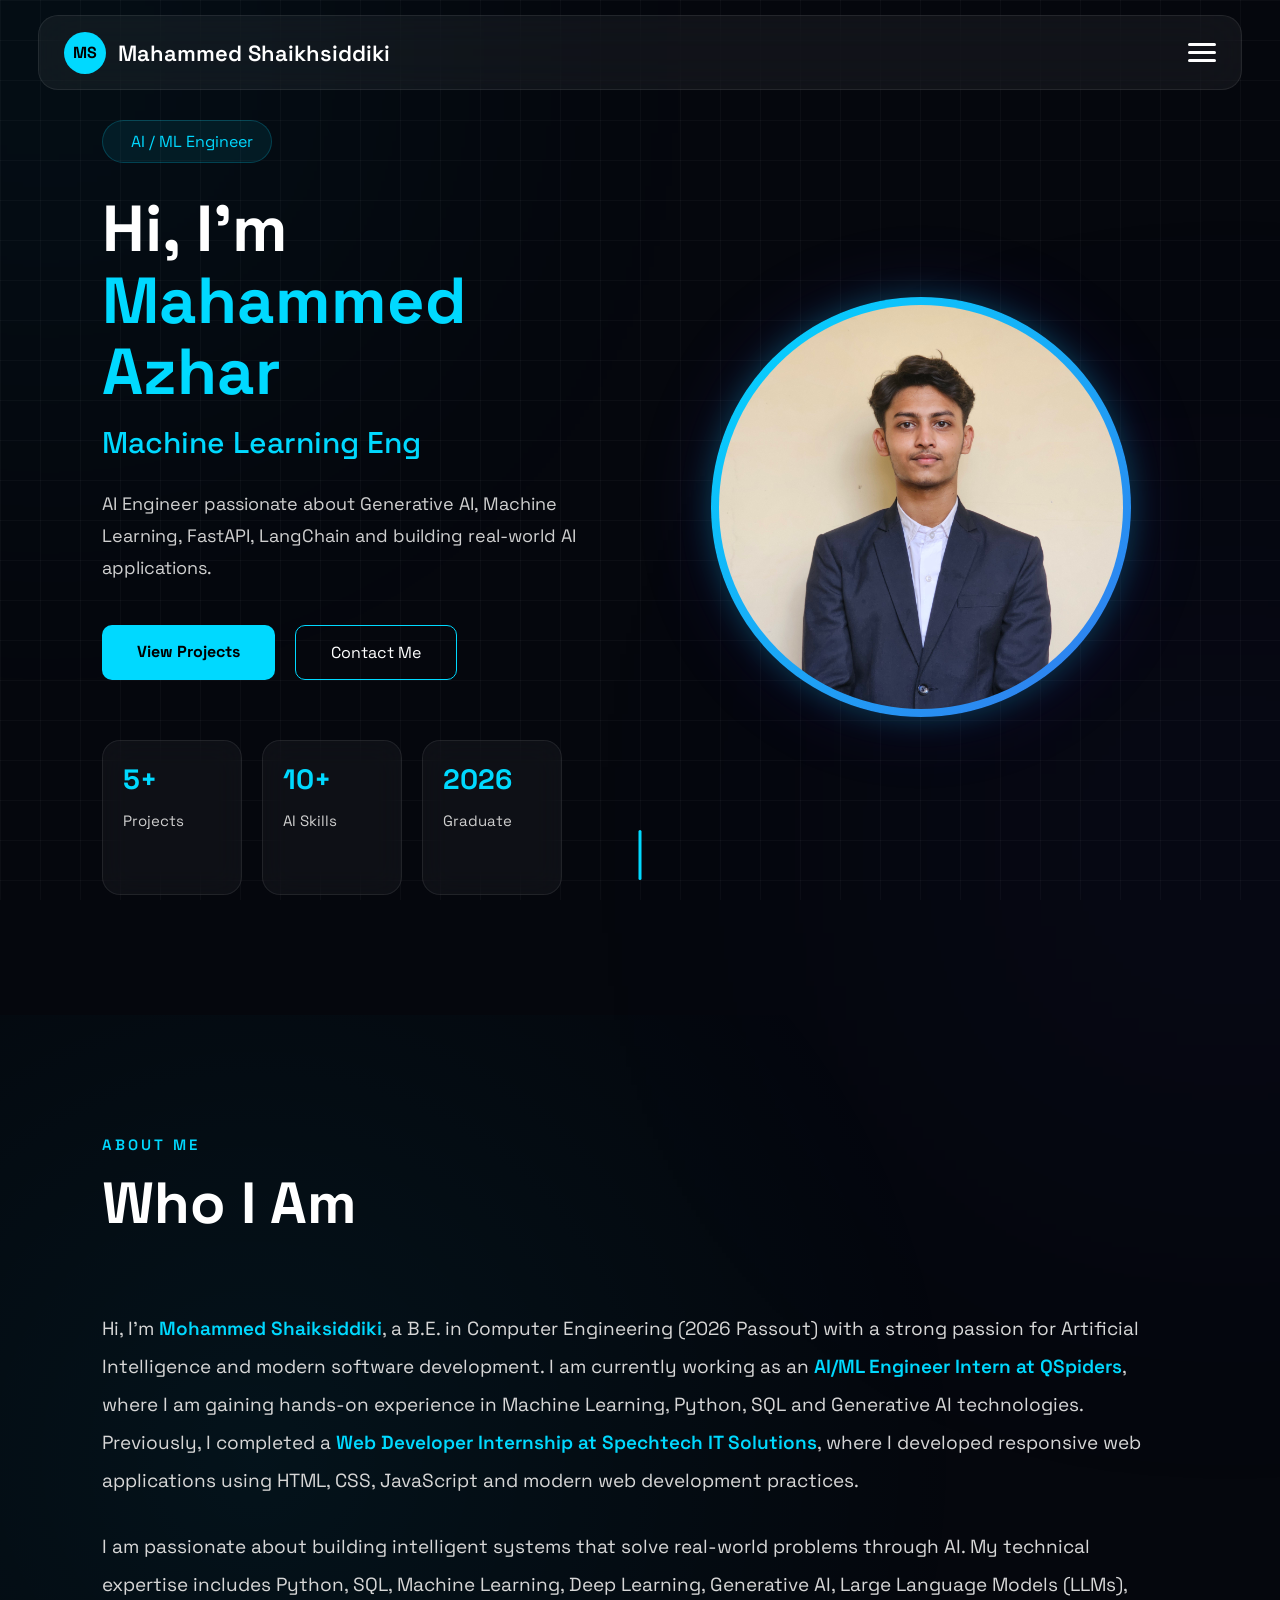
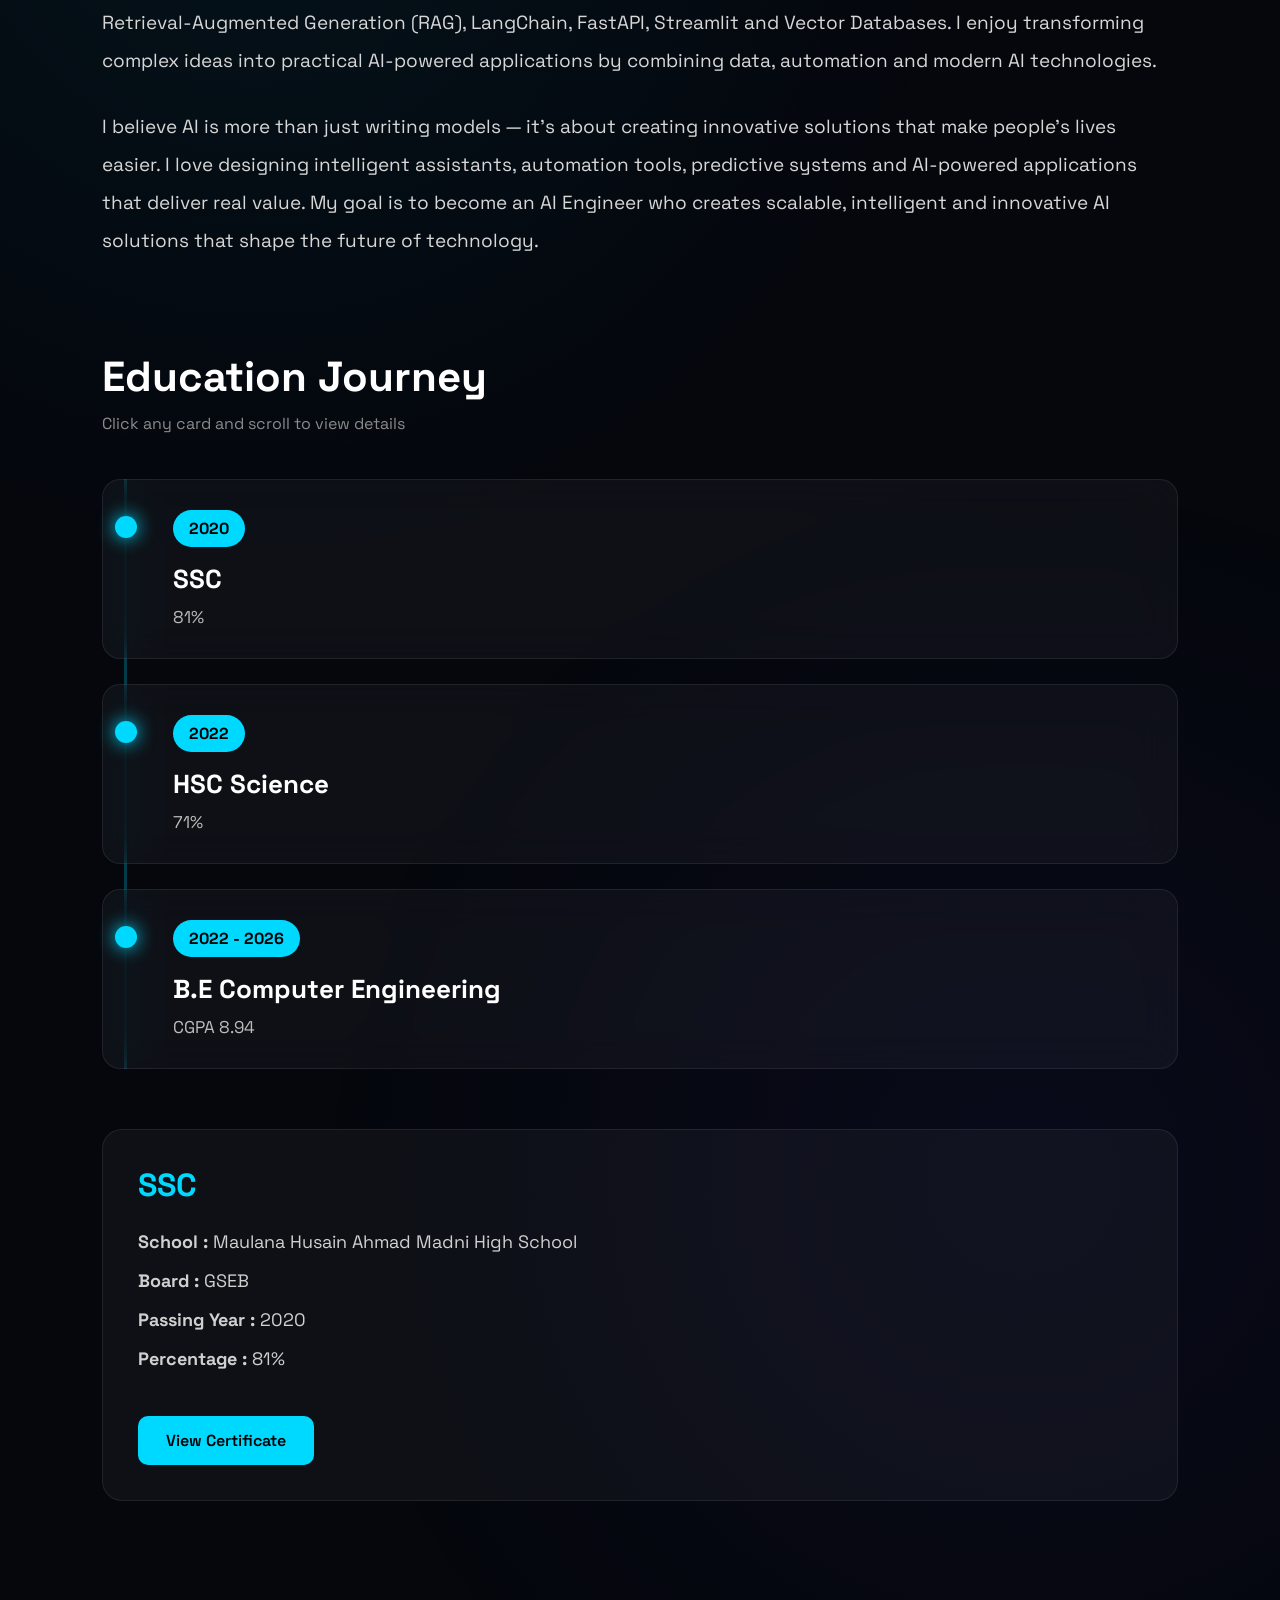
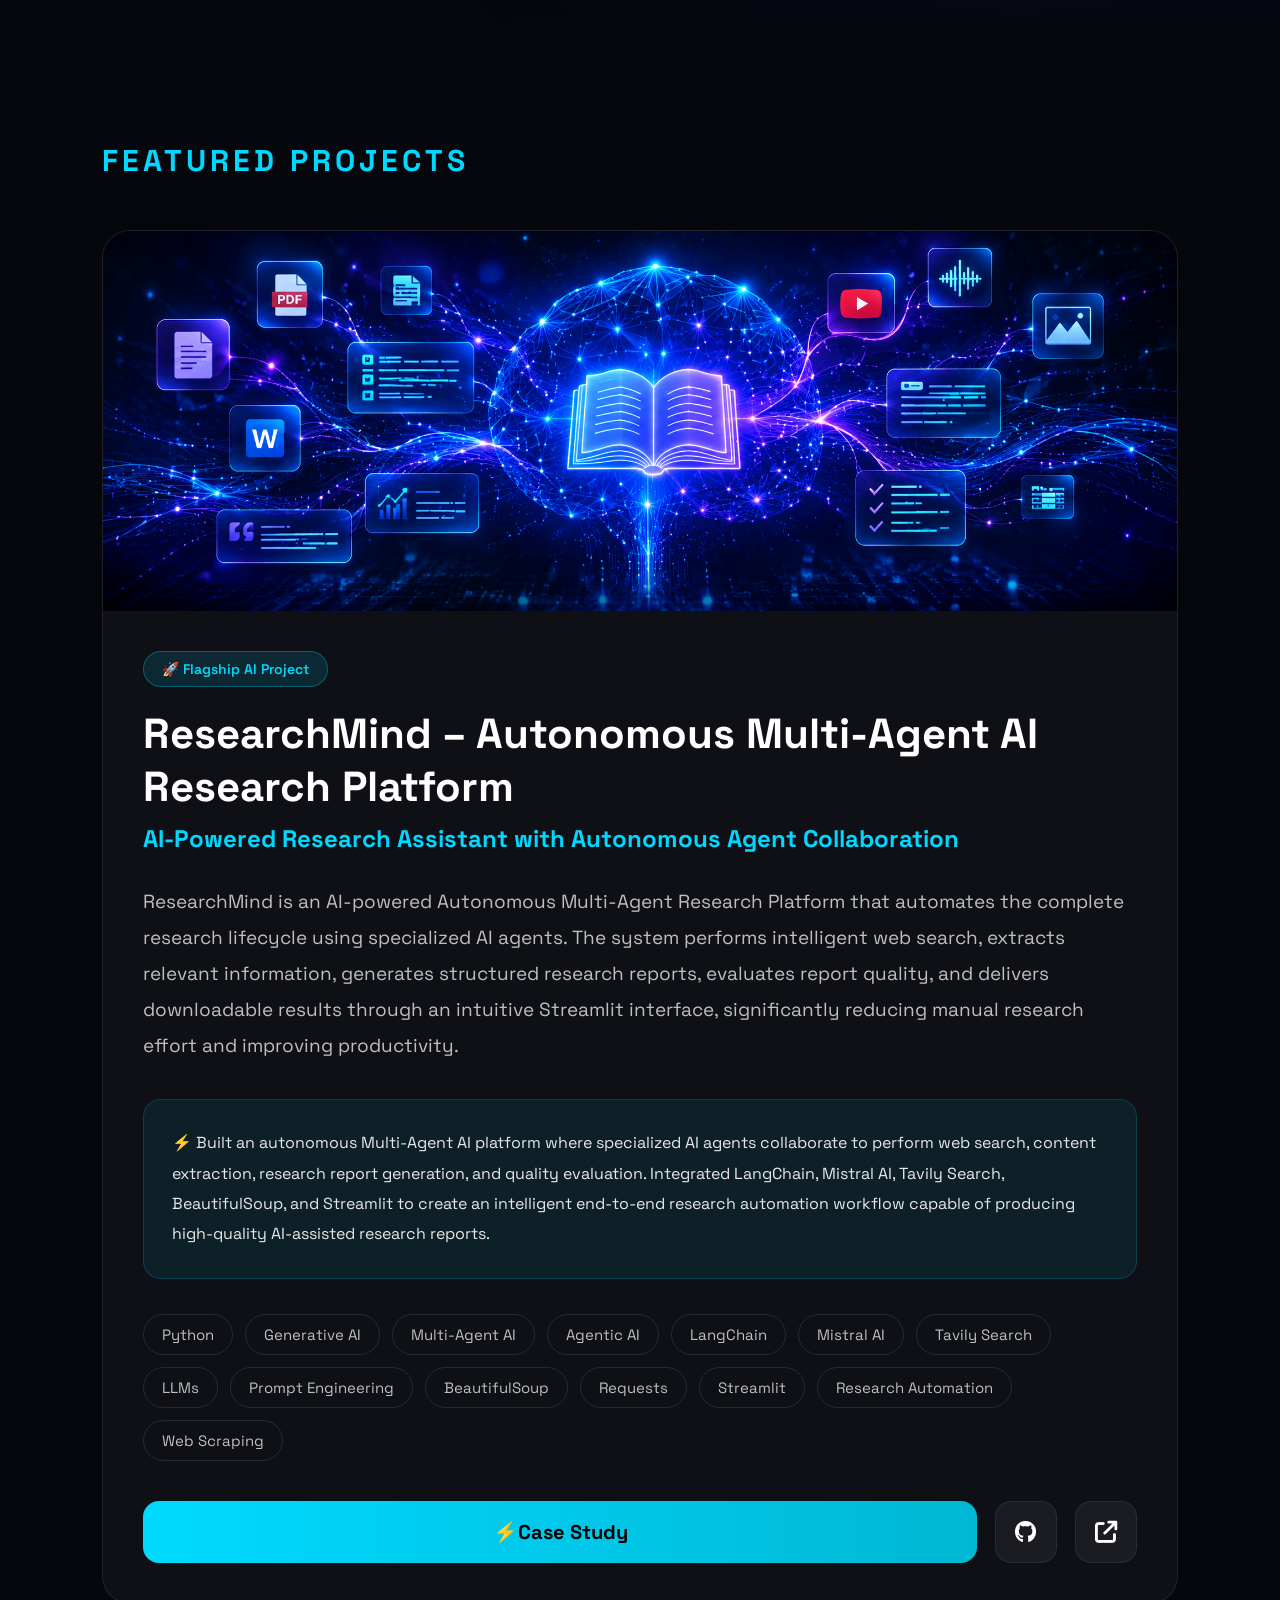
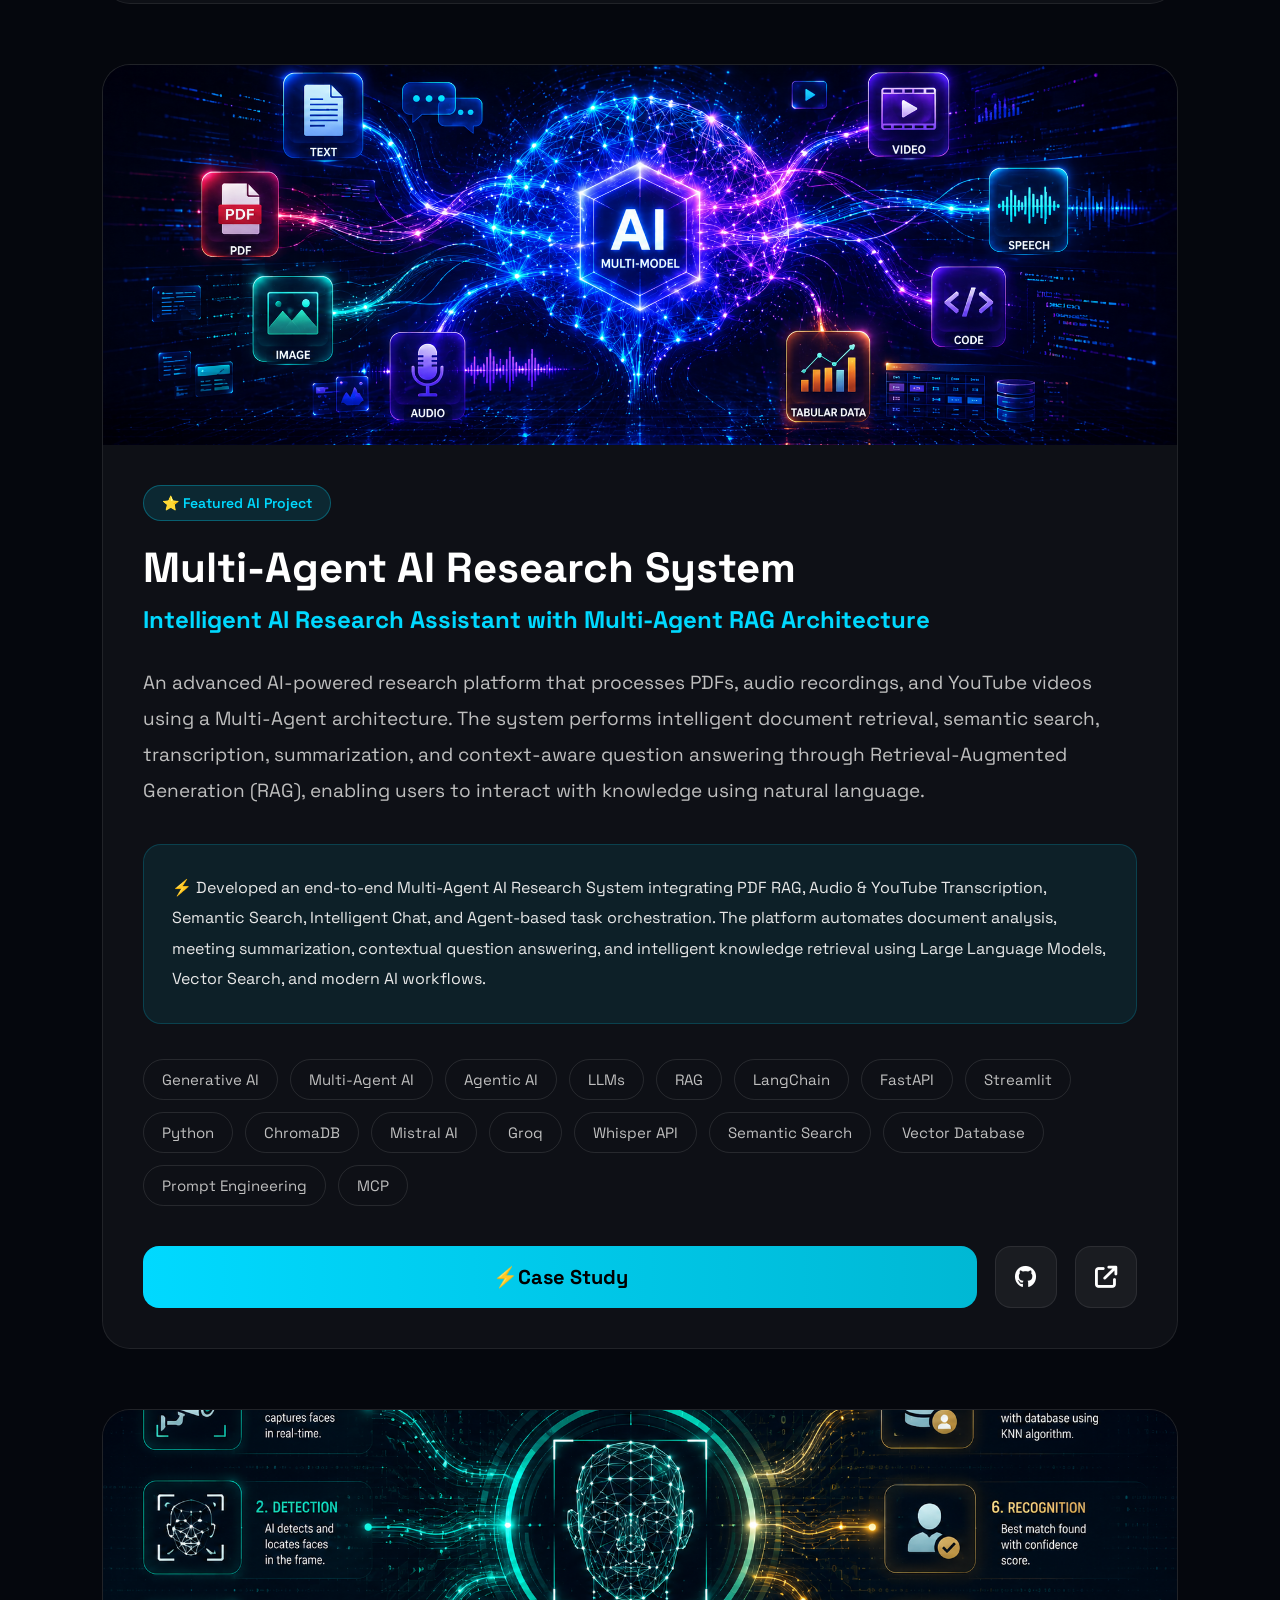
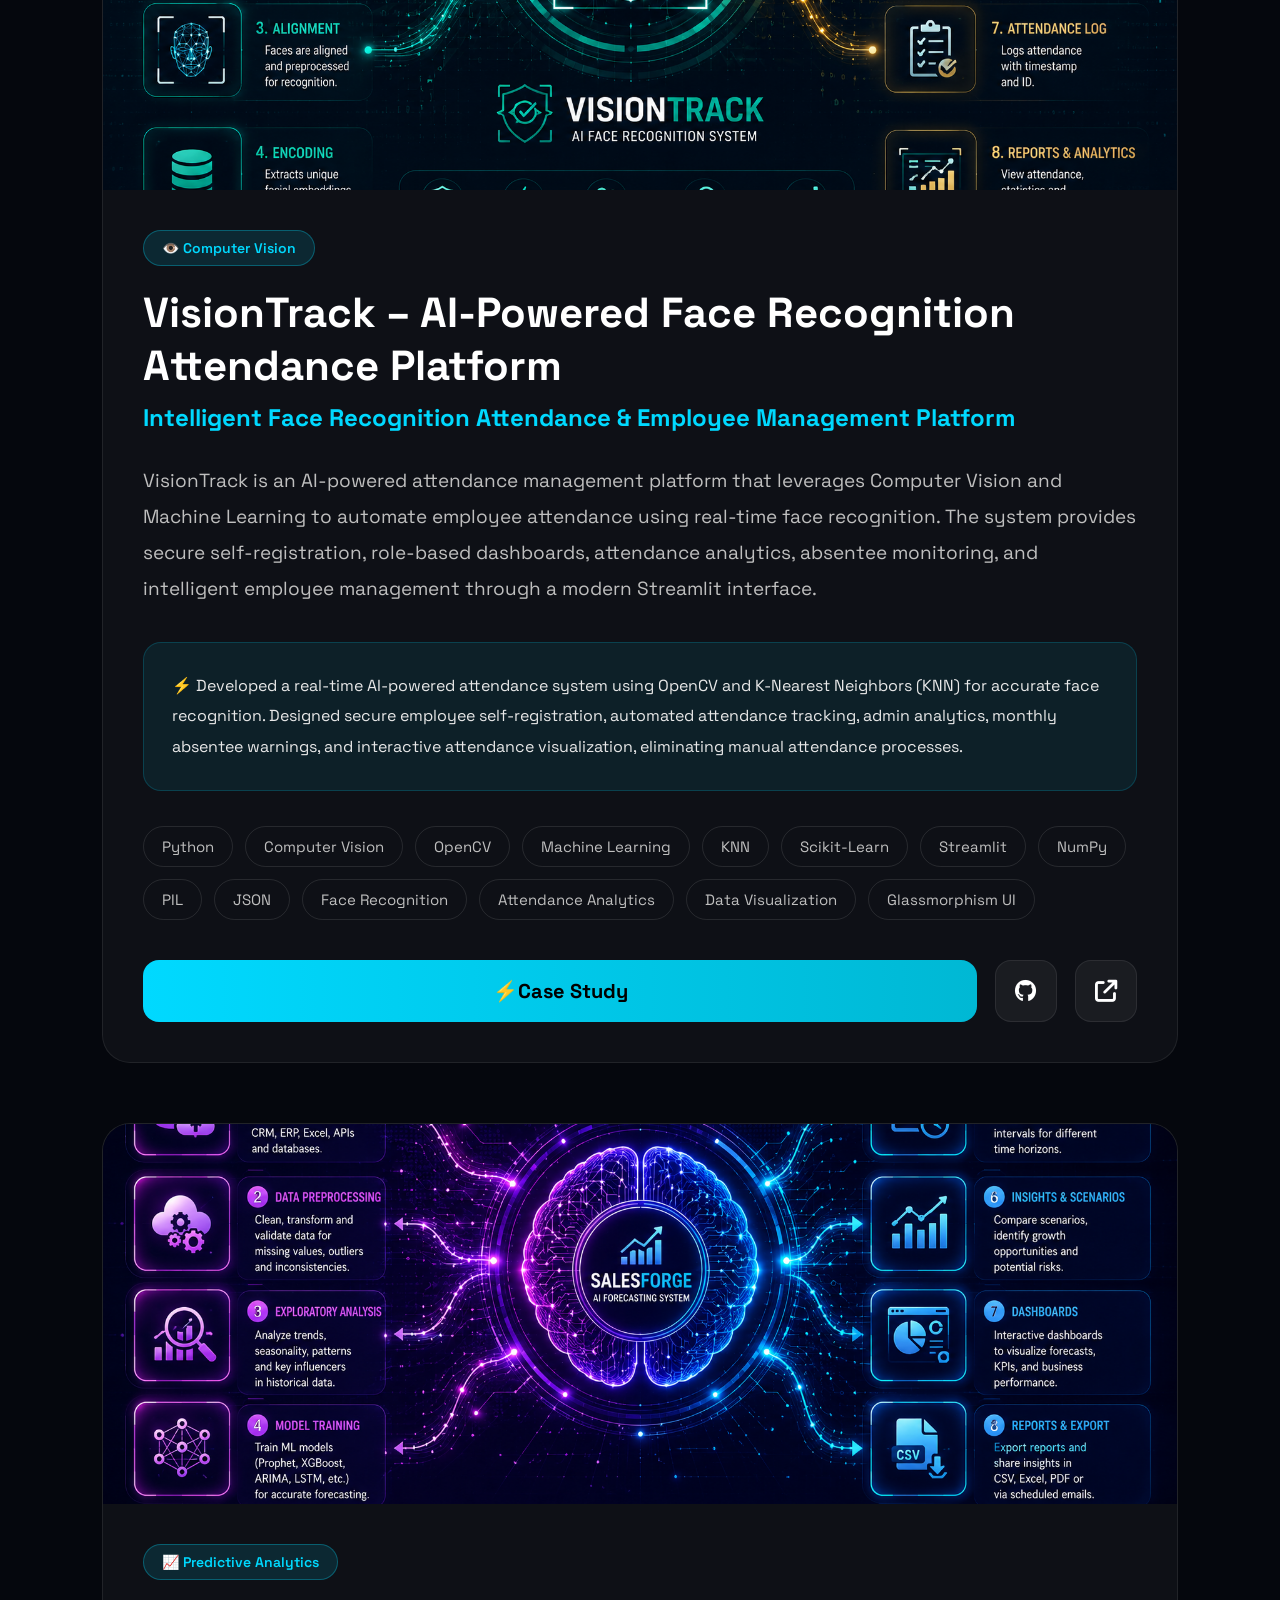
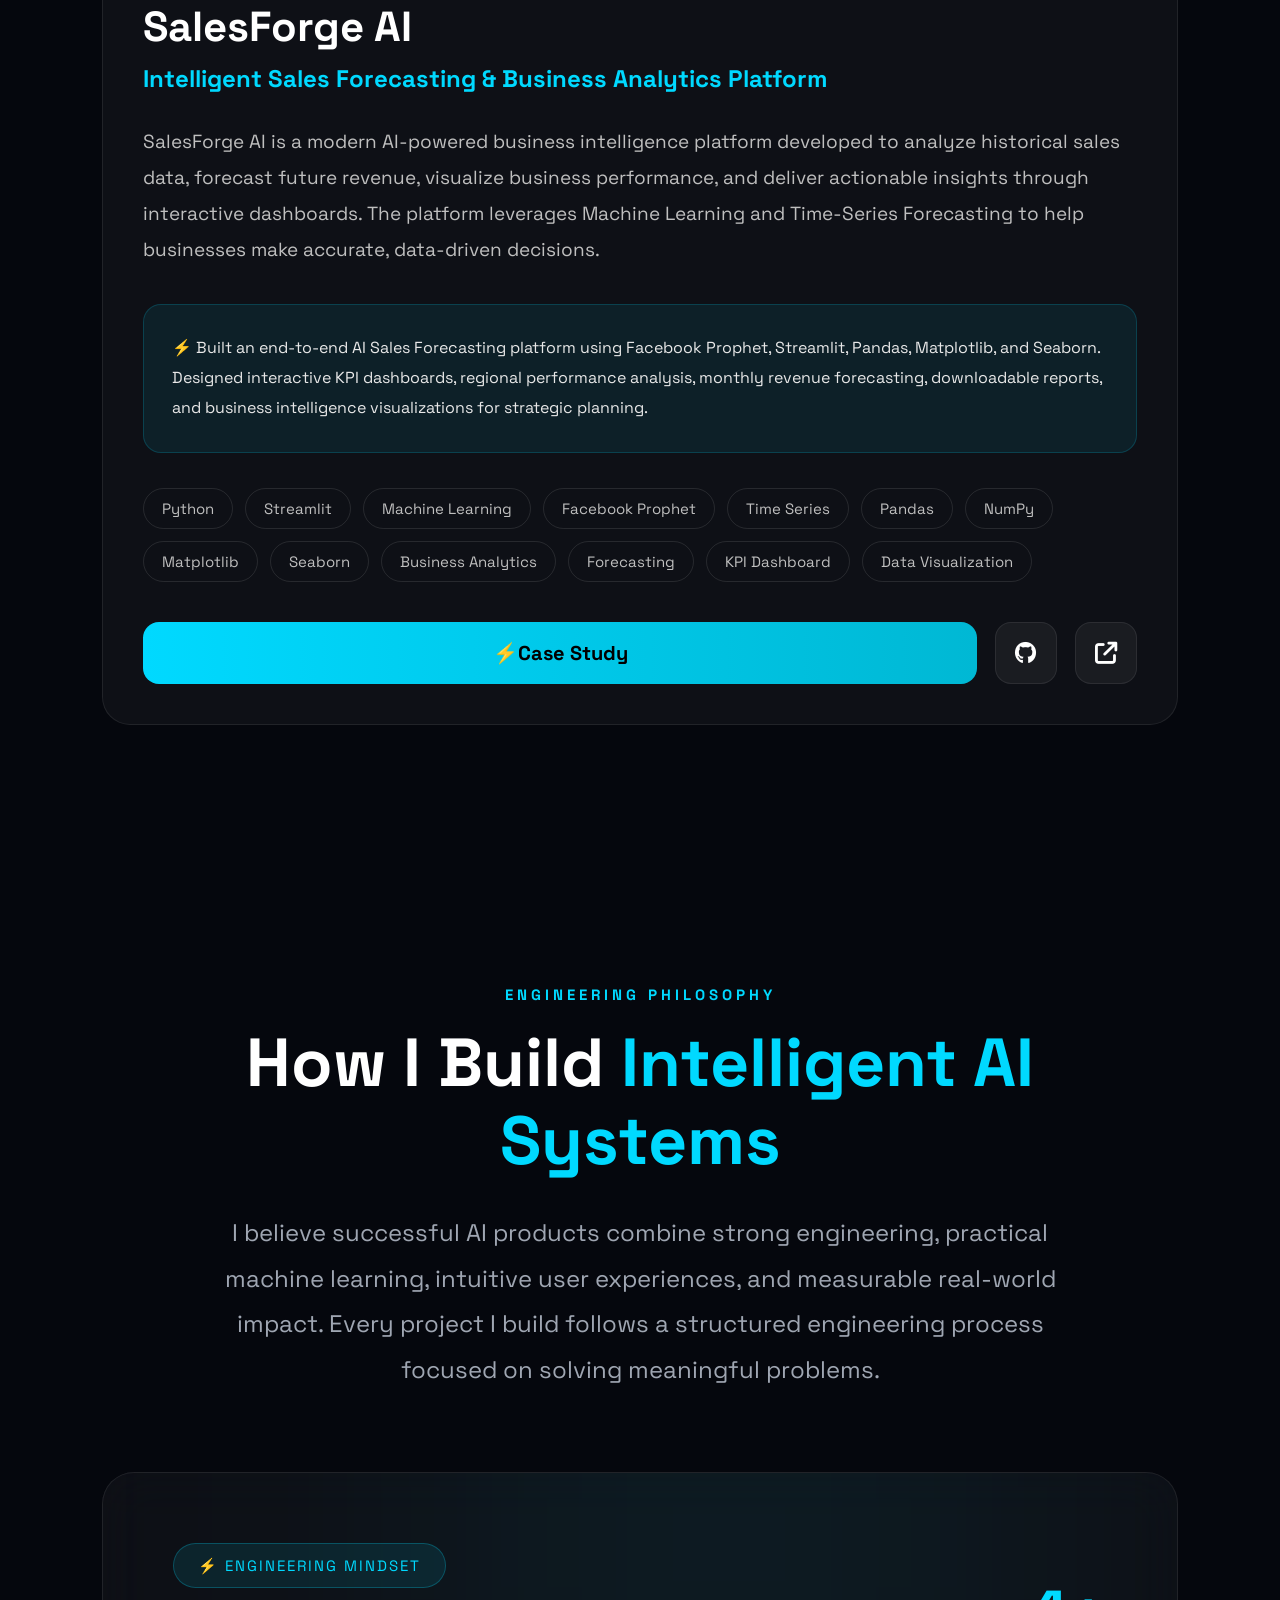
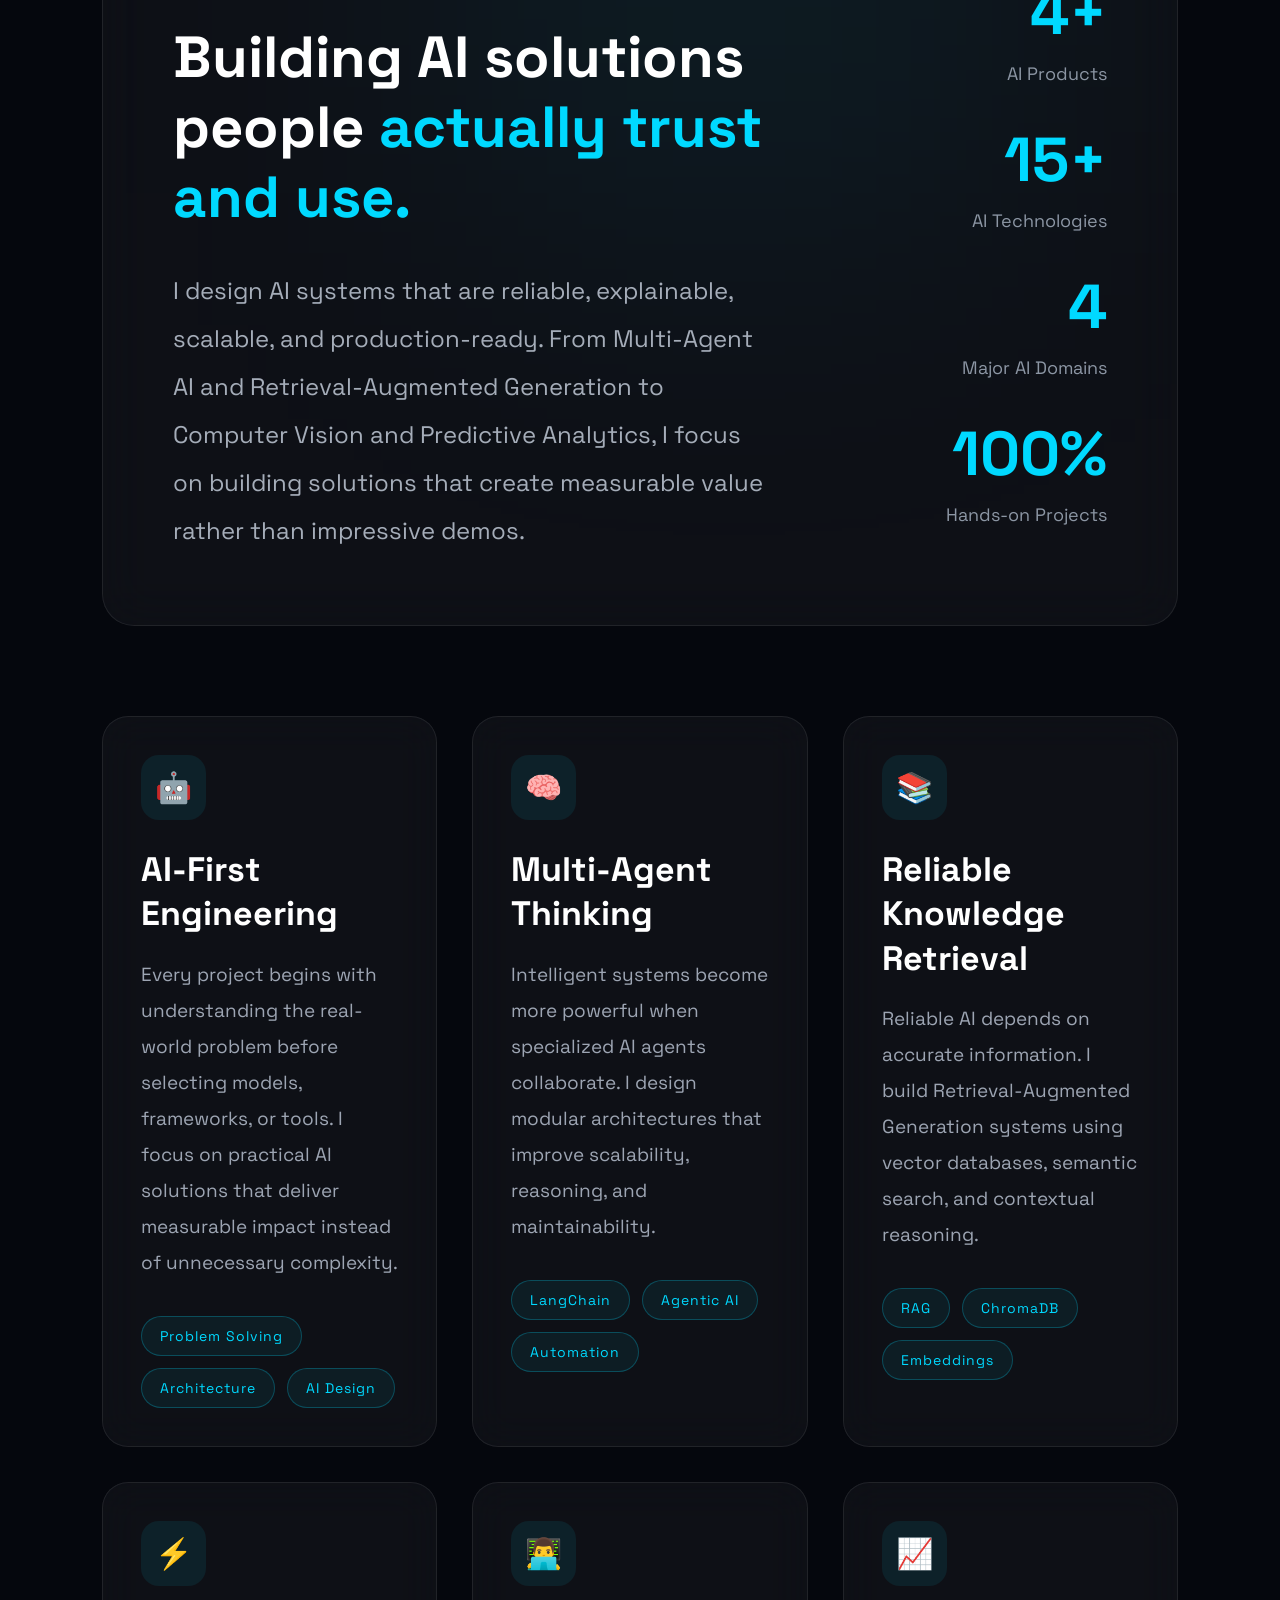
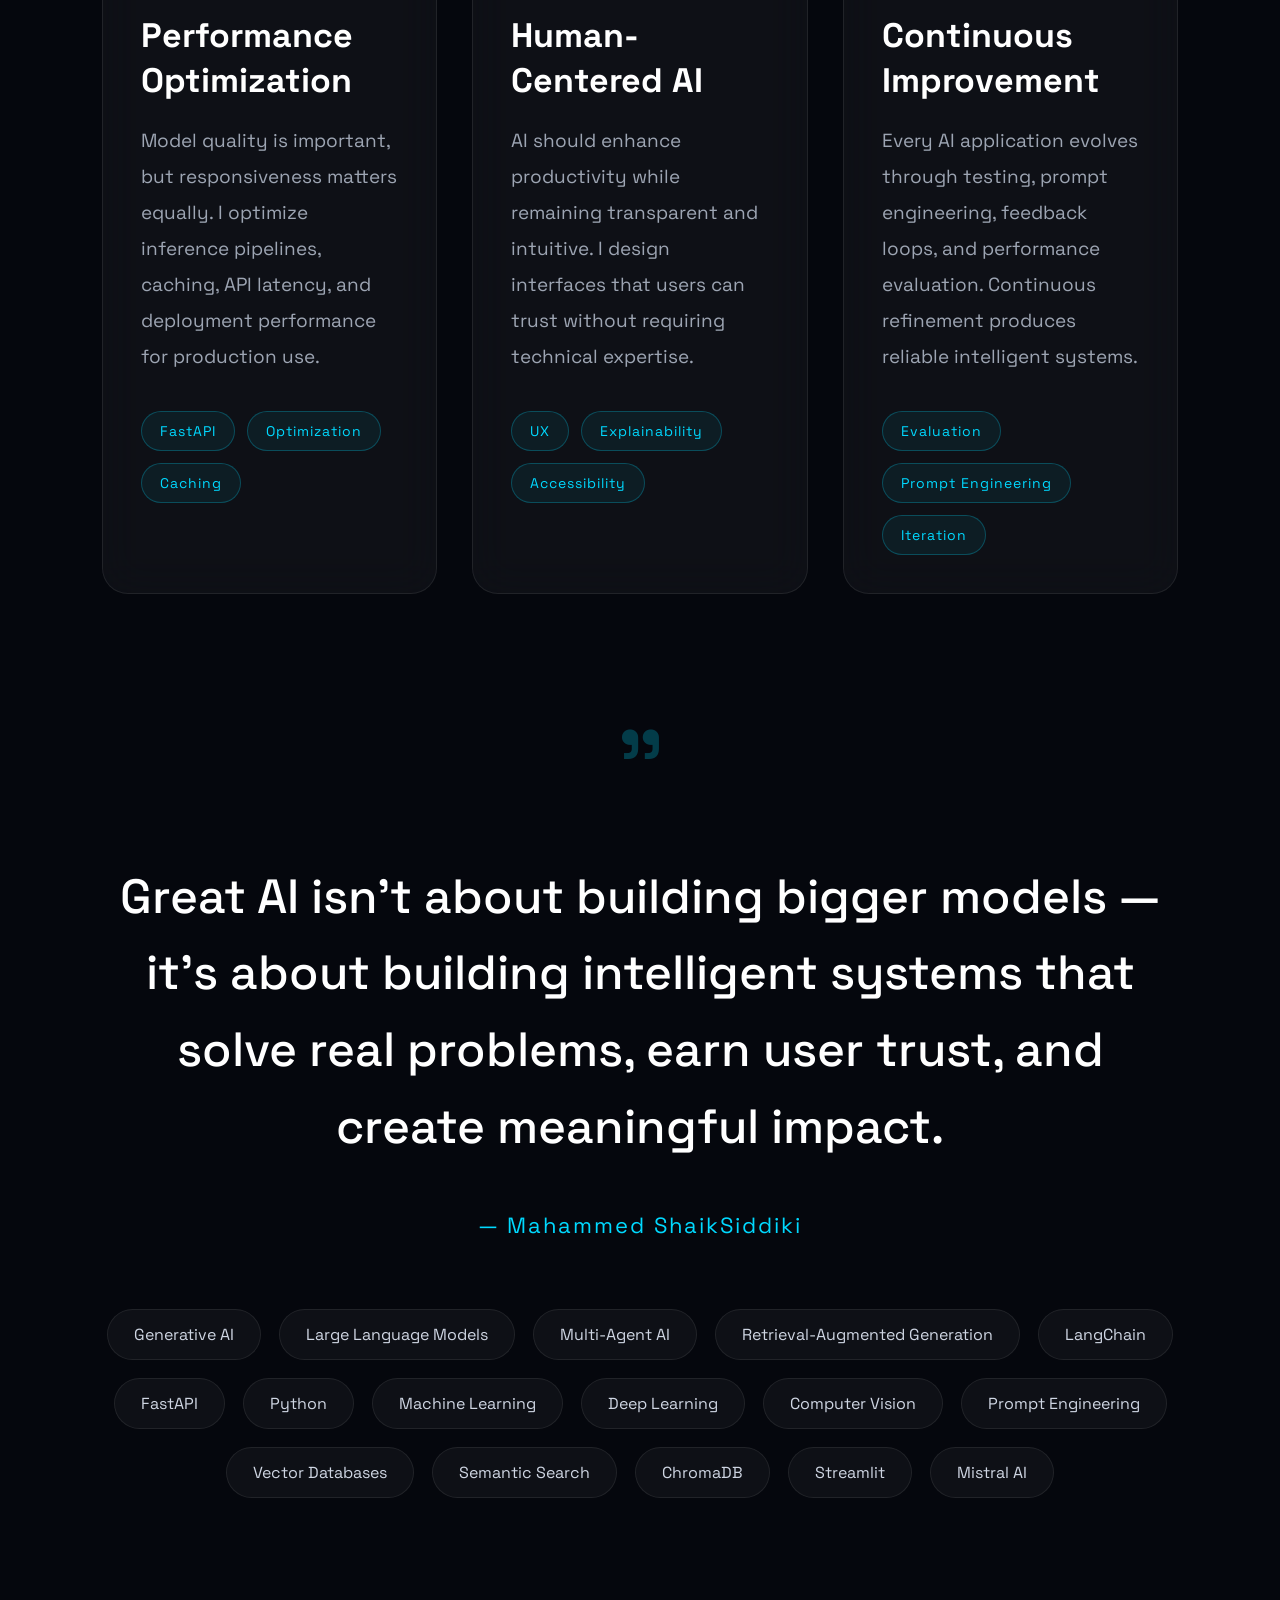
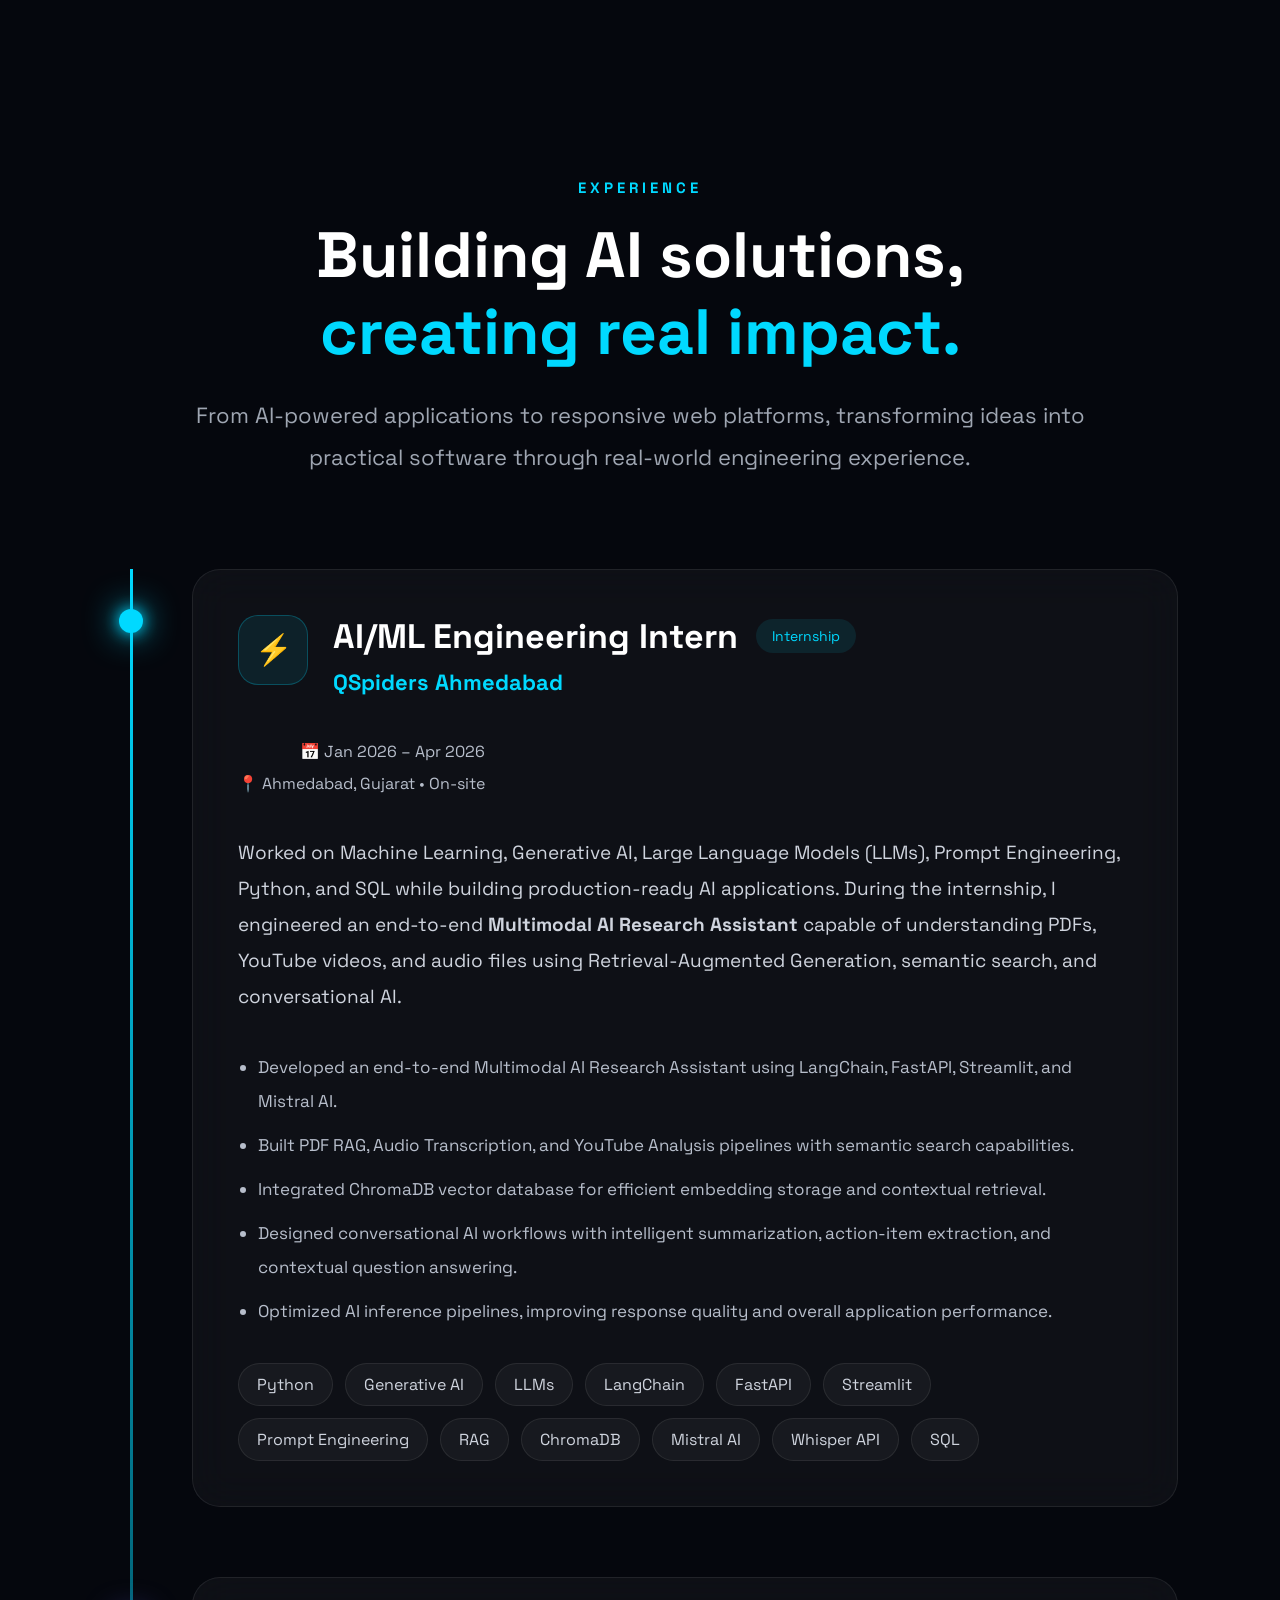
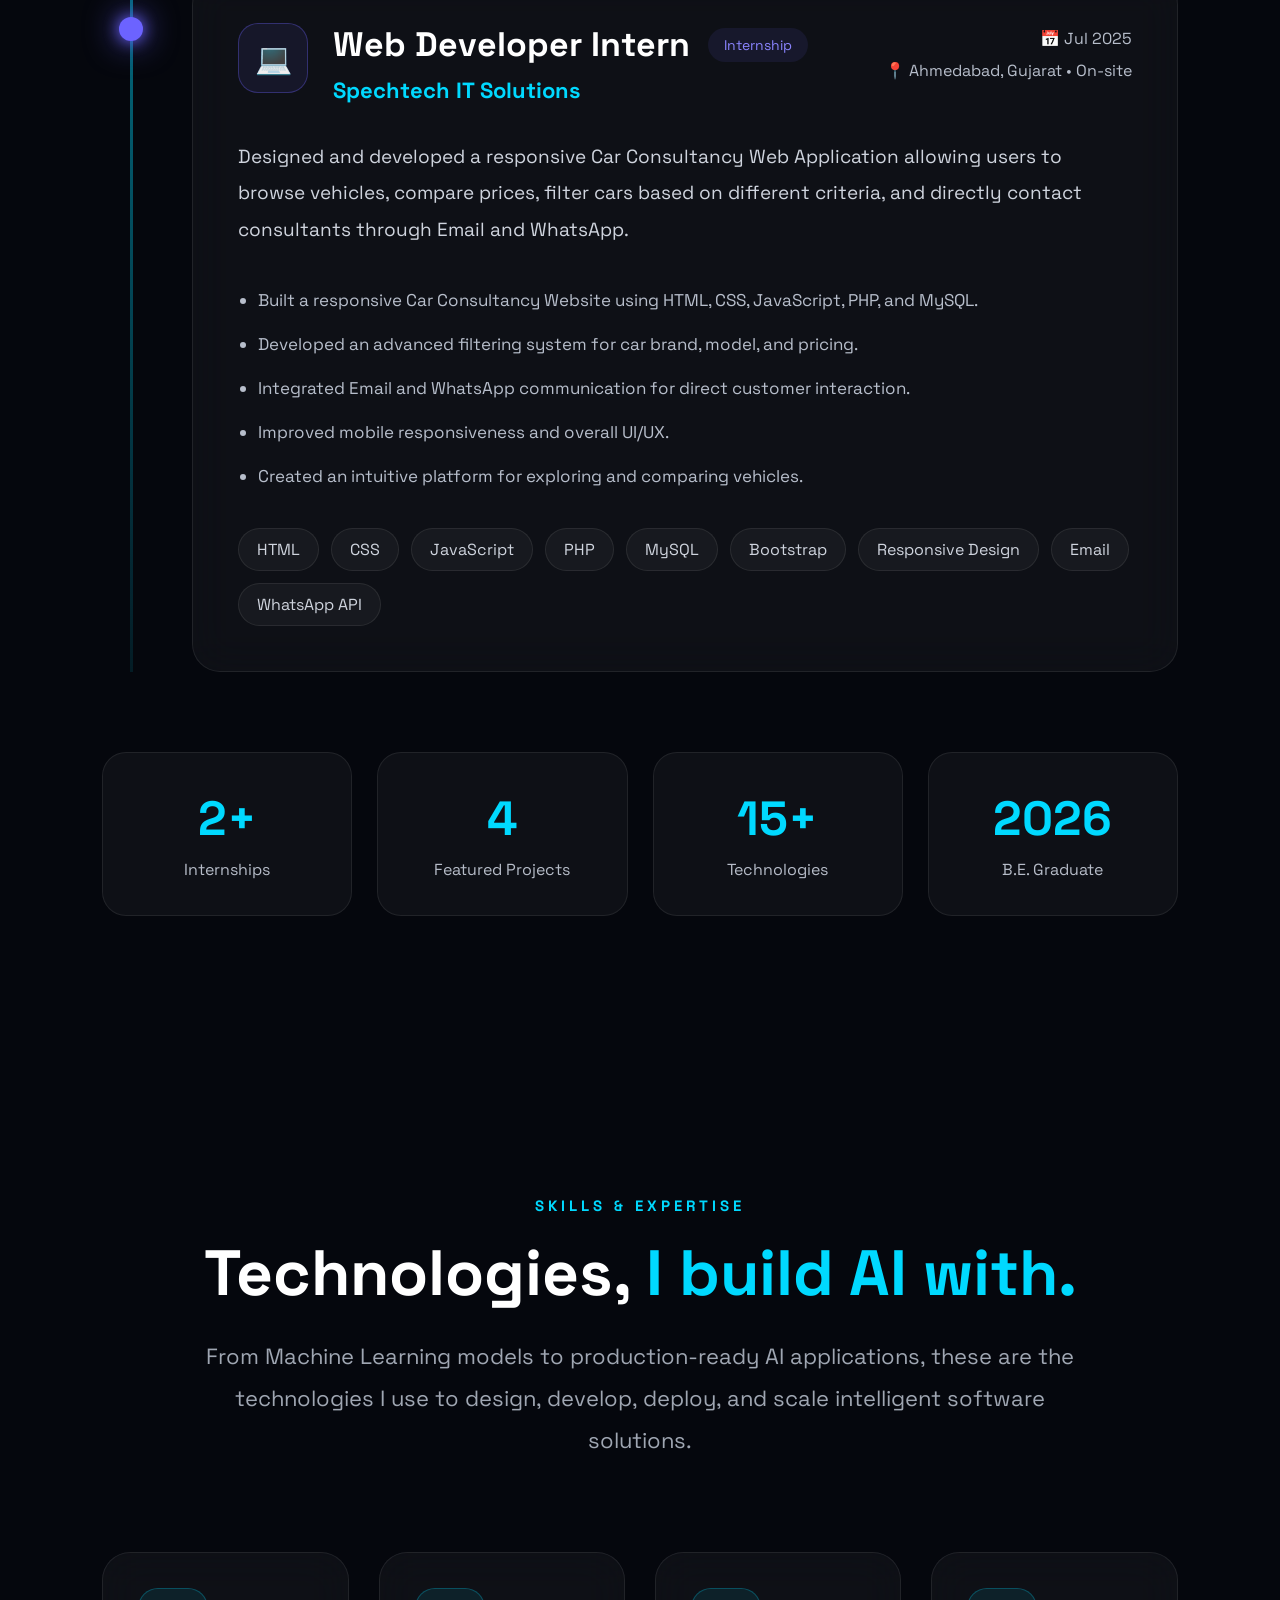
==== index.html @ fe8acbda "Initial portfolio website" ====
<!DOCTYPE html>
<html lang="en">

<head>

    <meta charset="UTF-8">
    <meta name="viewport" content="width=device-width, initial-scale=1.0">

    <title>Mohammed Shaikhsiddiki | AI Engineer</title>

    <!-- CSS -->
    <link rel="stylesheet" href="style.css">

    <!-- Google Font -->
    <link
        href="https://fonts.googleapis.com/css2?family=Space+Grotesk:wght@300;400;500;600;700&display=swap"
        rel="stylesheet">

    <!-- Font Awesome -->
    <link rel="stylesheet"
        href="https://cdnjs.cloudflare.com/ajax/libs/font-awesome/6.7.2/css/all.min.css">

</head>

<body>
    <div class="cursor-glow"></div>

    <!-- Background Grid -->

    <div class="grid"></div>

    <!-- Navbar -->

    <header>

        <nav>

            <div class="logo">

                <div class="logo-circle">MS</div>

                <h2>Mahammed Shaikhsiddiki</h2>

            </div>

            <div class="hamburger">

                <span></span>
                <span></span>
                <span></span>

            </div>

        </nav>

    </header>

    <!-- Mobile Menu -->

    <div class="mobile-menu">

        <i class="fa-solid fa-xmark close"></i>

        <a href="#home">Home</a>

        <a href="#about">About</a>

        <a href="#projects">Projects</a>

        <a href="#philosophy">Philosophy</a>

        <a href="#experience">Experience</a>

        <a href="#skills">Skills</a>

        <a href="#contact">Contact</a>

        <button class="btn1" onclick="document.getElementById('contact').scrollIntoView({behavior:'smooth'})">

    Let's Talk

</button>

    </div>

    <!-- Hero Placeholder -->

    <section class="hero" id="home">

    <div class="hero-content">

        <div class="badge">

            <i class="fa-solid fa-sparkles"></i>

            AI / ML Engineer

        </div>

        <h1>

            Hi, I'm

            <span>Mahammed Azhar</span>

        </h1>

        <h2>

    <span id="typing"></span>

</h2>

        <p>

            AI Engineer passionate about Generative AI, Machine Learning,
            FastAPI, LangChain and building real-world AI applications.

        </p>

        <div class="hero-buttons">

            <a href="#projects" class="btn1">

                View Projects

            </a>

            <a href="#contact" class="btn2">

                Contact Me

            </a>

        </div>
        <div class="stats">

    <div class="card">

        <h3>5+</h3>

        <p>Projects</p>

    </div>

    <div class="card">

        <h3>10+</h3>

        <p>AI Skills</p>

    </div>

    <div class="card">

        <h3>2026</h3>

        <p>Graduate</p>

    </div>

</div>

    </div>

    <div class="hero-image">

        <div class="circle">

            <img src="images/profile.jpg" alt="Profile">

        </div>

    </div>

</section>

<div class="scroll-indicator">

    <span></span>

</div>

   <section id="about" class="about">

<div class="about-wrapper">

<div class="section-heading">

<p>ABOUT ME</p>

<h2>Who I Am</h2>

</div>

<div class="about-text">

<p>

Hi, I'm <span class="highlight">Mohammed Shaiksiddiki</span>, a B.E. in Computer Engineering (2026 Passout) with a strong passion for Artificial Intelligence and modern software development.

I am currently working as an <span class="highlight">AI/ML Engineer Intern at QSpiders</span>, where I am gaining hands-on experience in Machine Learning, Python, SQL and Generative AI technologies.

Previously, I completed a <span class="highlight">Web Developer Internship at Spechtech IT Solutions</span>, where I developed responsive web applications using HTML, CSS, JavaScript and modern web development practices.

</p>

<p>

I am passionate about building intelligent systems that solve real-world problems through AI.

My technical expertise includes Python, SQL, Machine Learning, Deep Learning, Generative AI, Large Language Models (LLMs), Retrieval-Augmented Generation (RAG), LangChain, FastAPI, Streamlit and Vector Databases.

I enjoy transforming complex ideas into practical AI-powered applications by combining data, automation and modern AI technologies.

</p>

<p>

I believe AI is more than just writing models — it's about creating innovative solutions that make people's lives easier.

I love designing intelligent assistants, automation tools, predictive systems and AI-powered applications that deliver real value.

My goal is to become an AI Engineer who creates scalable, intelligent and innovative AI solutions that shape the future of technology.

</p>

</div>

<div class="education-title">

<h2>Education Journey</h2>

<p>Click any card and scroll to view details</p>

</div>

<div class="education-timeline">

<div class="edu-card" data-target="ssc">

<div class="year">2020</div>

<h3>SSC</h3>

<p>81%</p>

</div>

<div class="edu-card" data-target="hsc">

<div class="year">2022</div>

<h3>HSC Science</h3>

<p>71%</p>

</div>

<div class="edu-card" data-target="be">

<div class="year">2022 - 2026</div>

<h3>B.E Computer Engineering</h3>

<p>CGPA 8.94</p>

</div>

</div>

<div class="education-details">

<div id="ssc" class="edu-info active">

<h3>SSC</h3>

<p><strong>School :</strong> Maulana Husain Ahmad Madni High School</p>

<p><strong>Board :</strong> GSEB</p>

<p><strong>Passing Year :</strong> 2020</p>

<p><strong>Percentage :</strong> 81%</p>

<a href="documents/ssc-result.jpeg"
target="_blank"
class="edu-btn">

View Certificate

</a>

</div>

<div id="hsc" class="edu-info">

<h3>HSC Science</h3>

<p><strong>School :</strong> Munshi Manubarvala Memorial Charitable Trust</p>

<p><strong>Board :</strong> GSEB</p>

<p><strong>Stream :</strong> Science</p>

<p><strong>Passing Year :</strong> 2022</p>

<p><strong>Percentage :</strong> 71%</p>

<a href="documents/hsc-result.jpeg"
target="_blank"
class="edu-btn">

View Certificate

</a>

</div>

<div id="be" class="edu-info">

<h3>Bachelor of Engineering</h3>

<p><strong>College :</strong> Sardar Patel College of Engineering</p>

<p><strong>University :</strong> GTU</p>

<p><strong>Branch :</strong> Computer Engineering</p>

<p><strong>CGPA :</strong> 8.94</p>

<p><strong>Passing Year :</strong> 2026</p>

<a href="documents/be-result.jpeg"
target="_blank"
class="edu-btn">

View Certificate

</a>

</div>

</div>

</div>

</section>

<section id="projects" class="projects">

<div class="projects-heading">

<p>FEATURED PROJECTS</p>

</div>
<div class="projects-container">
    <div class="project-card">

    <div class="project-image">

        <img src="images/researchmind-banner.jpg"
             alt="ResearchMind Multi-Agent AI Research System">

    </div>

    <div class="project-content">

        <span class="featured-badge">

            🚀 Flagship AI Project

        </span>

        <h2>

            ResearchMind – Autonomous Multi-Agent AI Research Platform

        </h2>

        <h4>

            AI-Powered Research Assistant with Autonomous Agent Collaboration

        </h4>

        <p class="project-description">

            ResearchMind is an AI-powered Autonomous Multi-Agent Research Platform
    that automates the complete research lifecycle using specialized AI agents.
    The system performs intelligent web search, extracts relevant information,
    generates structured research reports, evaluates report quality, and delivers
    downloadable results through an intuitive Streamlit interface, significantly
    reducing manual research effort and improving productivity.

        </p>

        <div class="highlight-box">

            ⚡ Built an autonomous Multi-Agent AI platform where specialized
AI agents collaborate to perform web search, content extraction,
research report generation, and quality evaluation. Integrated
LangChain, Mistral AI, Tavily Search, BeautifulSoup, and Streamlit
to create an intelligent end-to-end research automation workflow
capable of producing high-quality AI-assisted research reports.

        </div>

        <div class="tech-tags">

<span>Python</span>

<span>Generative AI</span>

<span>Multi-Agent AI</span>

<span>Agentic AI</span>

<span>LangChain</span>

<span>Mistral AI</span>

<span>Tavily Search</span>

<span>LLMs</span>

<span>Prompt Engineering</span>

<span>BeautifulSoup</span>

<span>Requests</span>

<span>Streamlit</span>

<span>Research Automation</span>

<span>Web Scraping</span>

</div>

        <div class="project-buttons">

            <a href="projects/researchmind.html"
               class="case-study">

                ⚡Case Study

            </a>

            <a href="https://github.com/themohammed7/Multi-Agent-Research-System"
               target="_blank"
               rel="noopener noreferrer"
               class="icon-btn"
               title="GitHub Repository">

                <i class="fab fa-github"></i>

            </a>

            <a href="https://multimindresearch.streamlit.app/"
               class="icon-btn"
               title="Open Website">

                <i class="fas fa-arrow-up-right-from-square"></i>

            </a>

        </div>

    </div>

</div>





    <div class="project-card">

    <div class="project-image">

        <img src="images/multi-agent-ai-banner.jpg"
             alt="Multi-Agent AI Research System">

    </div>

    <div class="project-content">

        <span class="featured-badge">

            ⭐ Featured AI Project

        </span>

        <h2>

            Multi-Agent AI Research System

        </h2>

        <h4>

            Intelligent AI Research Assistant with Multi-Agent RAG Architecture

        </h4>

        <p class="project-description">

            An advanced AI-powered research platform that processes PDFs,
            audio recordings, and YouTube videos using a Multi-Agent
            architecture.

            The system performs intelligent document retrieval,
            semantic search,
            transcription,
            summarization,
            and context-aware question answering through
            Retrieval-Augmented Generation (RAG),
            enabling users to interact with knowledge using
            natural language.

        </p>

        <div class="highlight-box">

            ⚡ Developed an end-to-end Multi-Agent AI Research System
            integrating PDF RAG,
            Audio & YouTube Transcription,
            Semantic Search,
            Intelligent Chat,
            and Agent-based task orchestration.

            The platform automates document analysis,
            meeting summarization,
            contextual question answering,
            and intelligent knowledge retrieval using
            Large Language Models,
            Vector Search,
            and modern AI workflows.

        </div>

        <div class="tech-tags">

            <span>Generative AI</span>

            <span>Multi-Agent AI</span>

            <span>Agentic AI</span>

            <span>LLMs</span>

            <span>RAG</span>

            <span>LangChain</span>

            <span>FastAPI</span>

            <span>Streamlit</span>

            <span>Python</span>

            <span>ChromaDB</span>

            <span>Mistral AI</span>

            <span>Groq</span>

            <span>Whisper API</span>

            <span>Semantic Search</span>

            <span>Vector Database</span>

            <span>Prompt Engineering</span>

            <span>MCP</span>

        </div>

        <div class="project-buttons">

            <a href="projects/multimodal-ai.html"
               class="case-study">

                ⚡Case Study

            </a>

            <a href="https://github.com/themohammed7/multi-modal-ai-research-assistant"
               target="_blank"
               rel="noopener noreferrer"
               class="icon-btn"
               title="GitHub Repository">

                <i class="fab fa-github"></i>

            </a>

            <a href="https://drive.google.com/file/d/1aUL5pnWL3tGl6av9Hm6buJvxhGKxcU1j/view?usp=sharing"
               target="_blank"
               rel="noopener noreferrer"
               class="icon-btn"
               title="Watch Demo Video">

                <i class="fas fa-arrow-up-right-from-square"></i>

            </a>

        </div>

    </div>

</div>
<div class="project-card">

    <div class="project-image">

        <img src="images/visiontrack-banner.jpg"
             alt="VisionTrack AI Face Recognition Attendance System">

    </div>

    <div class="project-content">

        <span class="featured-badge">

            👁️ Computer Vision

        </span>

        <h2>

            VisionTrack – AI-Powered Face Recognition Attendance Platform

        </h2>

        <h4>

            Intelligent Face Recognition Attendance & Employee Management Platform

        </h4>

        <p class="project-description">

            VisionTrack is an AI-powered attendance management platform
            that leverages Computer Vision and Machine Learning to
            automate employee attendance using real-time face recognition.
            The system provides secure self-registration, role-based
            dashboards, attendance analytics, absentee monitoring,
            and intelligent employee management through a modern
            Streamlit interface.

        </p>

        <div class="highlight-box">

            ⚡ Developed a real-time AI-powered attendance system using
            OpenCV and K-Nearest Neighbors (KNN) for accurate face
            recognition. Designed secure employee self-registration,
            automated attendance tracking, admin analytics, monthly
            absentee warnings, and interactive attendance visualization,
            eliminating manual attendance processes.

        </div>

        <div class="tech-tags">

            <span>Python</span>

            <span>Computer Vision</span>

            <span>OpenCV</span>

            <span>Machine Learning</span>

            <span>KNN</span>

            <span>Scikit-Learn</span>

            <span>Streamlit</span>

            <span>NumPy</span>

            <span>PIL</span>

            <span>JSON</span>

            <span>Face Recognition</span>

            <span>Attendance Analytics</span>

            <span>Data Visualization</span>

            <span>Glassmorphism UI</span>

        </div>

        <div class="project-buttons">

            <a href="projects/visiontrack.html"
               class="case-study">

                ⚡Case Study

            </a>

            <a href="https://github.com/themohammed7/VisionTrack-AI-Face-Recognition-Attendance-System"
               target="_blank"
               rel="noopener noreferrer"
               class="icon-btn"
               title="GitHub Repository">

                <i class="fab fa-github"></i>

            </a>

            <a href="https://ai-attendence-system-md.streamlit.app/"
               target="_blank"
               class="icon-btn"
               title="Open Website">

                <i class="fas fa-arrow-up-right-from-square"></i>

            </a>

        </div>

    </div>

</div>
<div class="project-card">

    <div class="project-image">
        <img src="images/salesforge-banner.jpg"
             alt="SalesForge AI Business Analytics Platform">
    </div>

    <div class="project-content">

        <span class="featured-badge">
            📈 Predictive Analytics
        </span>

        <h2>
            SalesForge AI
        </h2>

        <h4>
            Intelligent Sales Forecasting & Business Analytics Platform
        </h4>

        <p class="project-description">

            SalesForge AI is a modern AI-powered business intelligence platform
            developed to analyze historical sales data, forecast future revenue,
            visualize business performance, and deliver actionable insights
            through interactive dashboards.

            The platform leverages Machine Learning and Time-Series Forecasting
            to help businesses make accurate, data-driven decisions.

        </p>

        <div class="highlight-box">

            ⚡ Built an end-to-end AI Sales Forecasting platform using
            Facebook Prophet, Streamlit, Pandas, Matplotlib, and Seaborn.
            Designed interactive KPI dashboards, regional performance analysis,
            monthly revenue forecasting, downloadable reports, and business
            intelligence visualizations for strategic planning.

        </div>

        <div class="tech-tags">

            <span>Python</span>

            <span>Streamlit</span>

            <span>Machine Learning</span>

            <span>Facebook Prophet</span>

            <span>Time Series</span>

            <span>Pandas</span>

            <span>NumPy</span>

            <span>Matplotlib</span>

            <span>Seaborn</span>

            <span>Business Analytics</span>

            <span>Forecasting</span>

            <span>KPI Dashboard</span>

            <span>Data Visualization</span>

        </div>

        <div class="project-buttons">

            <a href="projects/salesforge.html"
               class="case-study">

                ⚡Case Study

            </a>

            <a href="https://github.com/themohammed7/salesforce-ai-forecasting"
               target="_blank"
               rel="noopener noreferrer"
               class="icon-btn"
               title="GitHub Repository">

                <i class="fab fa-github"></i>

            </a>

            <a href="https://salesforce-ai-forecasting-bo39g3qwo43ycl9efd5rbh.streamlit.app/"
               target="_blank"
               rel="noopener noreferrer"
               class="icon-btn"
               title="Open Website">

                <i class="fas fa-arrow-up-right-from-square"></i>

            </a>

        </div>

    </div>

</div>

</div>

</section>
<!-- ==========================================
ENGINEERING PHILOSOPHY
========================================== -->

<section id="philosophy" class="philosophy">

    <div class="philosophy-heading">

        <p>ENGINEERING PHILOSOPHY</p>

        <h2>

            How I Build
            <span>Intelligent AI Systems</span>

        </h2>

        <h5>

            I believe successful AI products combine strong engineering,
            practical machine learning, intuitive user experiences,
            and measurable real-world impact. Every project I build
            follows a structured engineering process focused on solving
            meaningful problems.

        </h5>

    </div>

    <div class="philosophy-hero">

        <div class="hero-left">

            <span class="hero-badge">

                ⚡ ENGINEERING MINDSET

            </span>

            <h3>

                Building AI solutions people
                <span>actually trust and use.</span>

            </h3>

            <p>

                I design AI systems that are reliable,
                explainable, scalable, and production-ready.
                From Multi-Agent AI and Retrieval-Augmented
                Generation to Computer Vision and Predictive
                Analytics, I focus on building solutions
                that create measurable value rather than
                impressive demos.

            </p>

        </div>

        <div class="hero-right">

            <div class="stat-box">

                <h1>4+</h1>

                <p>AI Products</p>

            </div>

            <div class="stat-box">

                <h1>15+</h1>

                <p>AI Technologies</p>

            </div>

            <div class="stat-box">

                <h1>4</h1>

                <p>Major AI Domains</p>

            </div>

            <div class="stat-box">

                <h1>100%</h1>

                <p>Hands-on Projects</p>

            </div>

        </div>

    </div>
    <!-- ==========================================
ENGINEERING PRINCIPLES
========================================== -->

<div class="philosophy-grid">

    <!-- Card 1 -->

    <div class="philosophy-card">

        <div class="icon-box">

            🤖

        </div>

        <h3>

            AI-First Engineering

        </h3>

        <p>

            Every project begins with understanding the real-world
            problem before selecting models, frameworks, or tools.
            I focus on practical AI solutions that deliver measurable
            impact instead of unnecessary complexity.

        </p>

        <div class="card-tags">

            <span>Problem Solving</span>

            <span>Architecture</span>

            <span>AI Design</span>

        </div>

    </div>

    <!-- Card 2 -->

    <div class="philosophy-card">

        <div class="icon-box">

            🧠

        </div>

        <h3>

            Multi-Agent Thinking

        </h3>

        <p>

            Intelligent systems become more powerful when specialized
            AI agents collaborate. I design modular architectures that
            improve scalability, reasoning, and maintainability.

        </p>

        <div class="card-tags">

            <span>LangChain</span>

            <span>Agentic AI</span>

            <span>Automation</span>

        </div>

    </div>

    <!-- Card 3 -->

    <div class="philosophy-card">

        <div class="icon-box">

            📚

        </div>

        <h3>

            Reliable Knowledge Retrieval

        </h3>

        <p>

            Reliable AI depends on accurate information. I build
            Retrieval-Augmented Generation systems using vector
            databases, semantic search, and contextual reasoning.

        </p>

        <div class="card-tags">

            <span>RAG</span>

            <span>ChromaDB</span>

            <span>Embeddings</span>

        </div>

    </div>

    <!-- Card 4 -->

    <div class="philosophy-card">

        <div class="icon-box">

            ⚡

        </div>

        <h3>

            Performance Optimization

        </h3>

        <p>

            Model quality is important, but responsiveness matters
            equally. I optimize inference pipelines, caching, API
            latency, and deployment performance for production use.

        </p>

        <div class="card-tags">

            <span>FastAPI</span>

            <span>Optimization</span>

            <span>Caching</span>

        </div>

    </div>

    <!-- Card 5 -->

    <div class="philosophy-card">

        <div class="icon-box">

            👨‍💻

        </div>

        <h3>

            Human-Centered AI

        </h3>

        <p>

            AI should enhance productivity while remaining transparent
            and intuitive. I design interfaces that users can trust
            without requiring technical expertise.

        </p>

        <div class="card-tags">

            <span>UX</span>

            <span>Explainability</span>

            <span>Accessibility</span>

        </div>

    </div>

    <!-- Card 6 -->

    <div class="philosophy-card">

        <div class="icon-box">

            📈

        </div>

        <h3>

            Continuous Improvement

        </h3>

        <p>

            Every AI application evolves through testing, prompt
            engineering, feedback loops, and performance evaluation.
            Continuous refinement produces reliable intelligent systems.

        </p>

        <div class="card-tags">

            <span>Evaluation</span>

            <span>Prompt Engineering</span>

            <span>Iteration</span>

        </div>

    </div>

</div>

<!-- ==========================================
ENGINEERING QUOTE
========================================== -->

<div class="engineering-quote">

    <div class="quote-icon">

        "

    </div>

    <h2>

        Great AI isn't about building bigger models —
        it's about building intelligent systems that solve
        real problems, earn user trust, and create
        meaningful impact.

    </h2>

    <p>

        — Mahammed ShaikSiddiki

    </p>

</div>



<!-- ==========================================
TECHNOLOGY CHIPS
========================================== -->

<div class="tech-philosophy">

    <span>Generative AI</span>

    <span>Large Language Models</span>

    <span>Multi-Agent AI</span>

    <span>Retrieval-Augmented Generation</span>

    <span>LangChain</span>

    <span>FastAPI</span>

    <span>Python</span>

    <span>Machine Learning</span>

    <span>Deep Learning</span>

    <span>Computer Vision</span>

    <span>Prompt Engineering</span>

    <span>Vector Databases</span>

    <span>Semantic Search</span>

    <span>ChromaDB</span>

    <span>Streamlit</span>

    <span>Mistral AI</span>

</div>

</section>

    <!-- =======================================================
EXPERIENCE
======================================================= -->

<section id="experience" class="experience">

    <!-- ==========================================
    SECTION HEADING
    ========================================== -->

    <div class="experience-heading">

        <p>EXPERIENCE</p>

        <h2>

            Building AI solutions,
            <span>creating real impact.</span>

        </h2>

        <h5>

            From AI-powered applications to responsive web platforms,
            transforming ideas into practical software through
            real-world engineering experience.

        </h5>

    </div>



    <!-- ==========================================
    TIMELINE
    ========================================== -->

    <div class="experience-timeline">

        <div class="timeline-line"></div>



        <!-- =====================================================
        EXPERIENCE 1
        ====================================================== -->

        <div class="timeline-item">

            <div class="timeline-dot"></div>

            <div class="experience-card">

                <div class="experience-header">

                    <div class="experience-left">

                        <div class="company-icon">

                            ⚡

                        </div>

                        <div>

                            <div class="title-row">

                                <h3>

                                    AI/ML Engineering Intern

                                </h3>

                                <span class="intern-badge">

                                    Internship

                                </span>

                            </div>

                            <h4>

                                QSpiders Ahmedabad

                            </h4>

                        </div>

                    </div>

                    <div class="experience-right">

                        <p>

                            📅 Jan 2026 – Apr 2026

                        </p>

                        <p>

                            📍 Ahmedabad, Gujarat • On-site

                        </p>

                    </div>

                </div>



                <p class="experience-description">

                    Worked on Machine Learning, Generative AI,
                    Large Language Models (LLMs), Prompt Engineering,
                    Python, and SQL while building production-ready
                    AI applications.

                    During the internship, I engineered an end-to-end
                    <strong>Multimodal AI Research Assistant</strong>
                    capable of understanding PDFs, YouTube videos,
                    and audio files using Retrieval-Augmented Generation,
                    semantic search, and conversational AI.

                </p>



                <ul class="experience-points">

                    <li>

                        Developed an end-to-end Multimodal AI Research Assistant using LangChain, FastAPI, Streamlit, and Mistral AI.

                    </li>

                    <li>

                        Built PDF RAG, Audio Transcription, and YouTube Analysis pipelines with semantic search capabilities.

                    </li>

                    <li>

                        Integrated ChromaDB vector database for efficient embedding storage and contextual retrieval.

                    </li>

                    <li>

                        Designed conversational AI workflows with intelligent summarization, action-item extraction, and contextual question answering.

                    </li>

                    <li>

                        Optimized AI inference pipelines, improving response quality and overall application performance.

                    </li>

                </ul>



                <div class="experience-tags">

                    <span>Python</span>

                    <span>Generative AI</span>

                    <span>LLMs</span>

                    <span>LangChain</span>

                    <span>FastAPI</span>

                    <span>Streamlit</span>

                    <span>Prompt Engineering</span>

                    <span>RAG</span>

                    <span>ChromaDB</span>

                    <span>Mistral AI</span>

                    <span>Whisper API</span>

                    <span>SQL</span>

                </div>

            </div>

        </div>



        <!-- =====================================================
        EXPERIENCE 2
        ====================================================== -->

        <div class="timeline-item">

            <div class="timeline-dot secondary"></div>

            <div class="experience-card">

                <div class="experience-header">

                    <div class="experience-left">

                        <div class="company-icon secondary">

                            💻

                        </div>

                        <div>

                            <div class="title-row">

                                <h3>

                                    Web Developer Intern

                                </h3>

                                <span class="intern-badge secondary">

                                    Internship

                                </span>

                            </div>

                            <h4>

                                Spechtech IT Solutions

                            </h4>

                        </div>

                    </div>

                    <div class="experience-right">

                        <p>

                            📅 Jul 2025

                        </p>

                        <p>

                            📍 Ahmedabad, Gujarat • On-site

                        </p>

                    </div>

                </div>



                <p class="experience-description">

                    Designed and developed a responsive Car Consultancy
                    Web Application allowing users to browse vehicles,
                    compare prices, filter cars based on different
                    criteria, and directly contact consultants through
                    Email and WhatsApp.

                </p>



                <ul class="experience-points">

                    <li>

                        Built a responsive Car Consultancy Website using HTML, CSS, JavaScript, PHP, and MySQL.

                    </li>

                    <li>

                        Developed an advanced filtering system for car brand, model, and pricing.

                    </li>

                    <li>

                        Integrated Email and WhatsApp communication for direct customer interaction.

                    </li>

                    <li>

                        Improved mobile responsiveness and overall UI/UX.

                    </li>

                    <li>

                        Created an intuitive platform for exploring and comparing vehicles.

                    </li>

                </ul>



                <div class="experience-tags">

                    <span>HTML</span>

                    <span>CSS</span>

                    <span>JavaScript</span>

                    <span>PHP</span>

                    <span>MySQL</span>

                    <span>Bootstrap</span>

                    <span>Responsive Design</span>

                    <span>Email</span>

                    <span>WhatsApp API</span>

                </div>

            </div>

        </div>

    </div>



    <!-- ==========================================
    EXPERIENCE STATS
    ========================================== -->

    <div class="experience-stats">

        <div class="exp-stat">

            <h2>2+</h2>

            <p>Internships</p>

        </div>

        <div class="exp-stat">

            <h2>4</h2>

            <p>Featured Projects</p>

        </div>

        <div class="exp-stat">

            <h2>15+</h2>

            <p>Technologies</p>

        </div>

        <div class="exp-stat">

            <h2>2026</h2>

            <p>B.E. Graduate</p>

        </div>

    </div>

</section>

    <!-- =======================================================
SKILLS
======================================================= -->

<section id="skills" class="skills">

    <div class="skills-heading">

        <p>SKILLS & EXPERTISE</p>

        <h2>

            Technologies,
            <span>I build AI with.</span>

        </h2>

        <h5>

            From Machine Learning models to production-ready
            AI applications, these are the technologies I use
            to design, develop, deploy, and scale intelligent
            software solutions.

        </h5>

    </div>



    <div class="skills-grid">
        <!-- ==========================================
CARD 1
========================================== -->

<div class="skill-card">

    <div class="skill-icon">

        🐍

    </div>

    <h3>

        Programming Languages

    </h3>

    <div class="skill-tags">

        <span>Python</span>

        <span>SQL</span>

        <span>Java</span>

        <span>HTML</span>

        <span>CSS</span>

    </div>

</div>



<!-- ==========================================
CARD 2
========================================== -->

<div class="skill-card">

    <div class="skill-icon">

        🤖

    </div>

    <h3>

        Artificial Intelligence

    </h3>

    <div class="skill-tags">

        <span>Generative AI</span>

        <span>Large Language Models</span>

        <span>Prompt Engineering</span>

        <span>Agentic AI</span>

        <span>Multi-Agent Systems</span>

        <span>AI Automation</span>

    </div>

</div>



<!-- ==========================================
CARD 3
========================================== -->

<div class="skill-card">

    <div class="skill-icon">

        📊

    </div>

    <h3>

        Machine Learning

    </h3>

    <div class="skill-tags">

        <span>Scikit-Learn</span>

        <span>TensorFlow</span>

        <span>OpenCV</span>

        <span>Time Series Forecasting</span>

        <span>KNN</span>

        <span>Computer Vision</span>

    </div>

</div>



<!-- ==========================================
CARD 4
========================================== -->

<div class="skill-card">

    <div class="skill-icon">

        🧠

    </div>

    <h3>

        LLMs & Generative AI

    </h3>

    <div class="skill-tags">

        <span>LangChain</span>

        <span>LangGraph</span>

        <span>Mistral AI</span>

        <span>Groq API</span>

        <span>Whisper API</span>

        <span>RAG</span>

        <span>Semantic Search</span>

        <span>Vector Embeddings</span>

    </div>
    

</div>
<!-- ==========================================
CARD 5
========================================== -->

<div class="skill-card">

    <div class="skill-icon">

        ⚙️

    </div>

    <h3>

        Frameworks & Libraries

    </h3>

    <div class="skill-tags">

        <span>FastAPI</span>

        <span>Streamlit</span>

        <span>Pandas</span>

        <span>NumPy</span>

        <span>Matplotlib</span>

        <span>BeautifulSoup</span>

        <span>Requests</span>

        <span>Prophet</span>

    </div>

</div>



<!-- ==========================================
CARD 6
========================================== -->

<div class="skill-card">

    <div class="skill-icon">

        🗄️

    </div>

    <h3>

        Databases

    </h3>

    <div class="skill-tags">

        <span>MySQL</span>

        <span>Oracle SQL</span>

        <span>SQLite</span>

        <span>ChromaDB</span>

        <span>Vector Database</span>

    </div>

</div>



<!-- ==========================================
CARD 7
========================================== -->

<div class="skill-card">

    <div class="skill-icon">

        ☁️

    </div>

    <h3>

        Deployment & Tools

    </h3>

    <div class="skill-tags">

        <span>Git</span>

        <span>GitHub</span>

        <span>Docker</span>

        <span>VS Code</span>

        <span>Jupyter Notebook</span>

        <span>PyCharm</span>

        <span>Hugging Face</span>

        <span>REST APIs</span>

    </div>

</div>



<!-- ==========================================
CARD 8
========================================== -->

<div class="skill-card">

    <div class="skill-icon">

        🌐

    </div>

    <h3>

        Web Development

    </h3>

    <div class="skill-tags">

        <span>HTML</span>

        <span>CSS</span>

        <span>Responsive Design</span>

        <span>UI/UX</span>

    </div>

</div>

</div>

</section>

    <!-- =======================================================
CONTACT
======================================================= -->

<section id="contact" class="contact">

    <div class="contact-heading">

        <p>GET IN TOUCH</p>

        <h2>

            Let's Build
            <span>Something Amazing.</span>

        </h2>

        <h5>

            Open to AI/ML Engineering roles, internships,
            freelance opportunities, and innovative collaborations.
            Let's connect and build intelligent solutions together.

        </h5>

    </div>



    <div class="contact-grid">

        <!-- Email -->

        <a href="mailto:YOUR_EMAIL@gmail.com" class="contact-card">

            <div class="contact-icon">

                <i class="fas fa-envelope"></i>

            </div>

            <div>

                <h3>Email</h3>

                <h4>shaikhsiddiqimohammed@gmail.com</h4>

                <p>Let's discuss opportunities</p>

            </div>

        </a>



        <!-- GitHub -->

        <a href="https://github.com/themohammed7"

           target="_blank"

           class="contact-card">

            <div class="contact-icon">

                <i class="fab fa-github"></i>

            </div>

            <div>

                <h3>GitHub</h3>

                <h4>themohammed7</h4>

                <p>Explore my projects</p>

            </div>

        </a>



        <!-- LinkedIn -->

        <a href="https://www.linkedin.com/in/themohammed7/"

           target="_blank"

           class="contact-card">

            <div class="contact-icon">

                <i class="fab fa-linkedin"></i>

            </div>

            <div>

                <h3>LinkedIn</h3>

                <h4>in/themohammed7</h4>

                <p>Let's connect professionally</p>

            </div>

        </a>



        <!-- Resume -->

        <a href="https://drive.google.com/drive/folders/1zr0wuV3T67uO4GZ5KbqFW7MKLz9xNLp9?usp=sharing"

           target="_blank"

           class="contact-card">

            <div class="contact-icon">

                <i class="fas fa-file-alt"></i>

            </div>

            <div>

                <h3>Resume</h3>

                <h4>View Resume</h4>

                <p>Download latest resume</p>

            </div>

        </a>



        <!-- WhatsApp -->

        <a href="https://wa.me/+917202093361"

           target="_blank"

           class="contact-card">

            <div class="contact-icon">

                <i class="fab fa-whatsapp"></i>

            </div>

            <div>

                <h3>WhatsApp : +917202093361 </h3>

                <h4>Chat with me</h4>

                <p>Quick response</p>

            </div>

        </a>



        <!-- Location -->

        <div class="contact-card">

            <div class="contact-icon">

                <i class="fas fa-location-dot"></i>

            </div>

            <div>

                <h3>Location</h3>

                <h4>Ahmedabad, Gujarat</h4>

                <p>Open to relocation</p>

            </div>

        </div>

    </div>

</section>

<footer>

    <div class="footer-content">

        <p>

            © 2026 Mahammed ShaikSiddiki.
            Built with ❤️ using HTML, CSS & JavaScript.

        </p>

        <span>

            AI / ML Engineer

        </span>

    </div>

</footer>

    <script src="script.js"></script>

</body>

</html>
---- style.css ----
/* RESET */

*{
margin:0;
padding:0;
box-sizing:border-box;
font-family:"Space Grotesk",sans-serif;
scroll-behavior:smooth;
}

body{

background:#05070d;
color:white;
overflow-x:hidden;

}

a{

text-decoration:none;
color:white;

}

.grid{

position:fixed;

width:100%;

height:100%;

background-image:

linear-gradient(rgba(255,255,255,.03) 1px,transparent 1px),

linear-gradient(90deg,rgba(255,255,255,.03) 1px,transparent 1px);

background-size:40px 40px;

z-index:-1;

}

/* NAVBAR */

header{

position:fixed;

width:100%;

top:15px;

display:flex;

justify-content:center;

z-index:1000;

}

nav{

width:94%;

max-width:1300px;

height:70px;

background:rgba(255,255,255,.05);

border:1px solid rgba(255,255,255,.08);

backdrop-filter:blur(20px);

border-radius:20px;

display:flex;

align-items:center;

justify-content:space-between;

padding:0 25px;

}

.logo{

display:flex;

align-items:center;

gap:12px;

}

.logo-circle{

width:42px;

height:42px;

border-radius:50%;

background:#00d9ff;

display:flex;

justify-content:center;

align-items:center;

font-weight:bold;

color:#000;

}

.logo h2{

font-size:20px;

font-weight:600;

}

.hamburger{

display:flex;

flex-direction:column;

gap:5px;

cursor:pointer;

}

.hamburger span{

width:28px;

height:3px;

background:white;

border-radius:10px;

transition:.3s;

}

/* MOBILE MENU */

.mobile-menu{

position:fixed;

top:0;

right:-100%;

width:100%;

height:100vh;

background:#05070d;

display:flex;

flex-direction:column;

padding:35px;

transition:.4s;

z-index:2000;

}

.mobile-menu.active{

right:0;

}

.close{

font-size:32px;

align-self:flex-end;

cursor:pointer;

margin-bottom:60px;

}

.mobile-menu a{

font-size:25px;

margin:18px 0;

transition:.3s;

}

.mobile-menu a:hover{

padding-left:10px;

color:#00d9ff;

}

.mobile-menu button{

margin-top:40px;

height:55px;

border:none;

background:#00d9ff;

border-radius:12px;

font-size:18px;

font-weight:600;

cursor:pointer;

}

/* HERO */

section{


    padding:80px 0;

}
.hero{

    min-height:100vh;

    display:flex;

    justify-content:space-between;

    align-items:center;

    padding:120px 8%;

    gap:50px;

    flex-wrap:wrap;

}

/* TABLET */

@media(min-width:768px){

.mobile-menu{

width:380px;

}

}

/* DESKTOP */

@media(min-width:1100px){

.logo h2{

font-size:22px;

}

nav{

height:75px;

}

}

/* ================= HERO ================= */

.hero{

min-height:100vh;

display:flex;

justify-content:space-between;

align-items:center;

padding:120px 8%;

gap:50px;

flex-wrap:wrap;

}

.hero-content{

flex:1;

min-width:300px;

}

.badge{

display:inline-flex;

align-items:center;

gap:10px;

padding:10px 18px;

background:rgba(0,217,255,.08);

border:1px solid rgba(0,217,255,.2);

border-radius:30px;

margin-bottom:30px;

color:#00d9ff;

}

.hero h1{

font-size:65px;

line-height:1.1;

margin-bottom:15px;

}

.hero h1 span{

color:#00d9ff;

}

.hero h2{

font-size:30px;

font-weight:400;

margin-bottom:25px;

color:#bdbdbd;

}

.hero p{

font-size:18px;

line-height:1.8;

max-width:650px;

color:#cfcfcf;

margin-bottom:40px;

}

.hero-buttons{

display:flex;

gap:20px;

flex-wrap:wrap;

}

.btn1{

padding:16px 35px;

background:#00d9ff;

color:#000;

font-weight:bold;

border-radius:10px;

transition:.3s;

}

.btn2{

padding:16px 35px;

border:1px solid #00d9ff;

border-radius:10px;

transition:.3s;

}

.btn1:hover{

transform:translateY(-4px);

box-shadow:0 10px 30px rgba(0,217,255,.4);

}

.btn2:hover{

background:#00d9ff;

color:#000;

}

.hero-image{

flex:1;

display:flex;

justify-content:center;

min-width:300px;

}

.circle{
    width:420px;
    height:420px;
    border-radius:50%;
    padding:8px;
    background:linear-gradient(135deg,#00d9ff,#4f46e5,#00d9ff);
    background-size:300% 300%;
    position:relative;
    animation:
        float 5s ease-in-out infinite,
        gradientMove 8s ease infinite;
    box-shadow:
        0 0 30px rgba(0,217,255,.25),
        0 0 80px rgba(79,70,229,.15);
}

.circle img{
    width:100%;
    height:100%;
    object-fit:cover;
    border-radius:50%;
    display:block;
}

/* Floating animation */

@keyframes float{

    0%{
        transform:translateY(0px);
    }

    25%{
        transform:translateY(-10px);
    }

    50%{
        transform:translateY(-18px);
    }

    75%{
        transform:translateY(-10px);
    }

    100%{
        transform:translateY(0px);
    }

}

/* Animated border colors */

@keyframes gradientMove{

    0%{
        background-position:0% 50%;
    }

    50%{
        background-position:100% 50%;
    }

    100%{
        background-position:0% 50%;
    }

}

/* ================= MOBILE ================= */

@media(max-width:900px){

.hero{

flex-direction:column-reverse;

text-align:center;

padding-top:140px;

}

.hero h1{

font-size:45px;

}

.hero h2{

font-size:24px;

}

.hero-buttons{

justify-content:center;

}

.circle{

width:280px;

height:280px;

}

}

@media(max-width:500px){

.hero h1{

font-size:35px;

}

.hero h2{

font-size:20px;

}

.hero p{

font-size:16px;

}

.circle{

width:230px;

height:230px;

}

}

/* ================= TYPING ================= */

.hero h2{

height:40px;

color:#00d9ff;

font-weight:500;

}

/* ================= STATS ================= */

.stats{

display:flex;

gap:20px;

margin-top:60px;

flex-wrap:wrap;

}

.card{

width:140px;

padding:20px;

background:rgba(255,255,255,.04);

border:1px solid rgba(255,255,255,.08);

backdrop-filter:blur(15px);

border-radius:18px;

transition:.4s;

}

.card:hover{

transform:translateY(-10px);

border-color:#00d9ff;

}

.card h3{

font-size:28px;

margin-bottom:10px;

color:#00d9ff;

}

.card p{

font-size:15px;

}

/* ================= SCROLL ================= */

.scroll-indicator{

position:absolute;

left:50%;

bottom:20px;

transform:translateX(-50%);

}

.scroll-indicator span{

display:block;

width:3px;

height:50px;

background:#00d9ff;

animation:scroll 1.5s infinite;

border-radius:10px;

}

@keyframes scroll{

0%{

opacity:0;

transform:translateY(0);

}

50%{

opacity:1;

}

100%{

opacity:0;

transform:translateY(18px);

}

}

/* ================= BACKGROUND GLOW ================= */

body::before{

content:"";

position:fixed;

width:500px;

height:500px;

background:#00d9ff;

filter:blur(220px);

opacity:.08;

top:-200px;

left:-200px;

z-index:-2;

}

body::after{

content:"";

position:fixed;

width:500px;

height:500px;

background:#4f46e5;

filter:blur(220px);

opacity:.08;

bottom:-200px;

right:-200px;

z-index:-2;

}

@media(max-width:900px){

.stats{

justify-content:center;

}

}

/* ==========================
CURSOR GLOW
========================== */

/* .cursor-glow{

position:fixed;

width:250px;

height:250px;

background:#00d9ff;

filter:blur(140px);

opacity:.12;

border-radius:50%;

pointer-events:none;

transform:translate(-50%,-50%);

z-index:-1;

transition:

left .08s linear,

top .08s linear;

} */

/* ==========================
PROFILE CARD
========================== */

.hero-image{

perspective:1000px;

}

.circle{

transition:

transform .35s ease,

box-shadow .35s ease;

}

/* ==========================
FADE ANIMATION
========================== */

.fade{

opacity:0;

transform:translateY(60px);

transition:1s;

}

.fade.show{

opacity:1;

transform:translateY(0);

}

/* ==========================
WAVE
========================== */

/* .wave-divider{

margin-top:-120px;

line-height:0;

}

.wave-divider svg{

display:block;

width:100%;

height:160px;

} */

/* ==========================================
ABOUT SECTION
========================================== */

.about{

    padding:120px 8%;

    position:relative;

    overflow:hidden;

    background:transparent;

}

.about::before{

    content:"";

    position:absolute;

    inset:0;

    background:

        radial-gradient(circle at 20% 20%, rgba(0,217,255,.06), transparent 35%),

        radial-gradient(circle at 80% 80%, rgba(79,70,229,.06), transparent 35%);

    pointer-events:none;

    z-index:-1;

}

.about-wrapper{

max-width:1100px;

margin:auto;

}

.section-heading{

margin-bottom:70px;

}

.section-heading p{

color:#00d9ff;

letter-spacing:3px;

font-size:15px;

margin-bottom:12px;

font-weight:600;

text-transform:uppercase;

}

.section-heading h2{

font-size:58px;

margin-bottom:10px;

}

.about-text{

display:flex;

flex-direction:column;

gap:28px;

margin-bottom:90px;

}

.about-text p{

font-size:19px;

line-height:2;

color:#d7d7d7;

}

.highlight{

color:#00d9ff;

font-weight:600;

}

/* ==============================
Education Title
============================== */

.education-title{

margin-bottom:45px;

}

.education-title h2{

font-size:42px;

margin-bottom:10px;

}

.education-title p{

color:#8b8b8b;

}

/* ==============================
Timeline
============================== */

.education-timeline{

display:flex;

flex-direction:column;

gap:25px;

position:relative;

margin-bottom:50px;

}

.education-timeline::before{

content:"";

position:absolute;

left:22px;

top:0;

width:3px;

height:100%;

background:#00d9ff;

opacity:.25;

}

/* ==============================
Cards
============================== */

.edu-card{

position:relative;

padding:30px;

padding-left:70px;

background:rgba(255,255,255,.04);

border:1px solid rgba(255,255,255,.08);

border-radius:18px;

cursor:pointer;

transition:.35s;

backdrop-filter:blur(20px);

}

.edu-card::before{

content:"";

position:absolute;

left:12px;

top:36px;

width:22px;

height:22px;

background:#00d9ff;

border-radius:50%;

box-shadow:0 0 18px #00d9ff;

}

.edu-card:hover{

transform:translateX(15px);

border-color:#00d9ff;

box-shadow:0 20px 45px rgba(0,217,255,.15);

}

.year{

display:inline-block;

padding:8px 16px;

background:#00d9ff;

color:#000;

font-weight:700;

border-radius:50px;

margin-bottom:15px;

}

.edu-card h3{

font-size:26px;

margin-bottom:10px;

}

.edu-card p{

font-size:17px;

color:#bcbcbc;

}

/* ==============================
Education Details
============================== */

.education-details{

margin-top:60px;

}

.edu-info{

display:none;

padding:35px;

background:rgba(255,255,255,.04);

border-radius:20px;

border:1px solid rgba(255,255,255,.08);

animation:fadeUp .5s ease;

}

.edu-info.active{

display:block;

}

.edu-info h3{

font-size:32px;

margin-bottom:25px;

color:#00d9ff;

}

.edu-info p{

margin-bottom:16px;

font-size:18px;

color:#d0d0d0;

}

/* ==============================
Animation
============================== */

@keyframes fadeUp{

from{

opacity:0;

transform:translateY(40px);

}

to{

opacity:1;

transform:translateY(0);

}

}

/* ==============================
Responsive
============================== */

@media(max-width:900px){

.section-heading{

text-align:center;

}

.section-heading h2{

font-size:42px;

}

.about-text{

text-align:center;

}

.education-title{

text-align:center;

}

.edu-card{

padding-left:60px;

}

}

@media(max-width:600px){

.about{

padding:90px 7%;

}

.section-heading h2{

font-size:34px;

}

.about-text p{

font-size:17px;

line-height:1.9;

}

.education-title h2{

font-size:30px;

}

.edu-card h3{

font-size:22px;

}

.edu-info h3{

font-size:26px;

}

.edu-info p{

font-size:16px;

}

}

.edu-btn{

display:inline-flex;

align-items:center;

gap:10px;

margin-top:30px;

padding:14px 28px;

background:#00d9ff;

color:#000;

font-weight:600;

border-radius:10px;

transition:.35s;

}

.edu-btn:hover{

transform:translateY(-5px);

box-shadow:0 15px 35px rgba(0,217,255,.35);

}

/* =======================================================
PROJECTS
======================================================= */

/* .projects{

    width:100%;

    padding:120px 8%;

    position:relative;

    display:block;

    overflow:visible;

} */

/* =======================================================
PROJECTS SECTION WRAPPER
======================================================= */
.projects {
    width: 100%;
    padding: 120px 8%;
    position: relative;
    display: block;
}

.projects-container {
    width: 100%;
    display: flex;
    flex-direction: column;
    gap: 60px; /* Sightly reduced gap for cleaner spacing on layout transitions */
}
/* ==========================================
PROJECTS HEADING
========================================== */

.projects-heading{

    width:100%;

    text-align:left;

    margin-bottom:50px;

}

.projects-heading p{

    color:#00d9ff;

    letter-spacing:4px;

    text-transform:uppercase;

    font-size:30px;

    font-weight:700;

}

.project-card {
    width: 100%;
    max-width: 1250px;
    margin: 0 auto;
    display: flex;
    flex-direction: column;
    background: rgba(255, 255, 255, .04);
    border: 1px solid rgba(255, 255, 255, .08);
    border-radius: 28px;
    overflow: hidden;
    position: relative;
    transition: transform .35s ease, border-color .35s ease, box-shadow .35s ease;
}

.project-card:hover {
    transform: translateY(-10px);
    border-color: #00d9ff;
    box-shadow: 0 30px 70px rgba(0, 217, 255, .15);
}

.project-image {
    width: 100%;
    height: 380px; /* Default desktop view height */
    overflow: hidden;
}

.project-image img {
    width: 100%;
    height: 100%;
    object-fit: cover;
    transition: transform 1s ease;
}
/* .project-card{

    width:100%;

    max-width:1250px;

    margin:0 auto;

    display:flex;

    flex-direction:column;

    background:rgba(255,255,255,.04);

    border:1px solid rgba(255,255,255,.08);

    border-radius:28px;

    overflow:hidden;

    position:relative;

}

.project-card:hover{

    transform:translateY(-10px);

    border-color:#00d9ff;

    box-shadow:0 30px 70px rgba(0,217,255,.15);

}

.project-image{

    height:380px;

    overflow:hidden;

}

.project-image img{

    width:100%;

    height:100%;

    object-fit:cover;

    transition:1s;

}

.project-card:hover img{

    transform:scale(1.08);

} */

.project-content{

    padding:40px;

}

.project-content h2{

    font-size:42px;

    margin-bottom:10px;

}

.project-content h4{

    color:#00d9ff;

    font-size:24px;

    margin-bottom:30px;

}

.project-description{

    color:#bfbfbf;

    font-size:19px;

    line-height:1.9;

    margin-bottom:35px;

}

/* ==========================
Highlight Box
========================== */

.highlight-box{

    background:rgba(0,217,255,.08);

    border:1px solid rgba(0,217,255,.18);

    padding:28px;

    border-radius:18px;

    color:#e8e8e8;

    line-height:1.9;

    margin-bottom:35px;

}

/* ==========================
Tags
========================== */

.tech-tags{

    display:flex;

    flex-wrap:wrap;

    gap:12px;

    margin-bottom:40px;

}

.tech-tags span{

    padding:10px 18px;

    border-radius:40px;

    border:1px solid rgba(255,255,255,.1);

    color:#bfbfbf;

    transition:.35s;

    cursor:pointer;

    font-size:15px;

}

.tech-tags span:hover{

    background:#00d9ff;

    color:#000;

    border-color:#00d9ff;

    transform:translateY(-5px);

}

/* ==========================
Buttons
========================== */

.project-buttons{

    display:flex;

    align-items:center;

    gap:18px;

}

.case-study{

    flex:1;

    height:62px;

    border-radius:16px;

    background:linear-gradient(90deg,#00d9ff,#00b8d4);

    color:#000;

    font-weight:700;

    display:flex;

    justify-content:center;

    align-items:center;

    font-size:20px;

    transition:.35s;

}

.case-study:hover{

    transform:translateY(-5px);

    box-shadow:0 20px 45px rgba(0,217,255,.3);

}

.icon-btn{

    width:62px;

    height:62px;

    display:flex;

    justify-content:center;

    align-items:center;

    border-radius:16px;

    background:rgba(255,255,255,.05);

    border:1px solid rgba(255,255,255,.08);

    transition:.35s;

    font-size:22px;

}

.icon-btn:hover{

    background:#00d9ff;

    color:#000;

    transform:translateY(-5px);

}

/* ==========================
Responsive
========================== */

@media(max-width:900px){

.project-image{

height:260px;

}

.project-content{

padding:25px;

}

.project-content h2{

font-size:32px;

}

.project-content h4{

font-size:21px;

}

.project-description{

font-size:17px;

}

.project-buttons{

flex-wrap:wrap;

}

.case-study{

width:100%;

}

}

/* @media(max-width:600px){

.projects{

padding:90px 6%;

}

.project-image{

height:190px;

}

.project-content h2{

font-size:27px;

}

.project-content h4{

font-size:18px;

}

.highlight-box{

padding:18px;

font-size:15px;

}

.tech-tags span{

font-size:13px;

padding:8px 14px;

}

} */

@media (max-width: 900px) {
    .projects {
        padding: 80px 6%;
    }
    
    .project-image {
        height: 240px; /* Scales down container height gracefully to make room for textual data */
    }

    .project-content {
        padding: 25px;
    }

    .project-content h2 {
        font-size: 28px;
        line-height: 1.3;
    }

    .project-content h4 {
        font-size: 18px;
        margin-bottom: 20px;
    }

    .project-description {
        font-size: 16px;
        line-height: 1.7;
        margin-bottom: 25px;
    }
    
    .highlight-box {
        padding: 20px;
        font-size: 15px;
        margin-bottom: 25px;
    }

    .project-buttons {
        flex-direction: column; /* Stacks case studies and icons to stay within tight boundaries */
        gap: 12px;
    }
    
    .case-study {
        width: 100%;
        height: 55px;
        font-size: 18px;
    }
    
    .project-buttons div.flex-row-links {
        display: flex;
        width: 100%;
        gap: 12px;
    }
    
    .project-buttons .icon-btn {
        flex: 1;
        height: 55px;
    }
}

@media (max-width: 600px) {
    .projects {
        padding: 60px 4%;
    }

    .project-image {
        height: 180px; /* Safely balances display ratio on extremely narrow displays */
    }

    .project-content h2 {
        font-size: 22px;
    }

    .project-content h4 {
        font-size: 16px;
    }

    .tech-tags span {
        font-size: 12px;
        padding: 6px 12px;
    }
}

.featured-badge{

    display:inline-block;

    margin-bottom:20px;

    padding:8px 18px;

    border-radius:30px;

    background:rgba(0,217,255,.12);

    border:1px solid rgba(0,217,255,.3);

    color:#00d9ff;

    font-size:14px;

    font-weight:600;

}


/* .projects-container{

    width:100%;

    display:flex;

    flex-direction:column;

    gap:80px;

    overflow:visible;

} */

/* =======================================================
ENGINEERING PHILOSOPHY
======================================================= */

.philosophy{

    padding:140px 8%;

    position:relative;

}

.philosophy-heading{

    text-align:center;

    max-width:900px;

    margin:0 auto 80px;

}

.philosophy-heading p{

    color:#00d9ff;

    letter-spacing:4px;

    font-size:15px;

    font-weight:700;

    text-transform:uppercase;

    margin-bottom:20px;

}

.philosophy-heading h2{

    font-size:68px;

    line-height:1.15;

    margin-bottom:30px;

    color:#fff;

}

.philosophy-heading h2 span{

    color:#00d9ff;

}

.philosophy-heading h5{

    font-size:24px;

    color:#9fa6b2;

    line-height:1.9;

    font-weight:400;

}

/* ==========================================
HERO CARD
========================================== */

.philosophy-hero{

    max-width:1350px;

    margin:auto;

    display:grid;

    grid-template-columns:2.3fr 1fr;

    gap:80px;

    background:rgba(255,255,255,.04);

    border:1px solid rgba(255,255,255,.08);

    border-radius:32px;

    backdrop-filter:blur(25px);

    padding:70px;

    position:relative;

    overflow:hidden;

}

.philosophy-hero::before{

    content:"";

    position:absolute;

    width:500px;

    height:500px;

    background:#00d9ff15;

    filter:blur(160px);

    top:-180px;

    left:35%;

}

.hero-left{

    position:relative;

    z-index:2;

}

.hero-badge{

    display:inline-block;

    padding:12px 24px;

    border-radius:50px;

    background:#00d9ff18;

    color:#00d9ff;

    border:1px solid rgba(0,217,255,.25);

    font-size:15px;

    letter-spacing:2px;

}

.hero-left h3{

    margin:35px 0;

    font-size:58px;

    line-height:1.2;

}

.hero-left h3 span{

    color:#00d9ff;

}

.hero-left p{

    color:#a5adb9;

    font-size:24px;

    line-height:2;

}

/* ==========================================
RIGHT STATS
========================================== */

.hero-right{

    display:flex;

    flex-direction:column;

    justify-content:center;

    gap:35px;

    position:relative;

    z-index:2;

}

.stat-box{

    text-align:right;

}

.stat-box h1{

    color:#00d9ff;

    font-size:62px;

    margin-bottom:10px;

}

.stat-box p{

    color:#8c96a4;

    font-size:18px;

}

/* =======================================================
PHILOSOPHY GRID
======================================================= */

.philosophy-grid{

    max-width:1350px;

    margin:90px auto 0;

    display:grid;

    grid-template-columns:repeat(3,1fr);

    gap:35px;

}

/* ==========================================
PHILOSOPHY CARD
========================================== */

.philosophy-card{

    background:rgba(255,255,255,.04);

    border:1px solid rgba(255,255,255,.08);

    border-radius:26px;

    padding:38px;

    backdrop-filter:blur(20px);

    transition:.45s;

    position:relative;

    overflow:hidden;

}

.philosophy-card::before{

    content:"";

    position:absolute;

    width:220px;

    height:220px;

    background:#00d9ff10;

    border-radius:50%;

    filter:blur(100px);

    top:-90px;

    right:-90px;

    opacity:0;

    transition:.5s;

}

.philosophy-card:hover{

    transform:translateY(-12px);

    border-color:#00d9ff;

    box-shadow:0 25px 60px rgba(0,217,255,.15);

}

.philosophy-card:hover::before{

    opacity:1;

}

.icon-box{

    width:65px;

    height:65px;

    display:flex;

    align-items:center;

    justify-content:center;

    border-radius:18px;

    background:#00d9ff15;

    color:#00d9ff;

    font-size:30px;

    margin-bottom:28px;

}

.philosophy-card h3{

    font-size:34px;

    color:#fff;

    margin-bottom:20px;

    line-height:1.3;

}

.philosophy-card p{

    color:#9da5b3;

    font-size:19px;

    line-height:1.9;

    margin-bottom:35px;

}

/* ==========================================
TECH TAGS
========================================== */

.card-tags{

    display:flex;

    flex-wrap:wrap;

    gap:12px;

}

.card-tags span{

    padding:10px 18px;

    border-radius:40px;

    background:#00d9ff10;

    border:1px solid rgba(0,217,255,.25);

    color:#00d9ff;

    font-size:14px;

    letter-spacing:1px;

    transition:.3s;

}

.card-tags span:hover{

    background:#00d9ff;

    color:#081018;

}

/* =======================================================
ENGINEERING QUOTE
======================================================= */

.engineering-quote{

    max-width:1100px;

    margin:120px auto 70px;

    text-align:center;

}

.quote-icon{

    font-size:120px;

    color:#00d9ff;

    line-height:1;

    margin-bottom:25px;

    opacity:.25;

}

.engineering-quote h2{

    font-size:48px;

    line-height:1.6;

    font-weight:500;

    color:#ffffff;

}

.engineering-quote p{

    margin-top:45px;

    color:#00d9ff;

    font-size:22px;

    letter-spacing:2px;

}



/* =======================================================
TECH CHIPS
======================================================= */

.tech-philosophy{

    max-width:1300px;

    margin:auto;

    display:flex;

    flex-wrap:wrap;

    justify-content:center;

    gap:18px;

}

.tech-philosophy span{

    padding:14px 26px;

    border-radius:40px;

    background:rgba(255,255,255,.04);

    border:1px solid rgba(255,255,255,.08);

    color:#cfd6e3;

    transition:.35s;

    cursor:default;

    font-size:16px;

}

.tech-philosophy span:hover{

    background:#00d9ff;

    color:#081018;

    border-color:#00d9ff;

    transform:translateY(-6px);

    box-shadow:0 15px 35px rgba(0,217,255,.25);

}



/* =======================================================
RESPONSIVE
======================================================= */
/* =======================================================
PHILOSOPHY RESPONSIVE FIXES
======================================================= */
@media (max-width: 1200px) {
    .philosophy-hero {
        gap: 40px;
        padding: 50px;
        grid-template-columns: 2.3fr 1fr;
    }
    
    .hero-left h3 {
        font-size: 42px;
    }
}

@media (max-width: 992px) {
    .philosophy-hero {
        grid-template-columns: 1fr; /* Stacks the hero stats card early to prevent side-scrolling */
        gap: 40px;
        padding: 40px;
    }
    
    .hero-right {
        flex-direction: row; /* Aligns stats side-by-side on tablet/mobile views */
        flex-wrap: wrap;
        justify-content: space-between;
        text-align: left;
        gap: 20px;
    }

    .stat-box {
        text-align: left;
        flex: 1 1 40%; /* Ensures clean 2x2 grid allocation for key numbers */
    }

    .stat-box h1 {
        font-size: 46px;
    }

    .philosophy-grid {
        grid-template-columns: repeat(2, 1fr);
        gap: 24px;
    }
}

@media (max-width: 768px) {
    .philosophy {
        padding: 80px 6%;
    }

    .philosophy-heading h2 {
        font-size: 38px;
    }

    .philosophy-heading h5 {
        font-size: 18px;
    }

    .hero-left h3 {
        font-size: 30px;
        margin: 20px 0;
    }

    .hero-left p {
        font-size: 18px;
    }

    .philosophy-grid {
        grid-template-columns: 1fr; /* Full single column cards on standard mobile screen sizes */
        gap: 20px;
        margin-top: 50px;
    }

    .philosophy-card {
        padding: 28px;
    }

    .philosophy-card h3 {
        font-size: 24px;
    }

    .philosophy-card p {
        font-size: 16px;
    }

    .engineering-quote h2 {
        font-size: 24px;
        line-height: 1.5;
    }
    
    .engineering-quote p {
        font-size: 18px;
        margin-top: 25px;
    }
}
/* @media(max-width:1100px){

    .philosophy-grid{

        grid-template-columns:repeat(2,1fr);

    }

}

@media(max-width:768px){

    .philosophy-hero{

        grid-template-columns:1fr;

        gap:45px;

        padding:45px;

    }

    .hero-right{

        text-align:left;

    }

    .stat-box{

        text-align:left;

    }

    .philosophy-grid{

        grid-template-columns:1fr;

    }

    .philosophy-heading h2{

        font-size:46px;

    }

    .hero-left h3{

        font-size:40px;

    }

    .engineering-quote h2{

        font-size:32px;

    }

} */

/* =======================================================
EXPERIENCE
======================================================= */

.experience{

    padding:140px 8%;

    position:relative;

}

/* ==========================================
HEADING
========================================== */

.experience-heading{

    max-width:900px;

    margin:0 auto 90px;

    text-align:center;

}

.experience-heading p{

    color:#00d9ff;

    letter-spacing:4px;

    text-transform:uppercase;

    font-size:15px;

    font-weight:700;

    margin-bottom:20px;

}

.experience-heading h2{

    font-size:64px;

    line-height:1.2;

    margin-bottom:25px;

}

.experience-heading h2 span{

    color:#00d9ff;

}

.experience-heading h5{

    color:#9fa6b2;

    font-size:22px;

    line-height:1.9;

    font-weight:400;

}

/* ==========================================
TIMELINE
========================================== */

.experience-timeline{

    position:relative;

    max-width:1250px;

    margin:auto;

}

.timeline-line{

    position:absolute;

    left:28px;

    top:0;

    width:3px;

    height:100%;

    background:linear-gradient(

        to bottom,

        #00d9ff,

        rgba(0,217,255,.1)

    );

}

.timeline-item{

    position:relative;

    padding-left:90px;

    margin-bottom:70px;

}

.timeline-dot{

    position:absolute;

    left:17px;

    top:40px;

    width:24px;

    height:24px;

    border-radius:50%;

    background:#00d9ff;

    box-shadow:

        0 0 15px #00d9ff,

        0 0 35px #00d9ff;

}

.timeline-dot.secondary{

    background:#6c63ff;

    box-shadow:

        0 0 15px #6c63ff,

        0 0 35px #6c63ff;

}

/* ==========================================
CARD
========================================== */

.experience-card{

    background:rgba(255,255,255,.04);

    border:1px solid rgba(255,255,255,.08);

    backdrop-filter:blur(20px);

    border-radius:28px;

    padding:45px;

    transition:.4s;

}

.experience-card:hover{

    transform:translateY(-10px);

    border-color:#00d9ff;

    box-shadow:0 25px 60px rgba(0,217,255,.18);

}

/* ==========================================
HEADER
========================================== */

.experience-header{

    display:flex;

    justify-content:space-between;

    gap:40px;

    margin-bottom:35px;

    flex-wrap:wrap;

}

.experience-left{

    display:flex;

    gap:25px;

    align-items:flex-start;

}

.company-icon{

    width:70px;

    height:70px;

    border-radius:20px;

    background:#00d9ff15;

    display:flex;

    justify-content:center;

    align-items:center;

    font-size:30px;

    border:1px solid rgba(0,217,255,.25);

}

.company-icon.secondary{

    background:#6c63ff15;

    border-color:#6c63ff55;

}

.title-row{

    display:flex;

    align-items:center;

    gap:18px;

    flex-wrap:wrap;

}

.title-row h3{

    font-size:34px;

}

.experience-left h4{

    color:#00d9ff;

    margin-top:10px;

    font-size:22px;

}

.intern-badge{

    padding:8px 16px;

    border-radius:30px;

    background:#00d9ff18;

    color:#00d9ff;

    font-size:14px;

}

.intern-badge.secondary{

    background:#6c63ff18;

    color:#8b85ff;

}

.experience-right{

    text-align:right;

}

.experience-right p{

    color:#b7becb;

    line-height:2;

}

/* ==========================================
CONTENT
========================================== */

.experience-description{

    font-size:19px;

    color:#cfd4de;

    line-height:1.9;

    margin-bottom:35px;

}

.experience-points{

    margin-left:20px;

    margin-bottom:35px;

}

.experience-points li{

    color:#b7becb;

    line-height:2;

    margin-bottom:10px;

    font-size:17px;

}

/* ==========================================
TECH TAGS
========================================== */

.experience-tags{

    display:flex;

    flex-wrap:wrap;

    gap:12px;

}

.experience-tags span{

    padding:10px 18px;

    border-radius:40px;

    background:rgba(255,255,255,.04);

    border:1px solid rgba(255,255,255,.08);

    color:#cfd4de;

    transition:.3s;

}

.experience-tags span:hover{

    background:#00d9ff;

    color:#081018;

    transform:translateY(-4px);

}

/* ==========================================
STATS
========================================== */

.experience-stats{

    margin-top:80px;

    display:grid;

    grid-template-columns:repeat(4,1fr);

    gap:25px;

}

.exp-stat{

    padding:35px;

    text-align:center;

    border-radius:24px;

    background:rgba(255,255,255,.04);

    border:1px solid rgba(255,255,255,.08);

    transition:.35s;

}

.exp-stat:hover{

    transform:translateY(-8px);

    border-color:#00d9ff;

}

.exp-stat h2{

    color:#00d9ff;

    font-size:48px;

    margin-bottom:10px;

}

.exp-stat p{

    color:#b6bcc8;

}

/* ==========================================
RESPONSIVE
========================================== */

@media(max-width:1000px){

    .experience-heading h2{

        font-size:48px;

    }

    .experience-stats{

        grid-template-columns:repeat(2,1fr);

    }

}

@media(max-width:768px){

    .timeline-line{

        display:none;

    }

    .timeline-dot{

        display:none;

    }

    .timeline-item{

        padding-left:0;

    }

    .experience-card{

        padding:30px;

    }

    .experience-header{

        flex-direction:column;

    }

    .experience-right{

        text-align:left;

    }

    .experience-heading h2{

        font-size:38px;

    }

    .experience-heading h5{

        font-size:18px;

    }

    .experience-left{

        flex-direction:column;

    }

    .experience-stats{

        grid-template-columns:1fr;

    }

}

/* =======================================================
SKILLS
======================================================= */

.skills{

    padding:140px 8%;

    position:relative;

}

/* ==========================================
HEADING
========================================== */

.skills-heading{

    max-width:900px;

    margin:0 auto 90px;

    text-align:center;

}

.skills-heading p{

    color:#00d9ff;

    letter-spacing:4px;

    text-transform:uppercase;

    font-size:15px;

    font-weight:700;

    margin-bottom:20px;

}

.skills-heading h2{

    font-size:64px;

    line-height:1.2;

    margin-bottom:25px;

}

.skills-heading h2 span{

    color:#00d9ff;

}

.skills-heading h5{

    color:#9fa6b2;

    font-size:22px;

    line-height:1.9;

    font-weight:400;

}



/* ==========================================
GRID
========================================== */

.skills-grid{

    max-width:1400px;

    margin:auto;

    display:grid;

    grid-template-columns:repeat(4,1fr);

    gap:30px;

}



/* ==========================================
CARD
========================================== */

.skill-card{

    background:rgba(255,255,255,.04);

    border:1px solid rgba(255,255,255,.08);

    backdrop-filter:blur(20px);

    border-radius:28px;

    padding:35px;

    transition:.4s;

    position:relative;

    overflow:hidden;

}



.skill-card::before{

    content:"";

    position:absolute;

    width:220px;

    height:220px;

    background:#00d9ff15;

    border-radius:50%;

    filter:blur(100px);

    top:-100px;

    right:-100px;

    opacity:0;

    transition:.45s;

}



.skill-card:hover{

    transform:translateY(-10px);

    border-color:#00d9ff;

    box-shadow:0 25px 70px rgba(0,217,255,.15);

}



.skill-card:hover::before{

    opacity:1;

}



/* ==========================================
ICON
========================================== */

.skill-icon{

    width:70px;

    height:70px;

    border-radius:20px;

    background:#00d9ff15;

    border:1px solid rgba(0,217,255,.25);

    display:flex;

    justify-content:center;

    align-items:center;

    font-size:30px;

    color:#00d9ff;

    margin-bottom:25px;

}



/* ==========================================
TITLE
========================================== */

.skill-card h3{

    font-size:30px;

    margin-bottom:30px;

    color:#fff;

}



/* ==========================================
TAGS
========================================== */

.skill-tags{

    display:flex;

    flex-wrap:wrap;

    gap:12px;

}



.skill-tags span{

    padding:10px 18px;

    border-radius:40px;

    background:rgba(255,255,255,.04);

    border:1px solid rgba(255,255,255,.08);

    color:#cfd5df;

    transition:.35s;

    font-size:15px;

}



.skill-tags span:hover{

    background:#00d9ff;

    color:#07111c;

    border-color:#00d9ff;

    transform:translateY(-4px);

}



/* ==========================================
RESPONSIVE
========================================== */

@media(max-width:1200px){

    .skills-grid{

        grid-template-columns:repeat(2,1fr);

    }

}



@media(max-width:768px){

    .skills{

        padding:100px 7%;

    }

    .skills-heading h2{

        font-size:42px;

    }

    .skills-heading h5{

        font-size:18px;

    }

    .skills-grid{

        grid-template-columns:1fr;

    }

    .skill-card{

        padding:28px;

    }

}

/* =======================================================
CONTACT
======================================================= */

.contact{

    padding:140px 8%;

    position:relative;

}

.contact-heading{

    max-width:900px;

    margin:0 auto 90px;

    text-align:center;

}

.contact-heading p{

    color:#00d9ff;

    letter-spacing:4px;

    text-transform:uppercase;

    font-size:15px;

    font-weight:700;

    margin-bottom:20px;

}

.contact-heading h2{

    font-size:72px;

    line-height:1.15;

    margin-bottom:30px;

}

.contact-heading h2 span{

    color:#00d9ff;

}

.contact-heading h5{

    color:#9da5b3;

    font-size:23px;

    line-height:1.9;

    font-weight:400;

}



/* ==========================================
GRID
========================================== */

.contact-grid{

    max-width:1250px;

    margin:auto;

    display:grid;

    grid-template-columns:repeat(2,1fr);

    gap:30px;

}



/* ==========================================
CARD
========================================== */

.contact-card{

    display:flex;

    align-items:center;

    gap:30px;

    padding:35px;

    border-radius:26px;

    background:rgba(255,255,255,.04);

    border:1px solid rgba(255,255,255,.08);

    backdrop-filter:blur(20px);

    text-decoration:none;

    transition:.4s;

    color:#fff;

    position:relative;

    overflow:hidden;

}

.contact-card::before{

    content:"";

    position:absolute;

    width:250px;

    height:250px;

    background:#00d9ff10;

    filter:blur(120px);

    right:-120px;

    top:-120px;

    opacity:0;

    transition:.45s;

}

.contact-card:hover{

    transform:translateY(-8px);

    border-color:#00d9ff;

    box-shadow:0 25px 70px rgba(0,217,255,.18);

}

.contact-card:hover::before{

    opacity:1;

}



/* ==========================================
ICON
========================================== */

.contact-icon{

    width:75px;

    height:75px;

    border-radius:20px;

    background:#00d9ff15;

    border:1px solid rgba(0,217,255,.25);

    display:flex;

    justify-content:center;

    align-items:center;

    flex-shrink:0;

}

.contact-icon i{

    font-size:32px;

    color:#00d9ff;

}



/* ==========================================
TEXT
========================================== */

.contact-card h3{

    font-size:28px;

    margin-bottom:8px;

}

.contact-card h4{

    color:#ffffff;

    font-size:20px;

    margin-bottom:8px;

    font-weight:500;

}

.contact-card p{

    color:#9fa6b2;

    font-size:17px;

}



/* ==========================================
FOOTER
========================================== */

footer{

    margin-top:120px;

    border-top:1px solid rgba(255,255,255,.08);

    padding:35px 8%;

}

.footer-content{

    max-width:1400px;

    margin:auto;

    display:flex;

    justify-content:space-between;

    align-items:center;

    flex-wrap:wrap;

    gap:20px;

}

.footer-content p{

    color:#9da5b3;

    font-size:17px;

}

.footer-content span{

    color:#00d9ff;

    font-size:17px;

    letter-spacing:2px;

}



/* ==========================================
RESPONSIVE
========================================== */

@media(max-width:900px){

    .contact-grid{

        grid-template-columns:1fr;

    }

    .contact-heading h2{

        font-size:48px;

    }

    .contact-heading h5{

        font-size:18px;

    }

}

@media(max-width:768px){

    .contact{

        padding:100px 7%;

    }

    .contact-card{

        padding:28px;

        gap:20px;

    }

    .contact-icon{

        width:60px;

        height:60px;

    }

    .contact-icon i{

        font-size:26px;

    }

    .contact-card h3{

        font-size:22px;

    }

    .contact-card h4{

        font-size:17px;

    }

    .footer-content{

        flex-direction:column;

        text-align:center;

    }

}
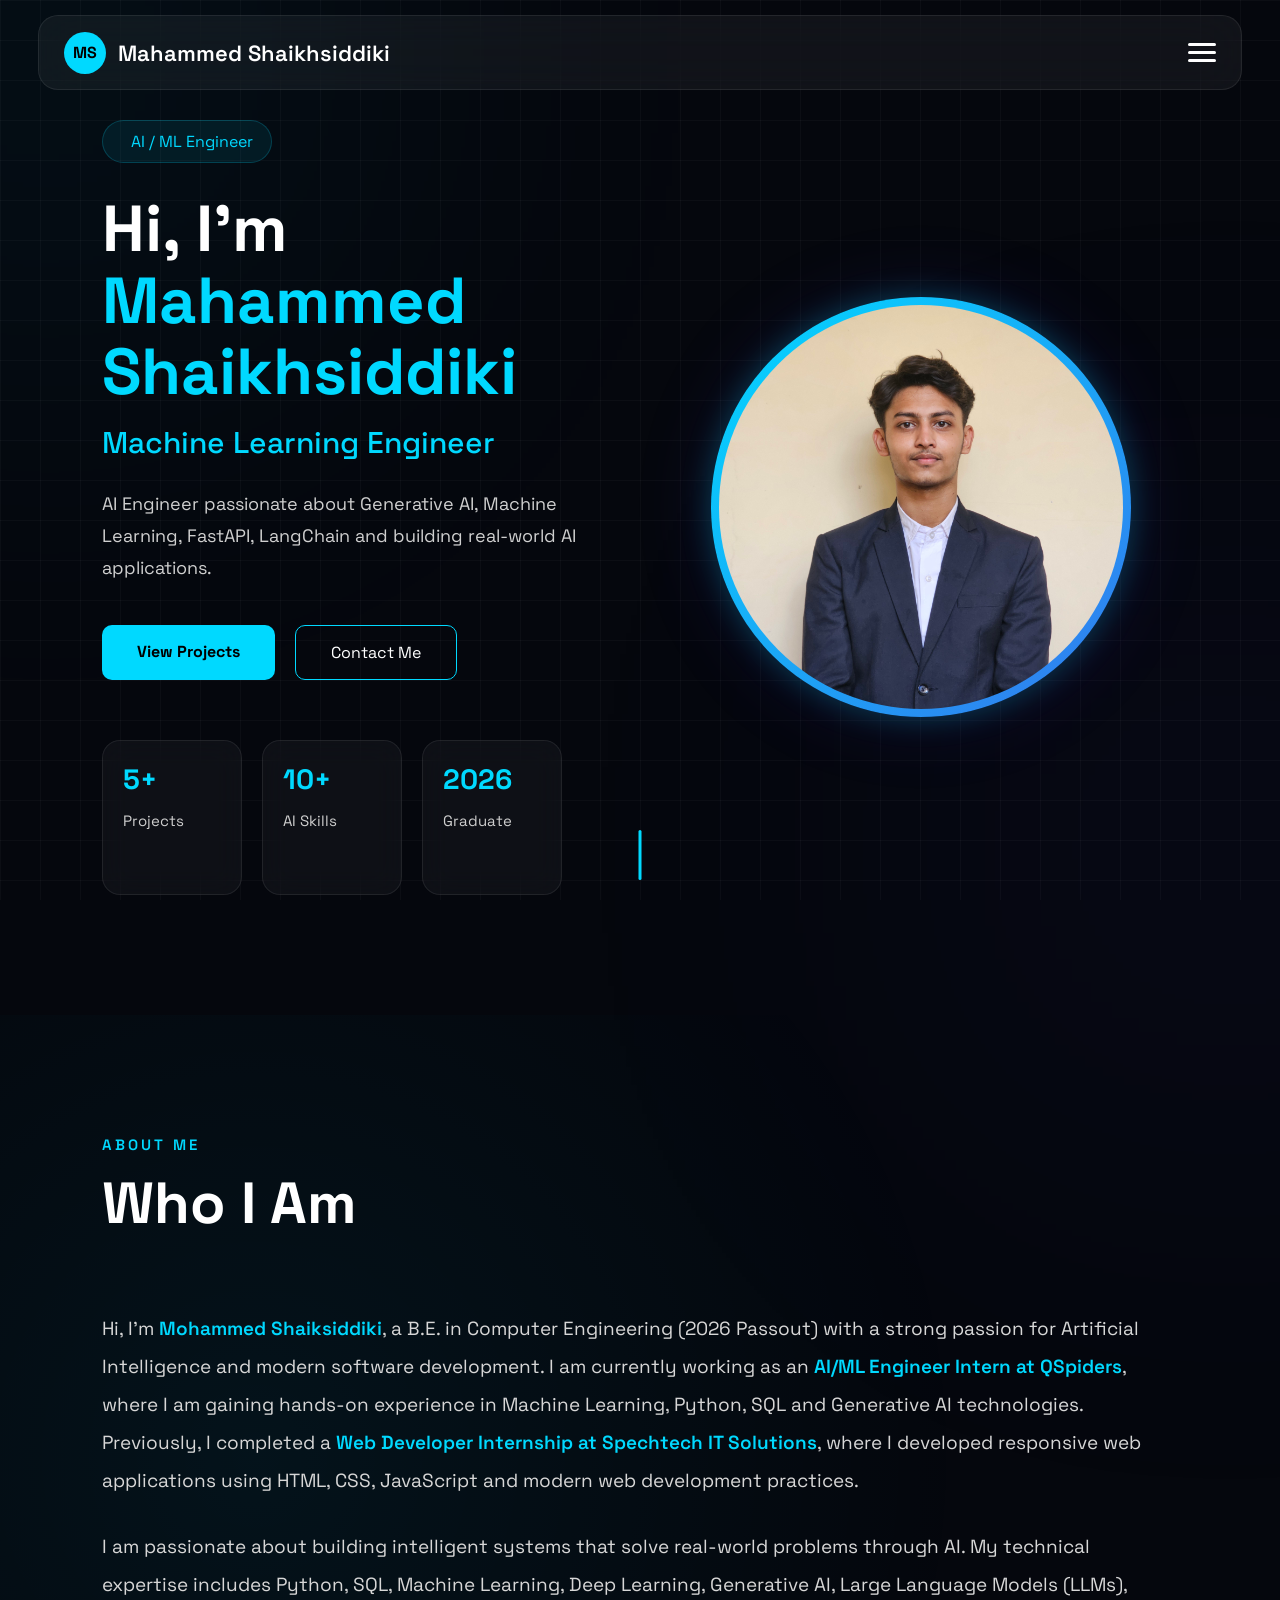
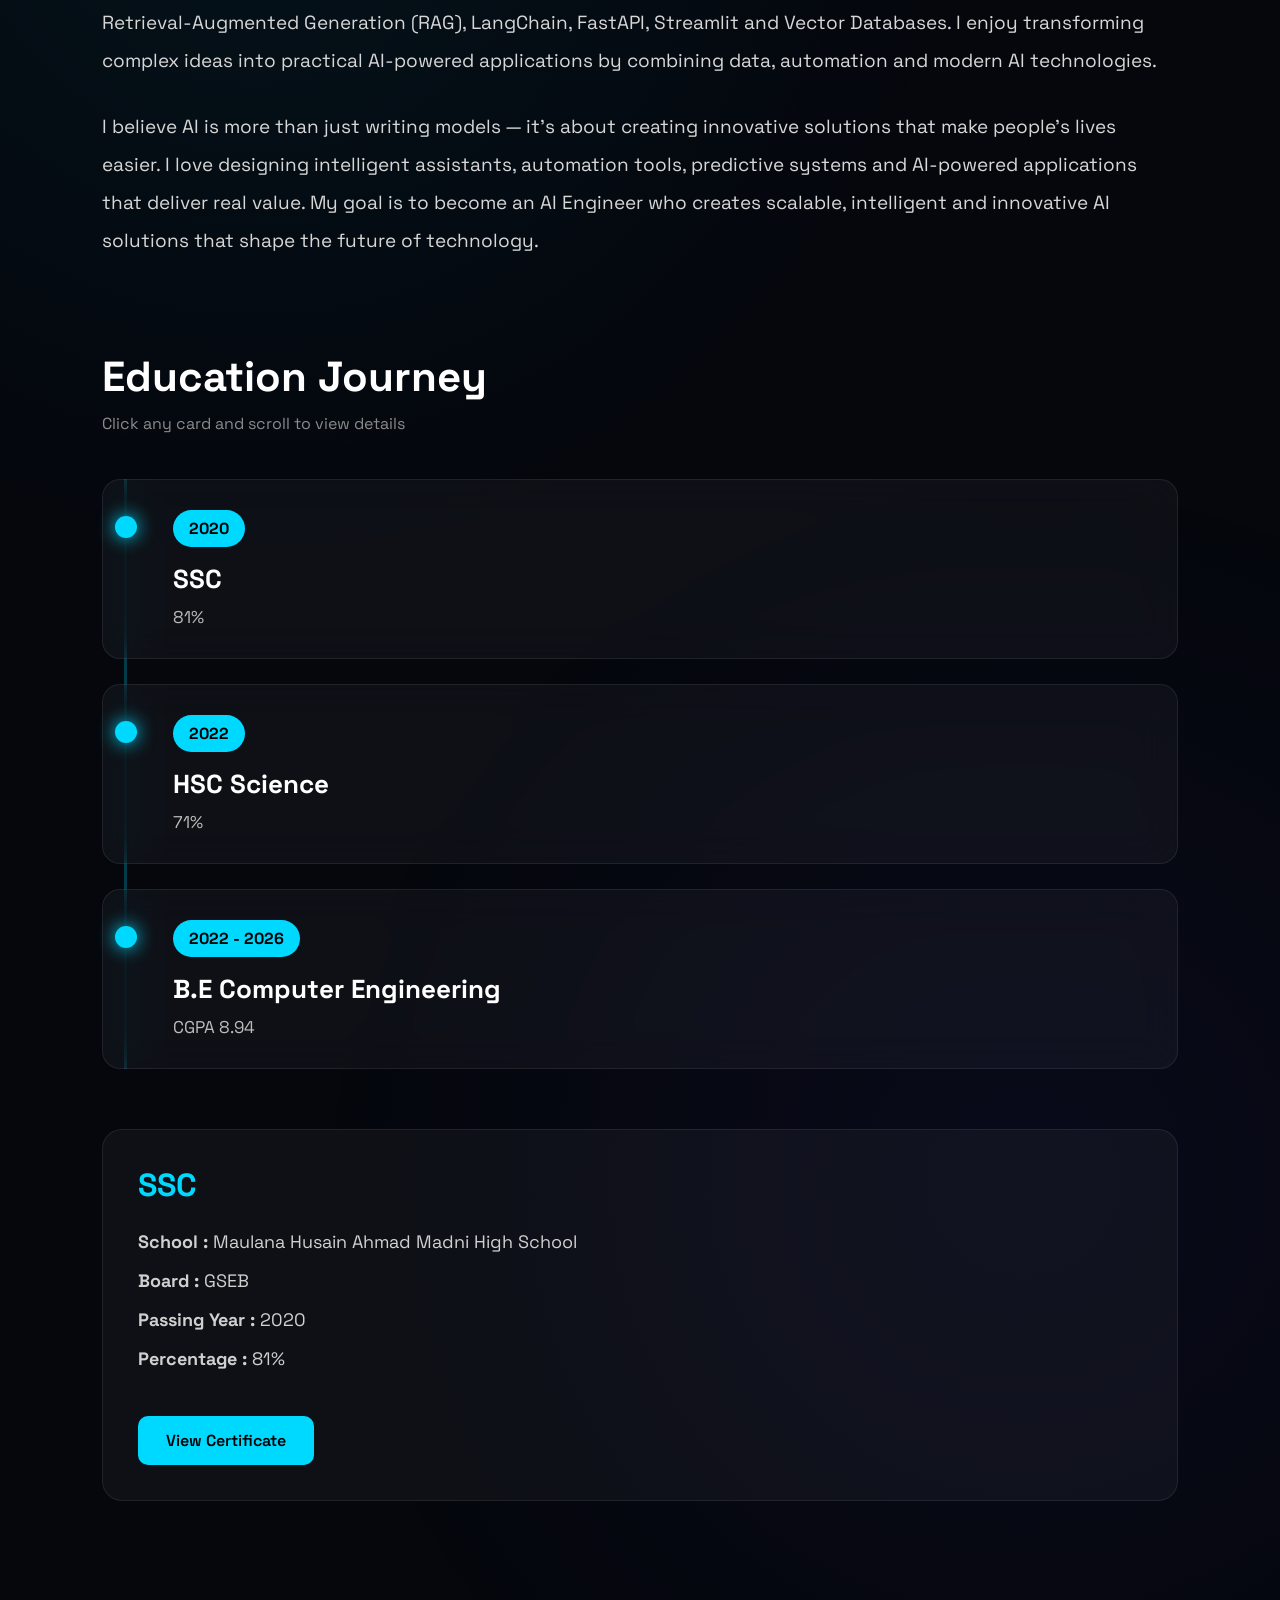
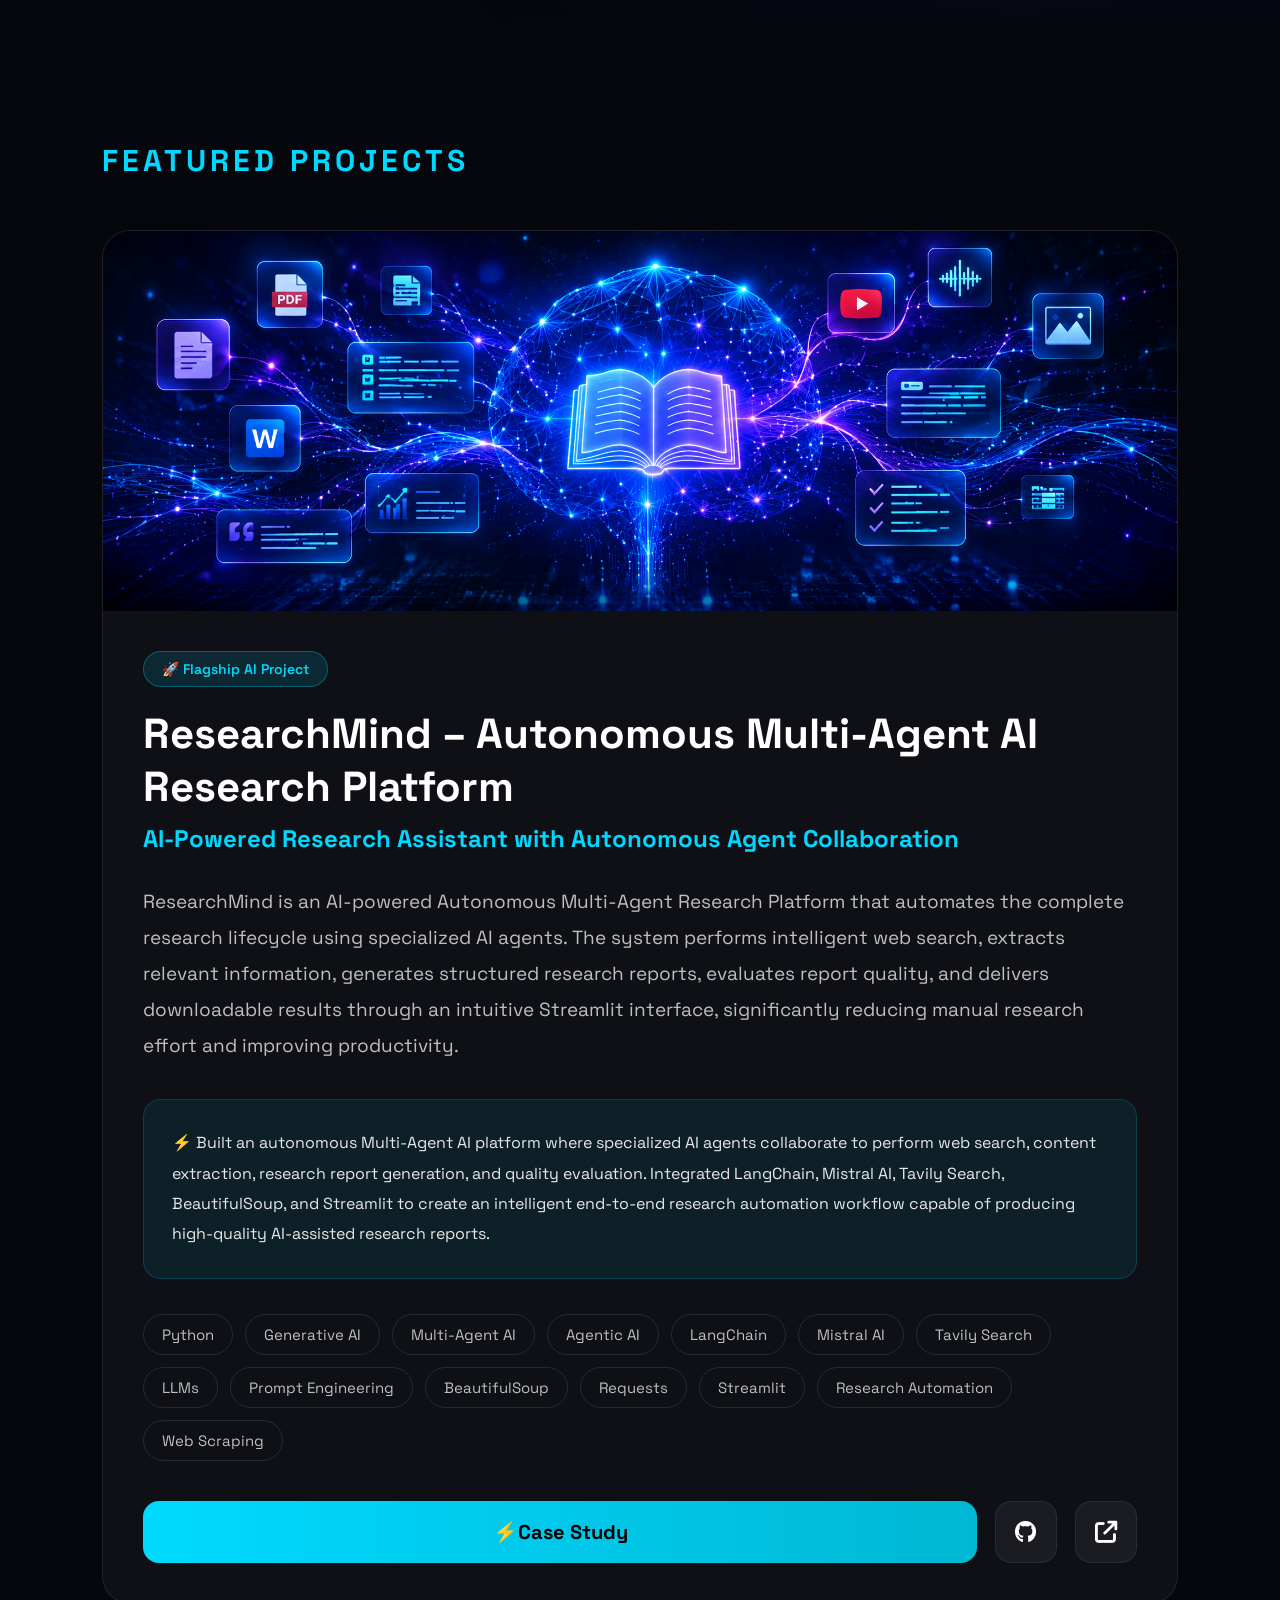
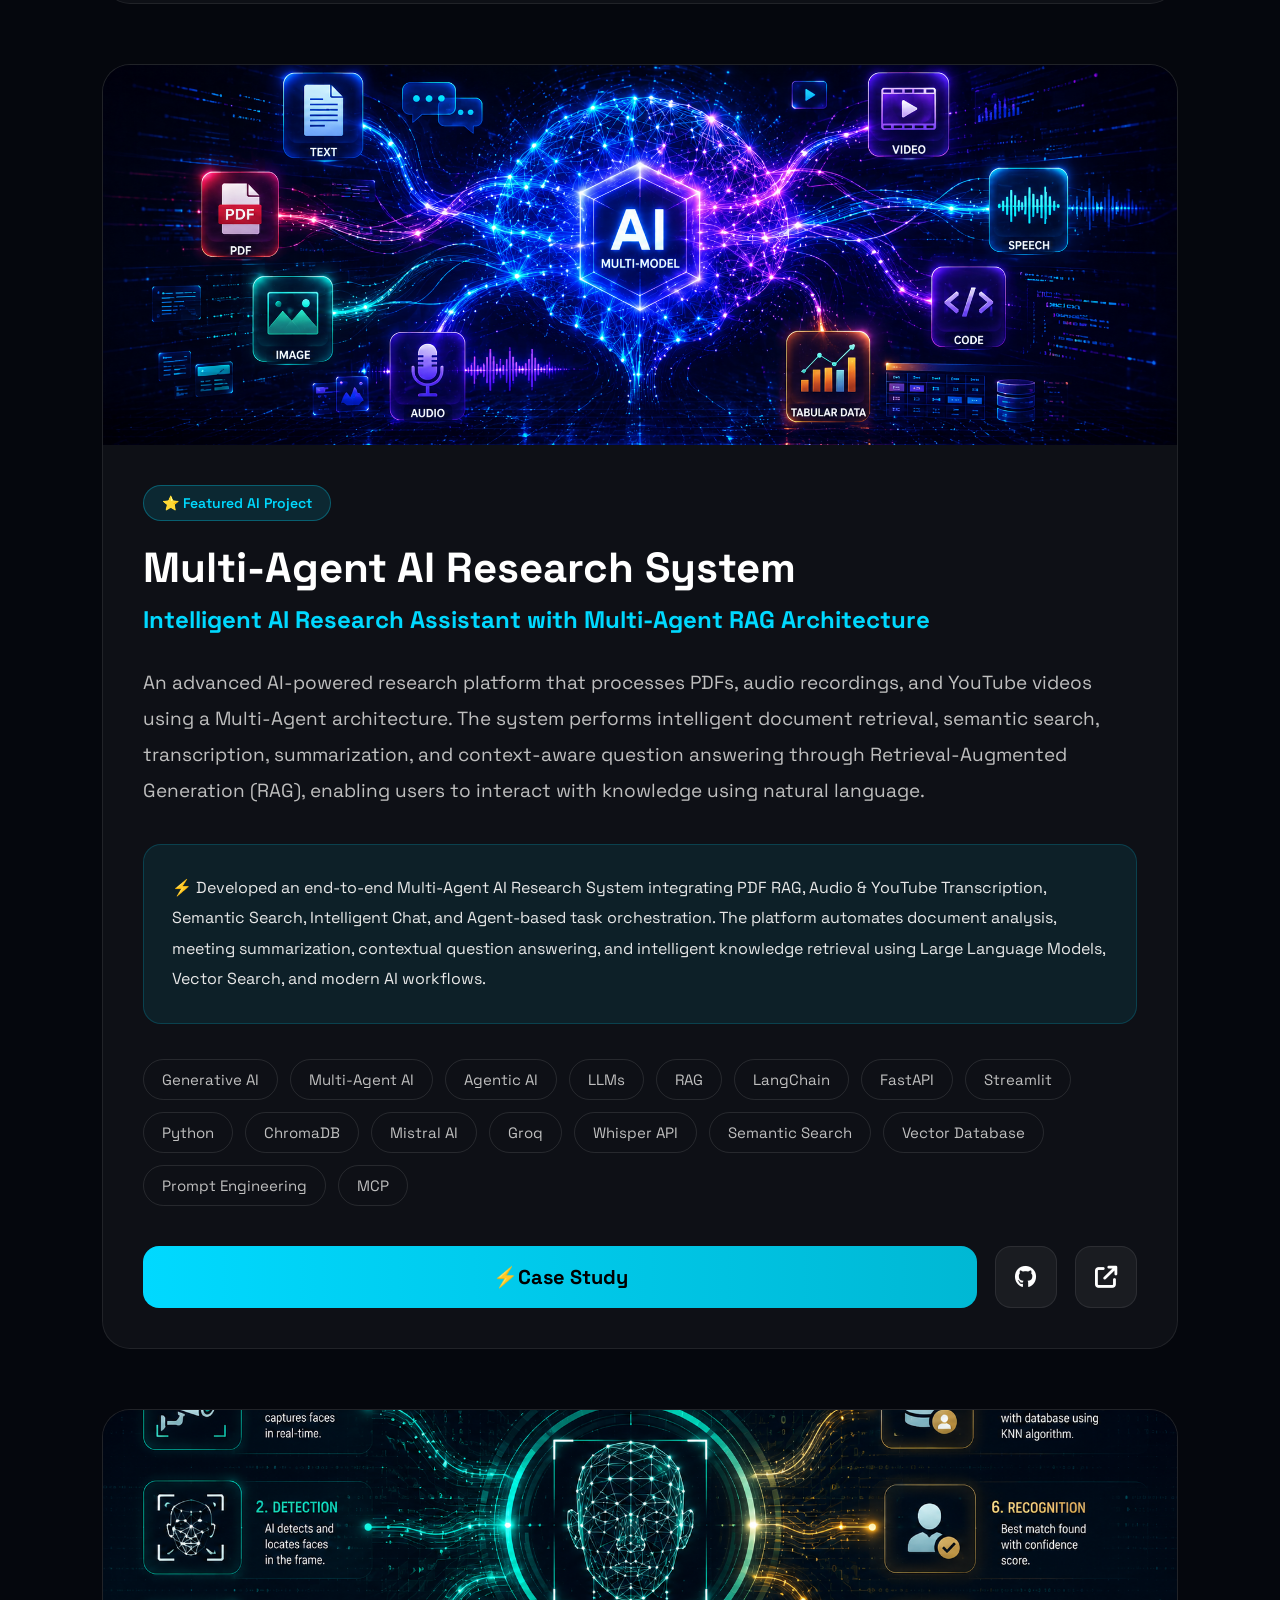
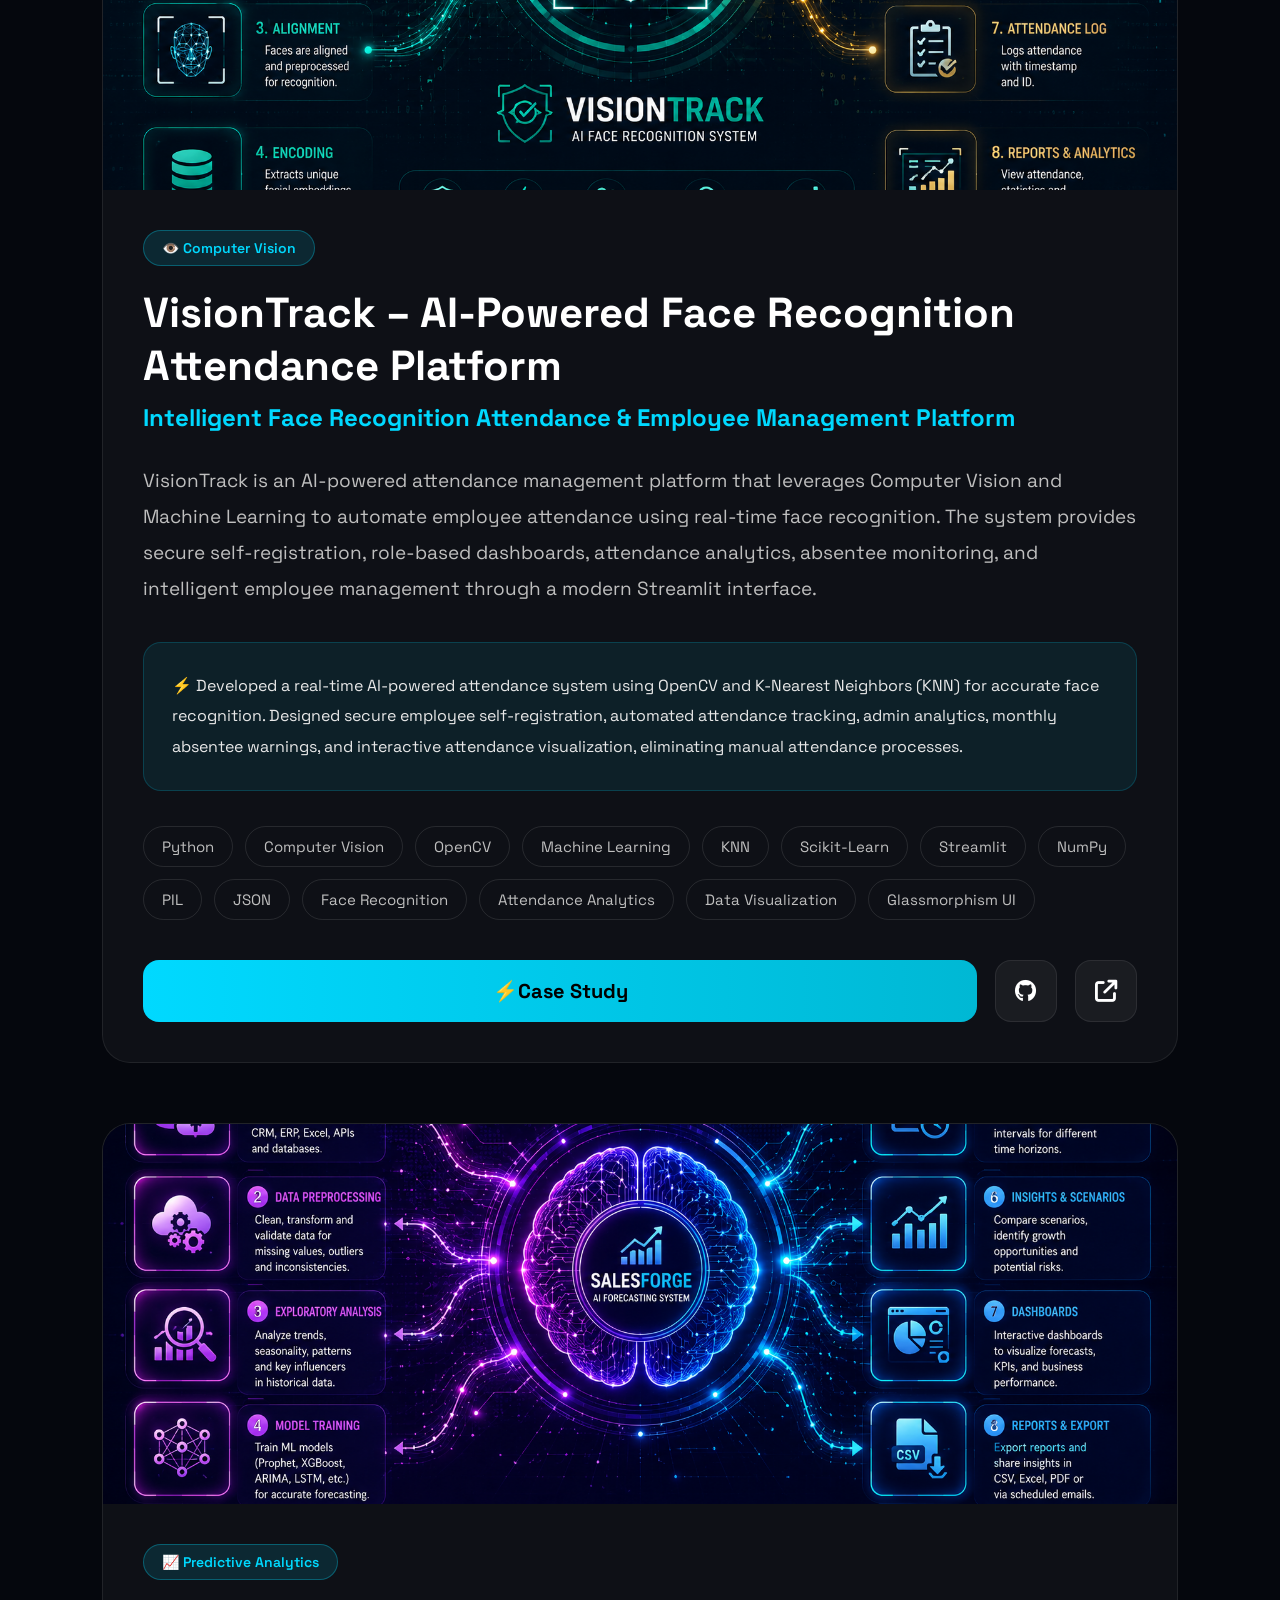
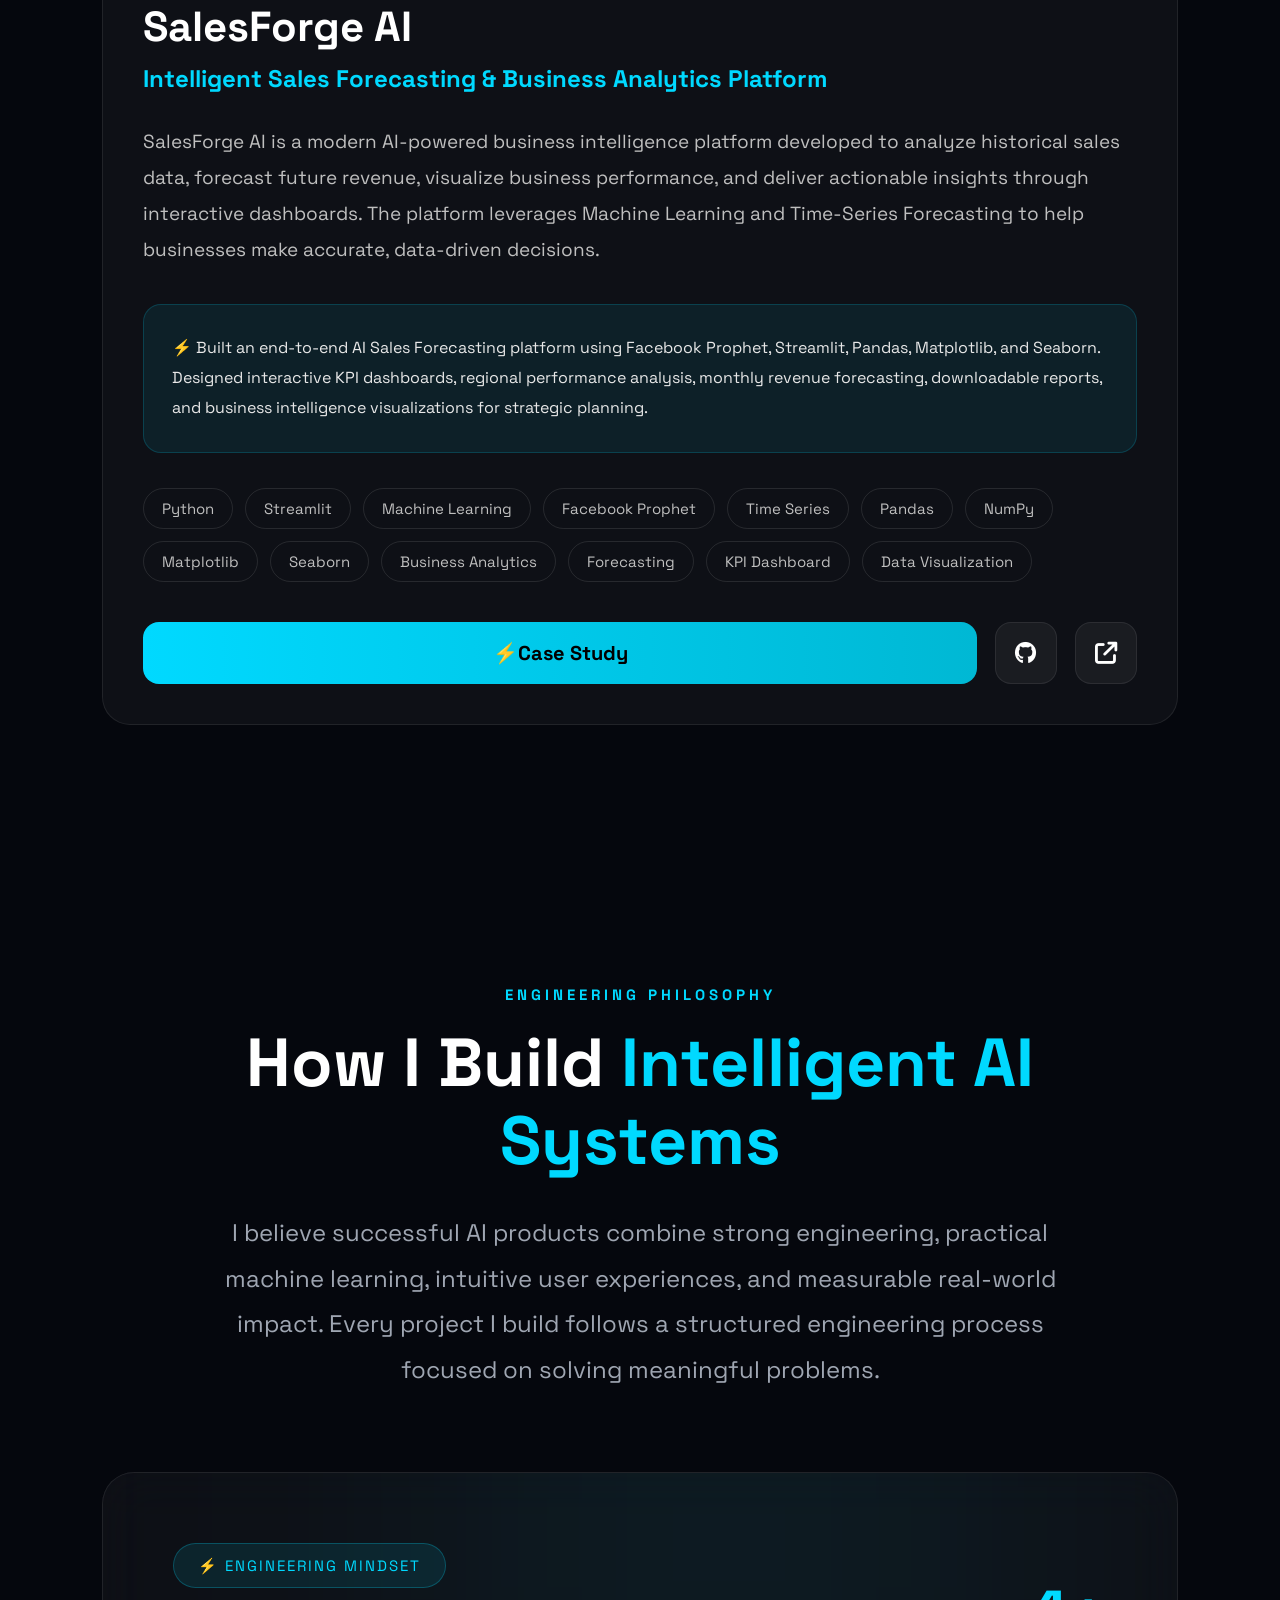
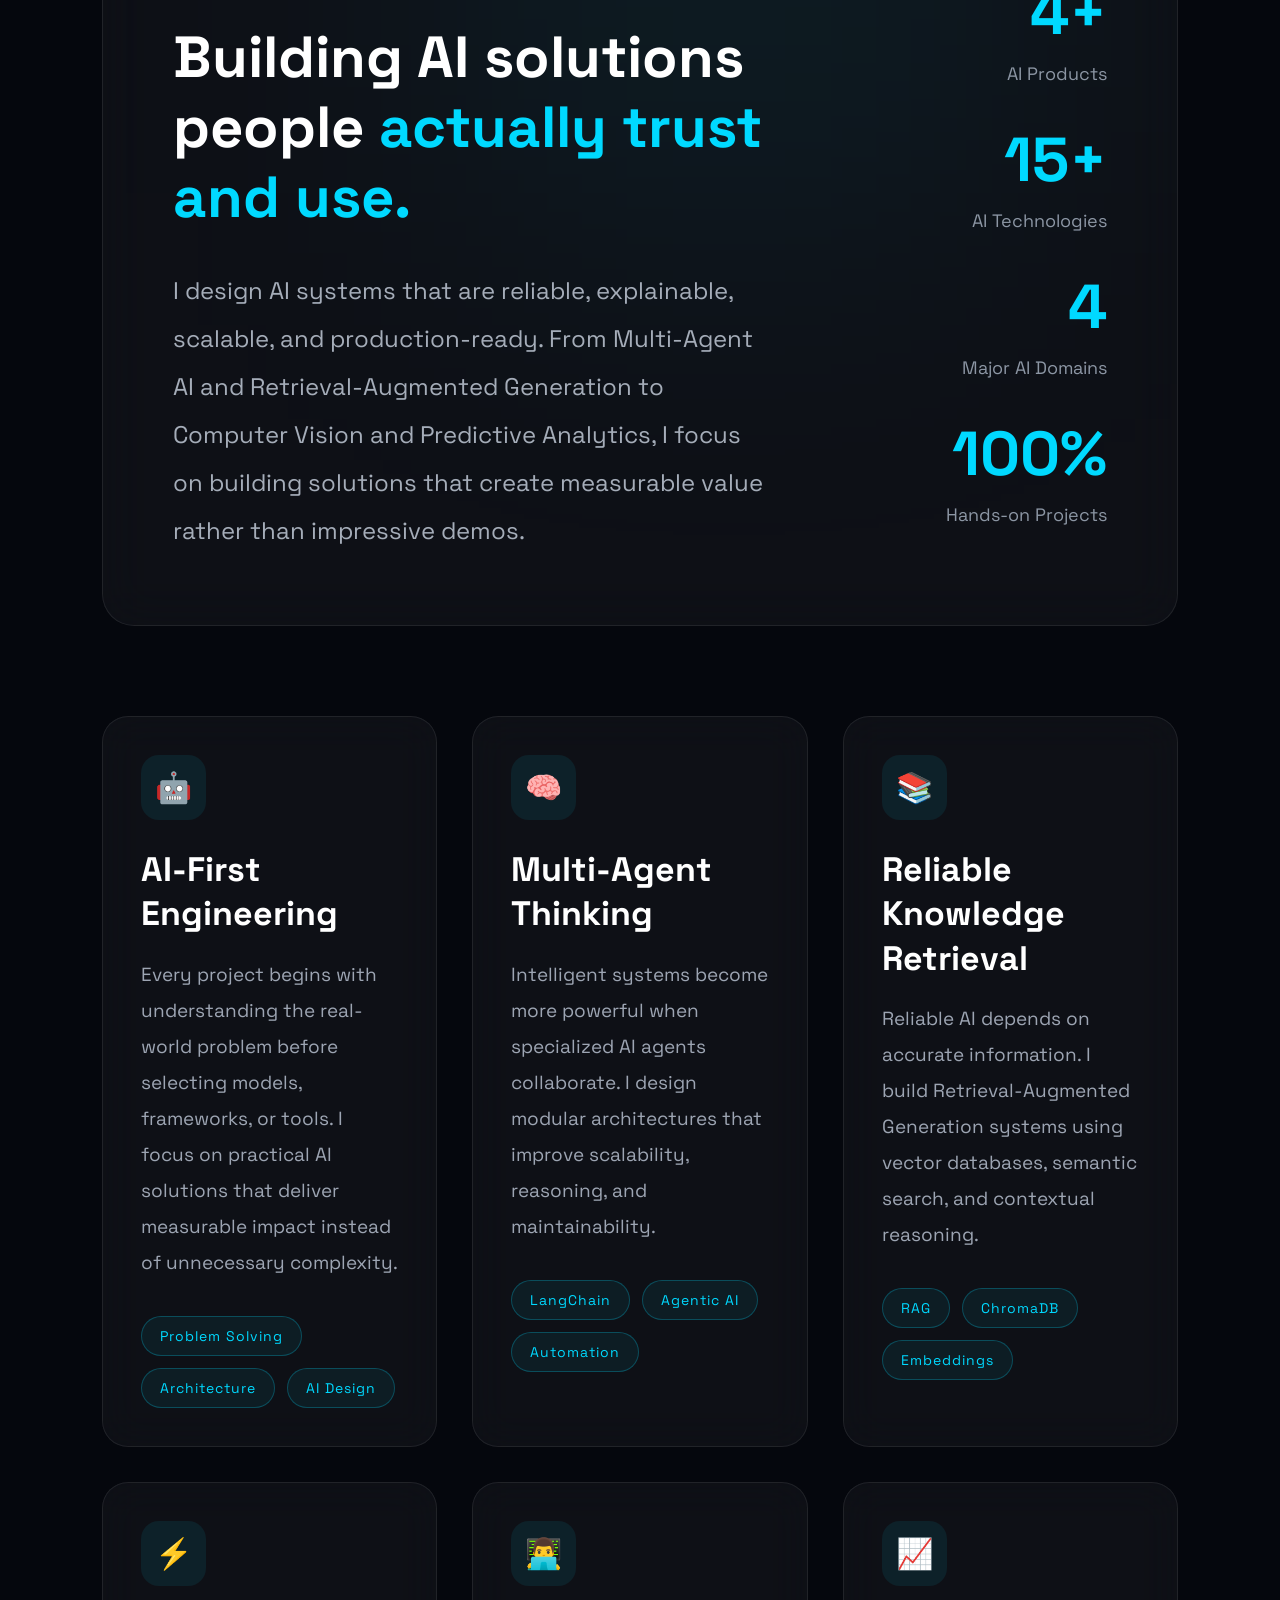
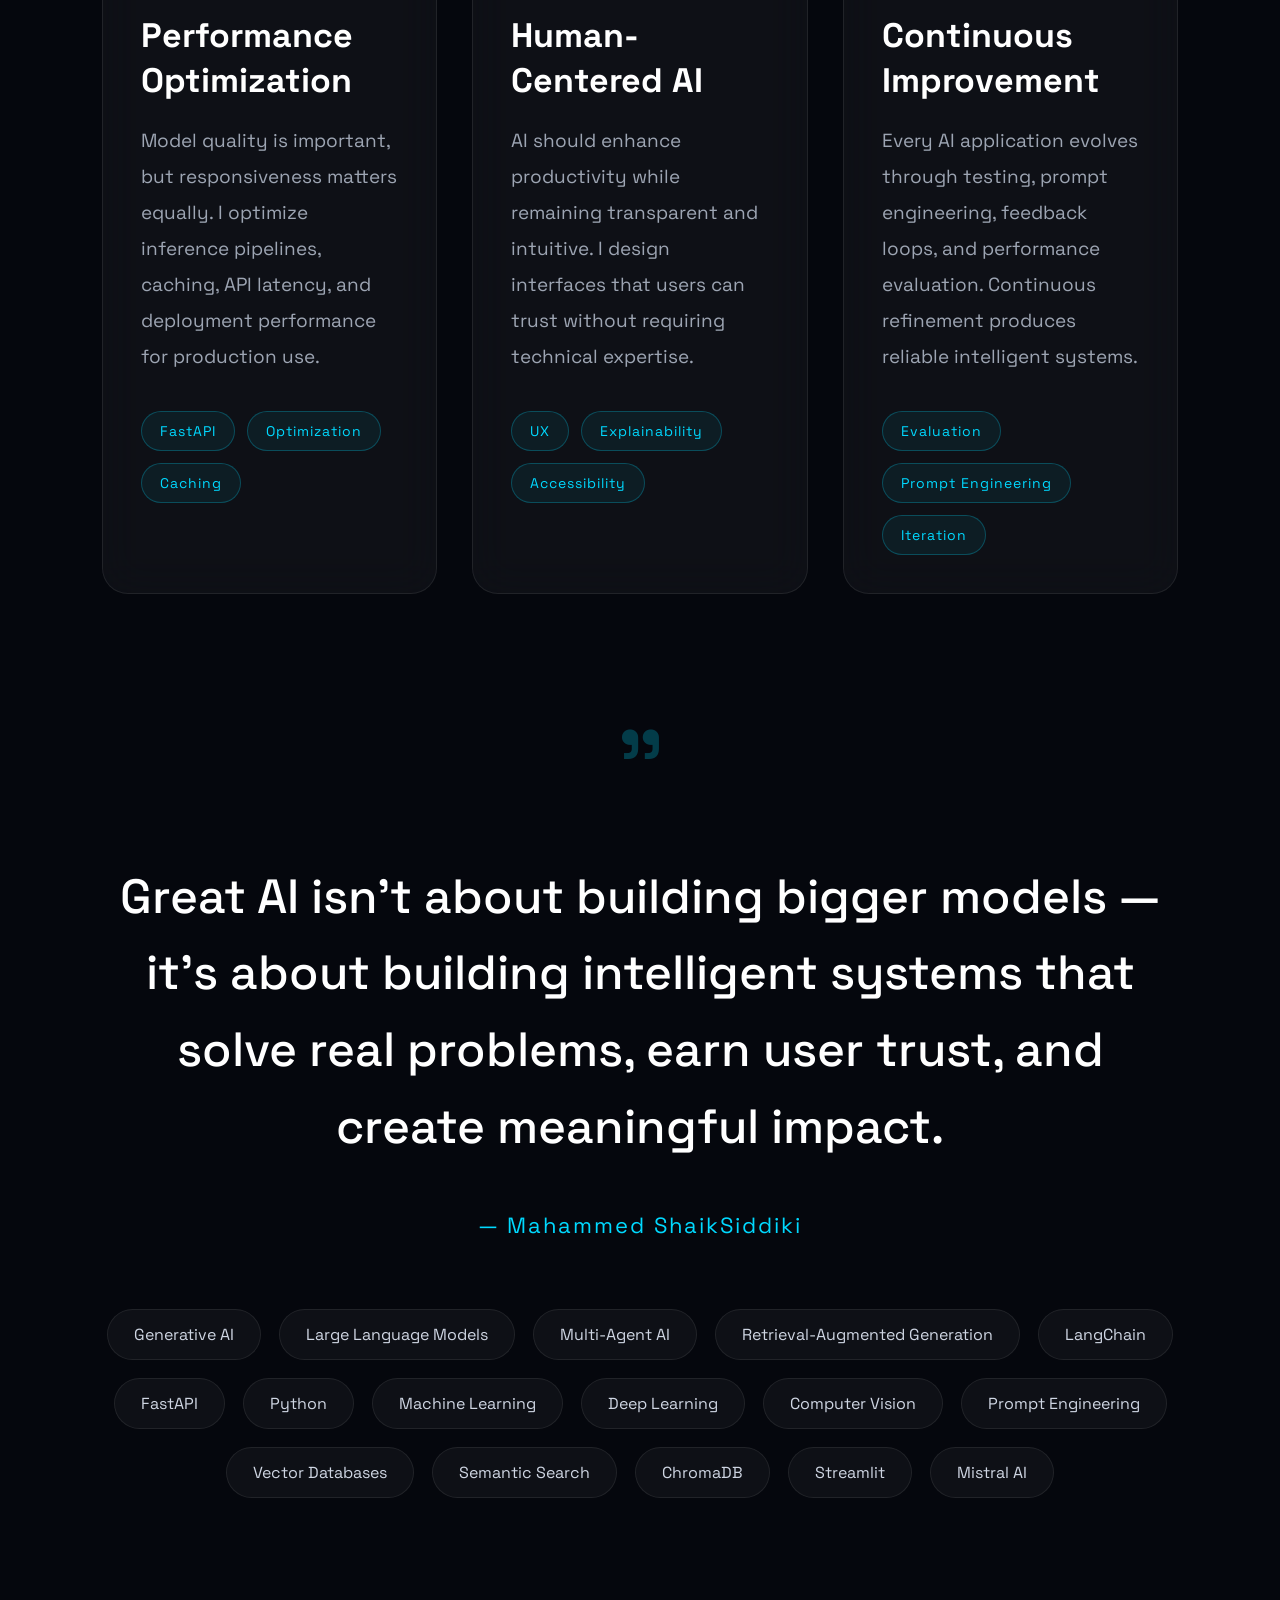
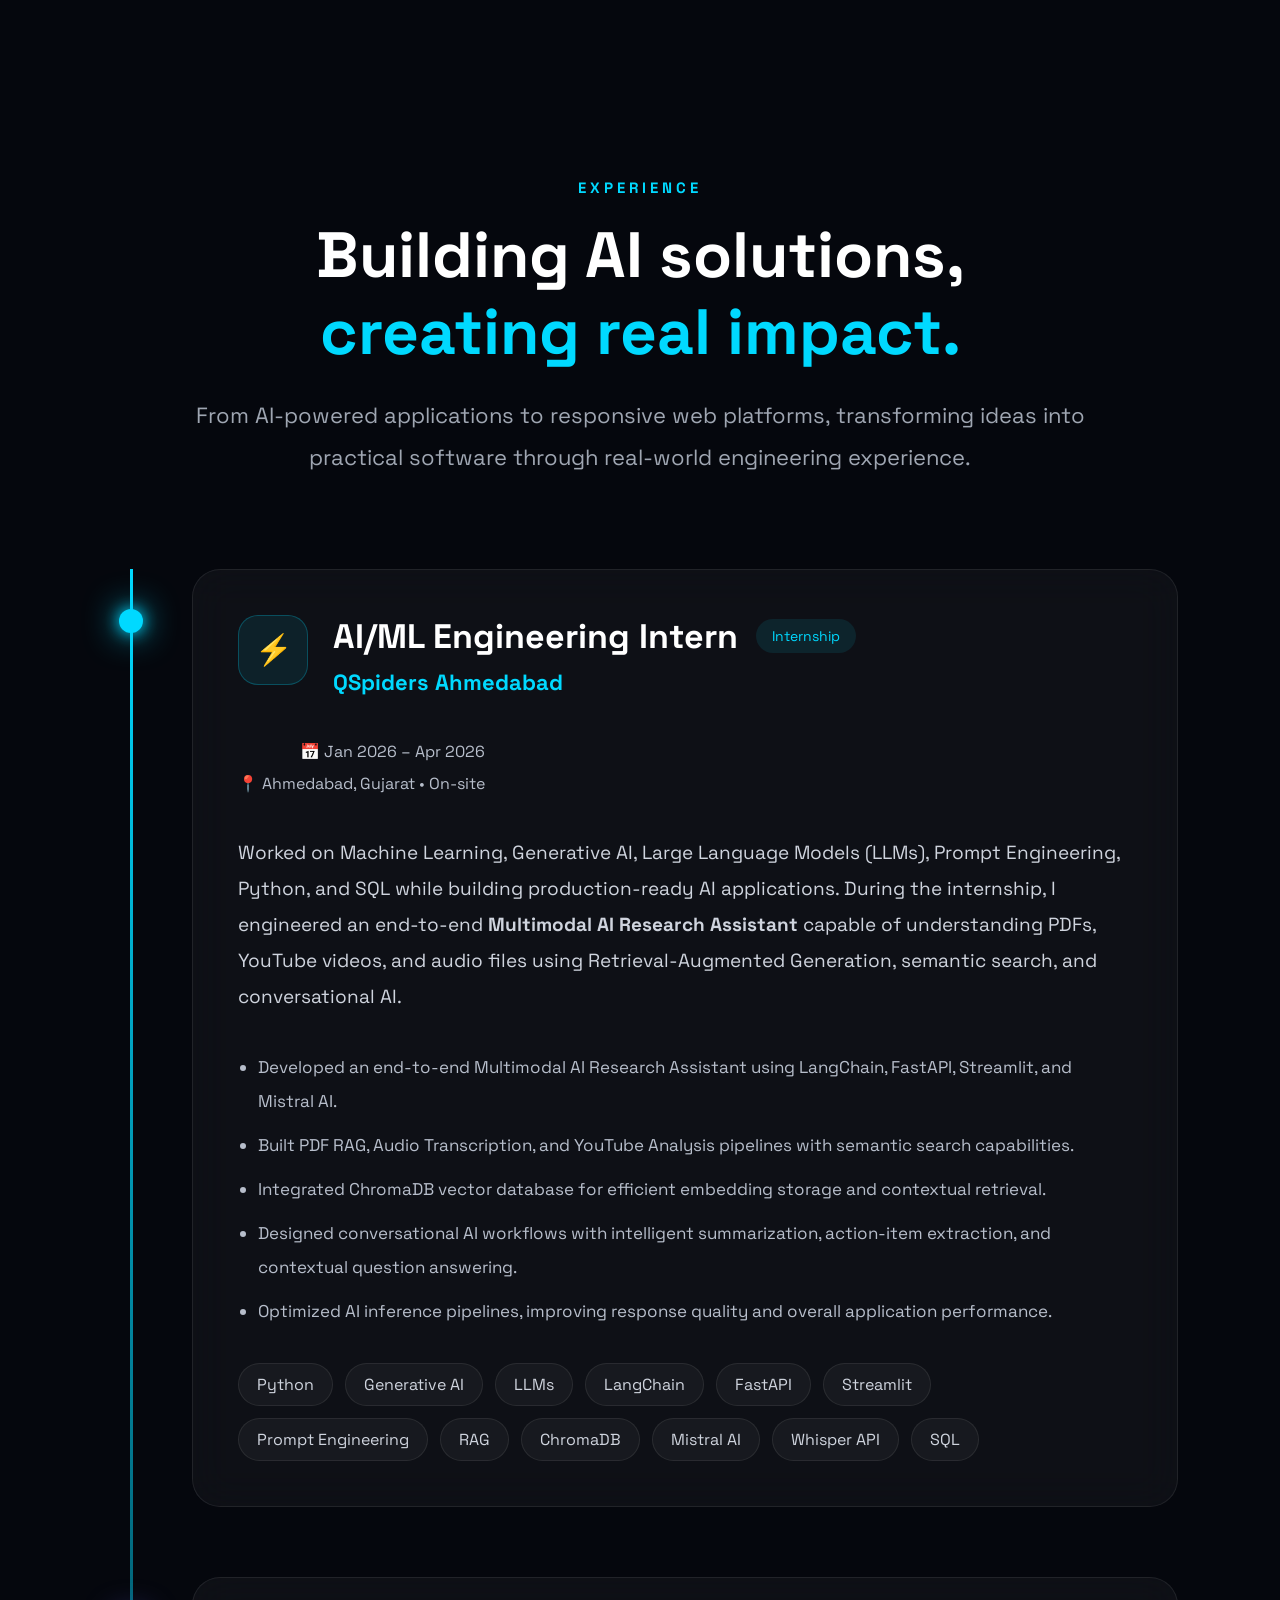
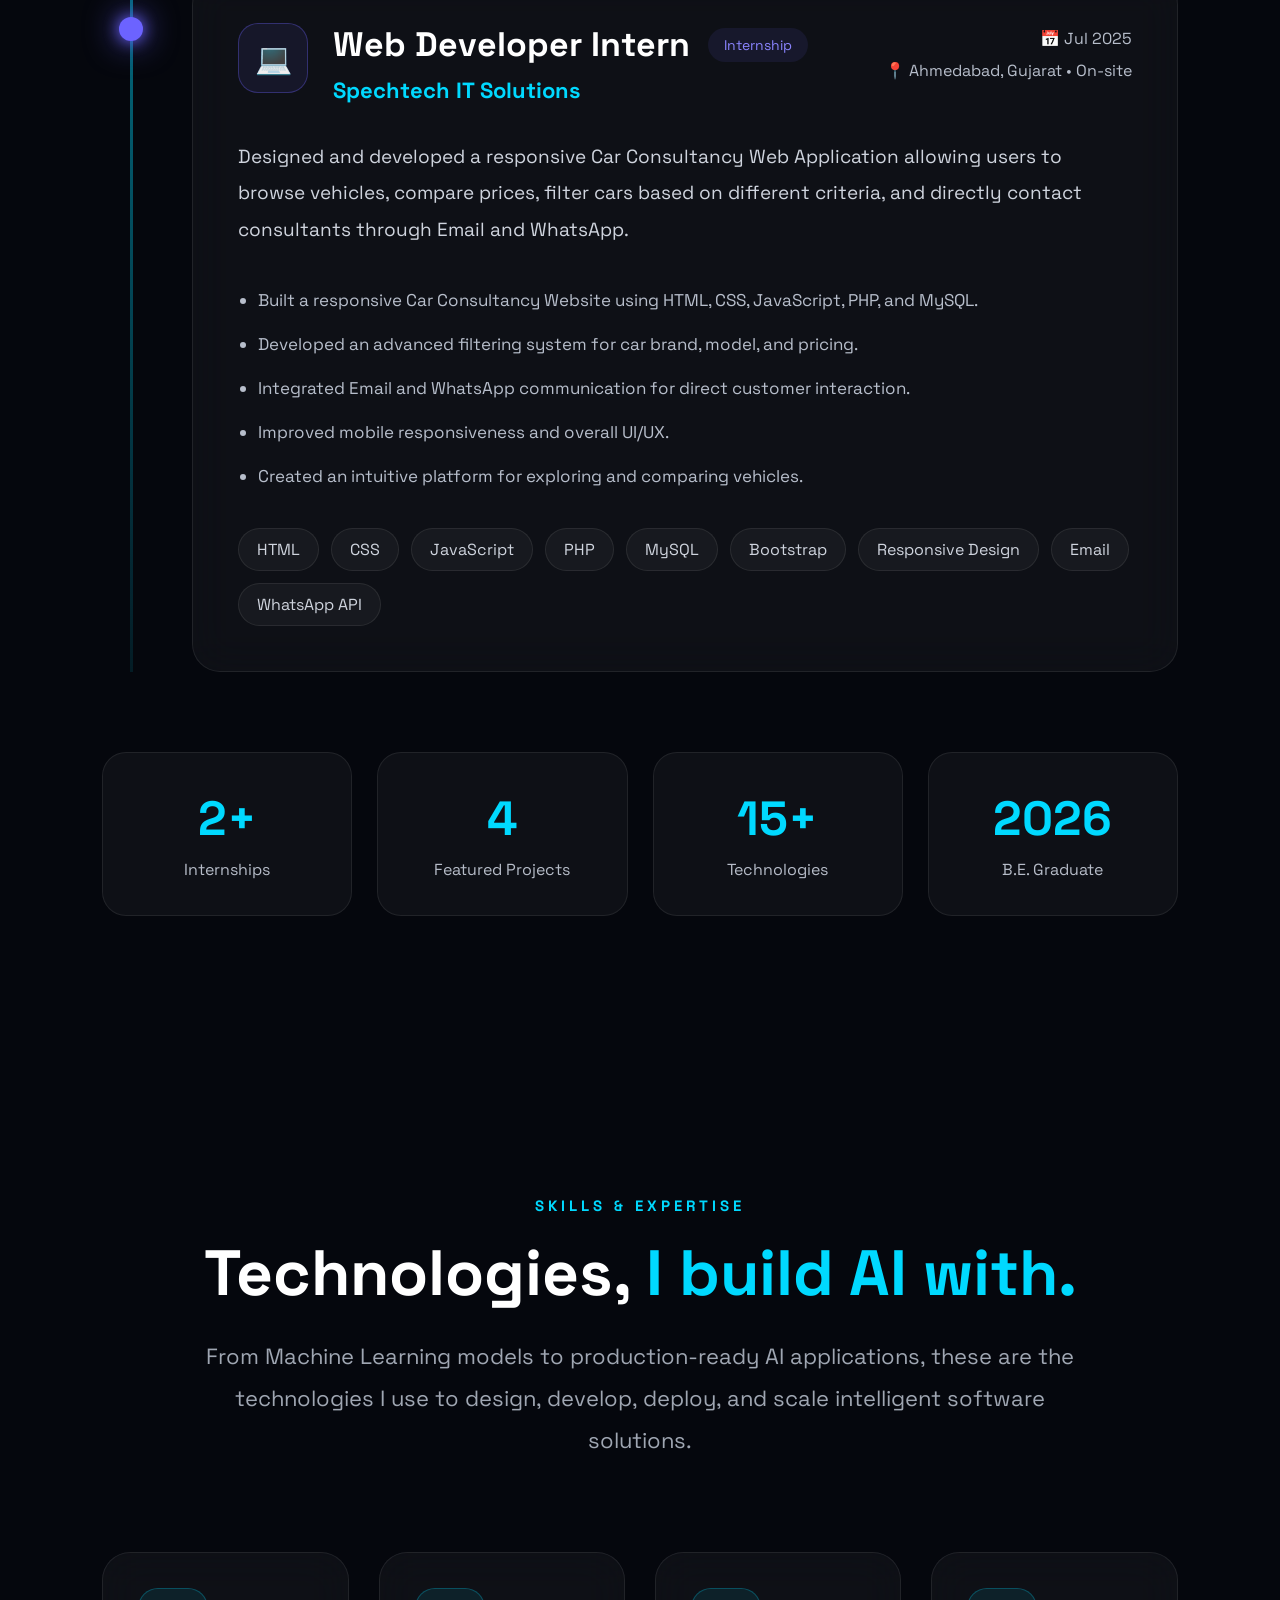
==== commit 6fd8b4d3: "Updated portfolio name" ====
--- a/index.html
+++ b/index.html
@@ -101,7 +101,7 @@
 
             Hi, I'm
 
-            <span>Mahammed Azhar</span>
+            <span>Mahammed Shaikhsiddiki</span>
 
         </h1>
 
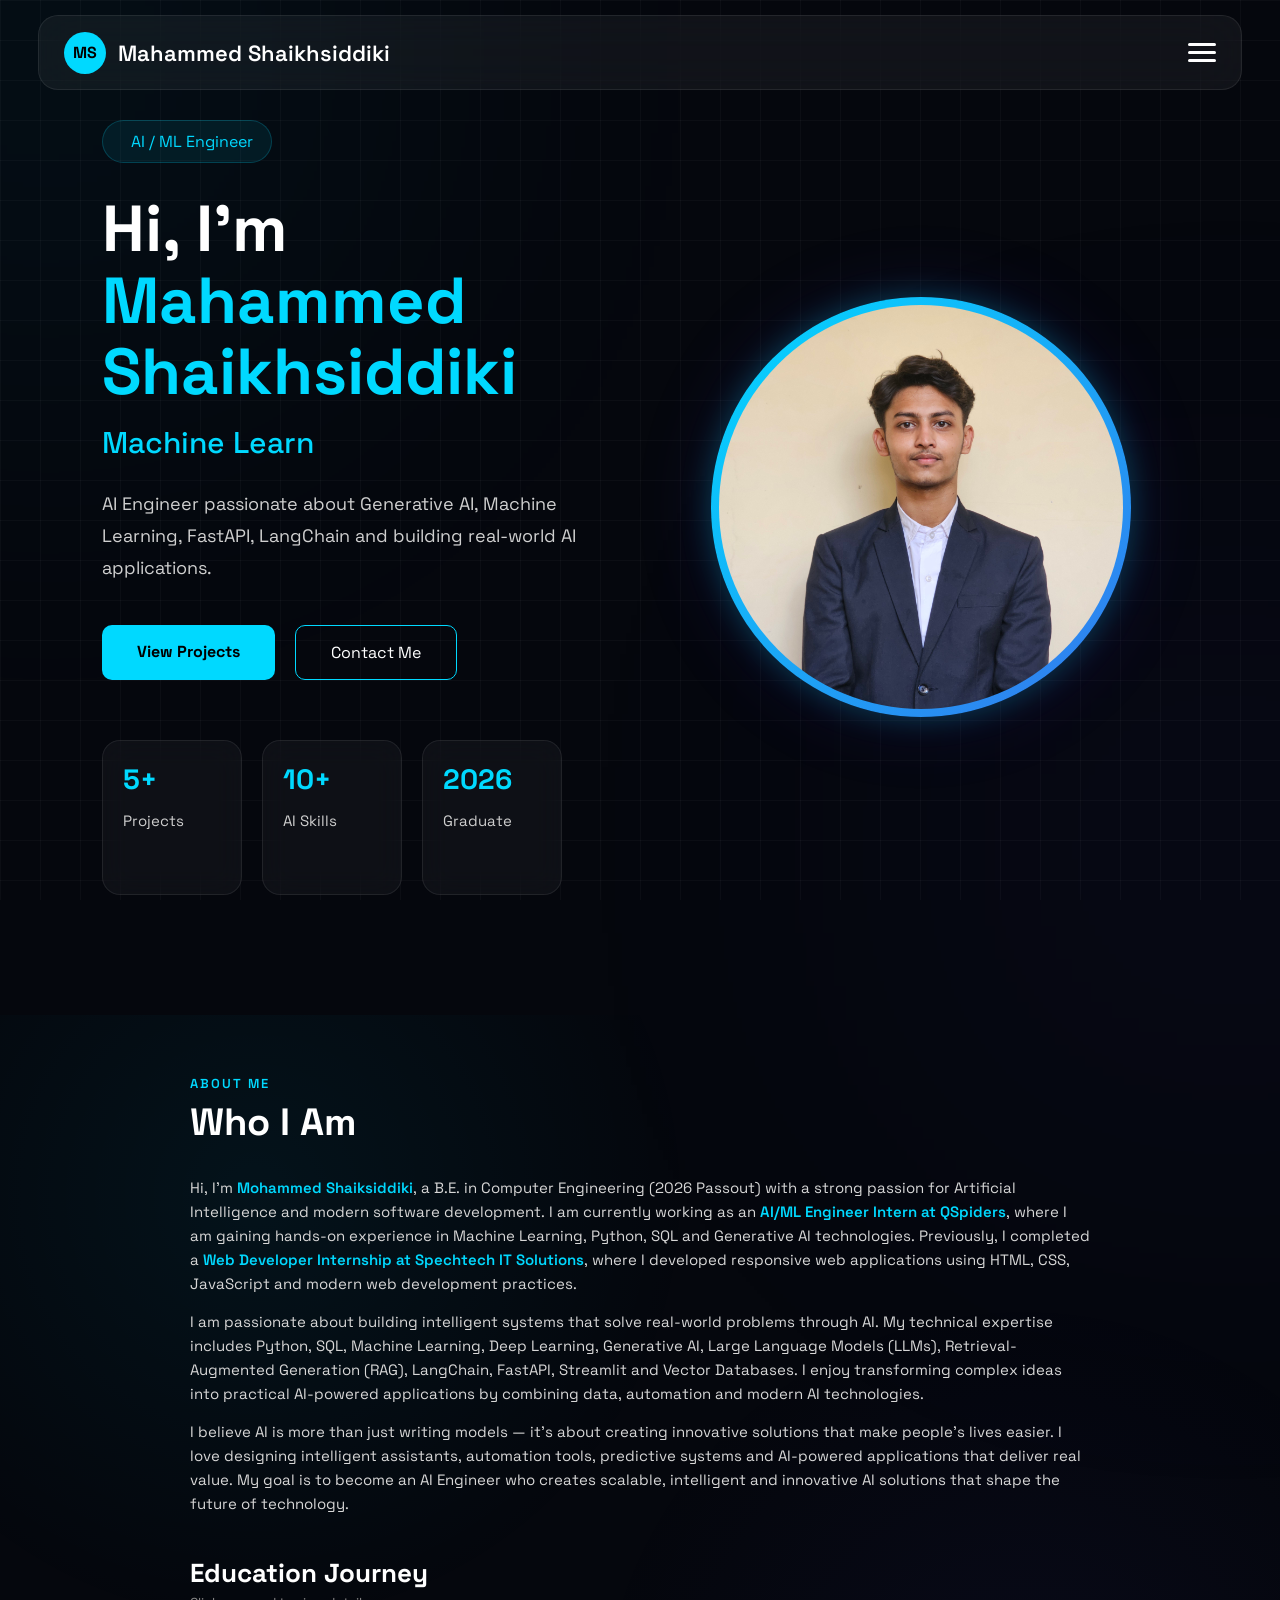
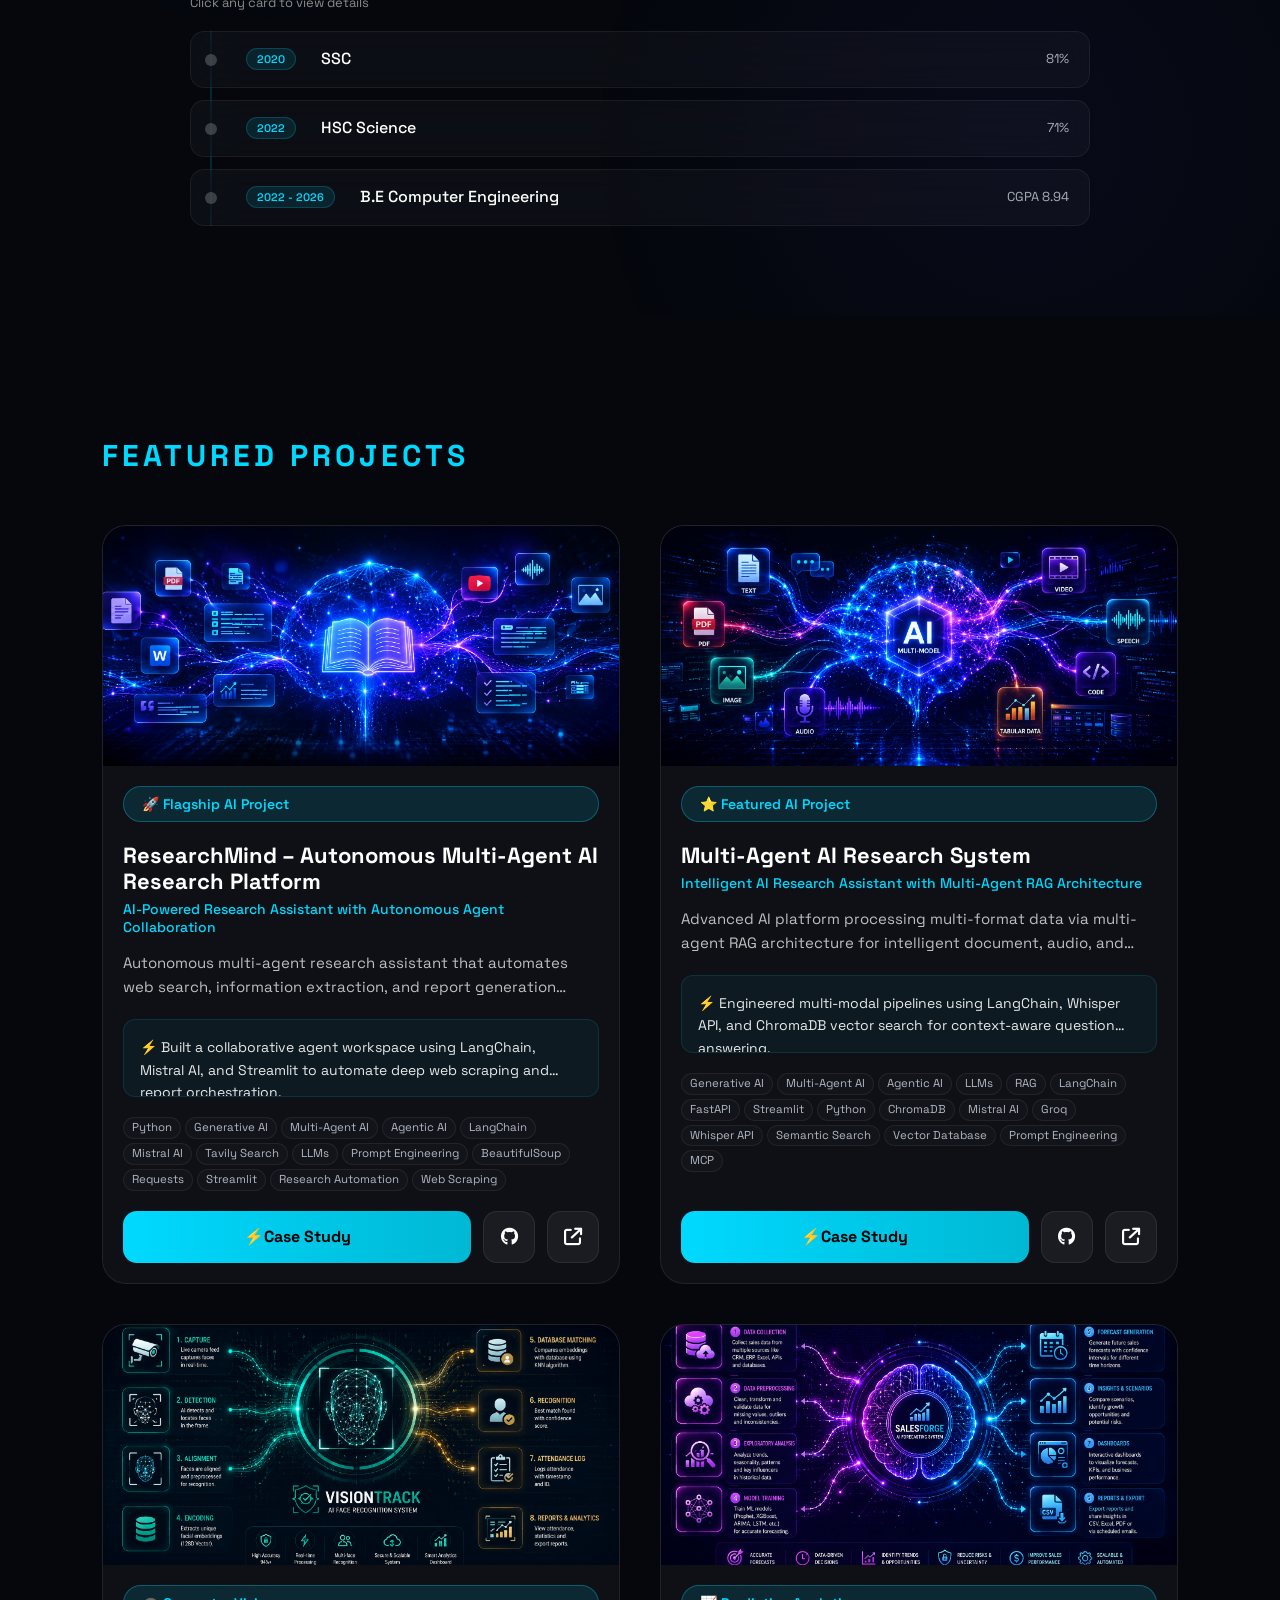
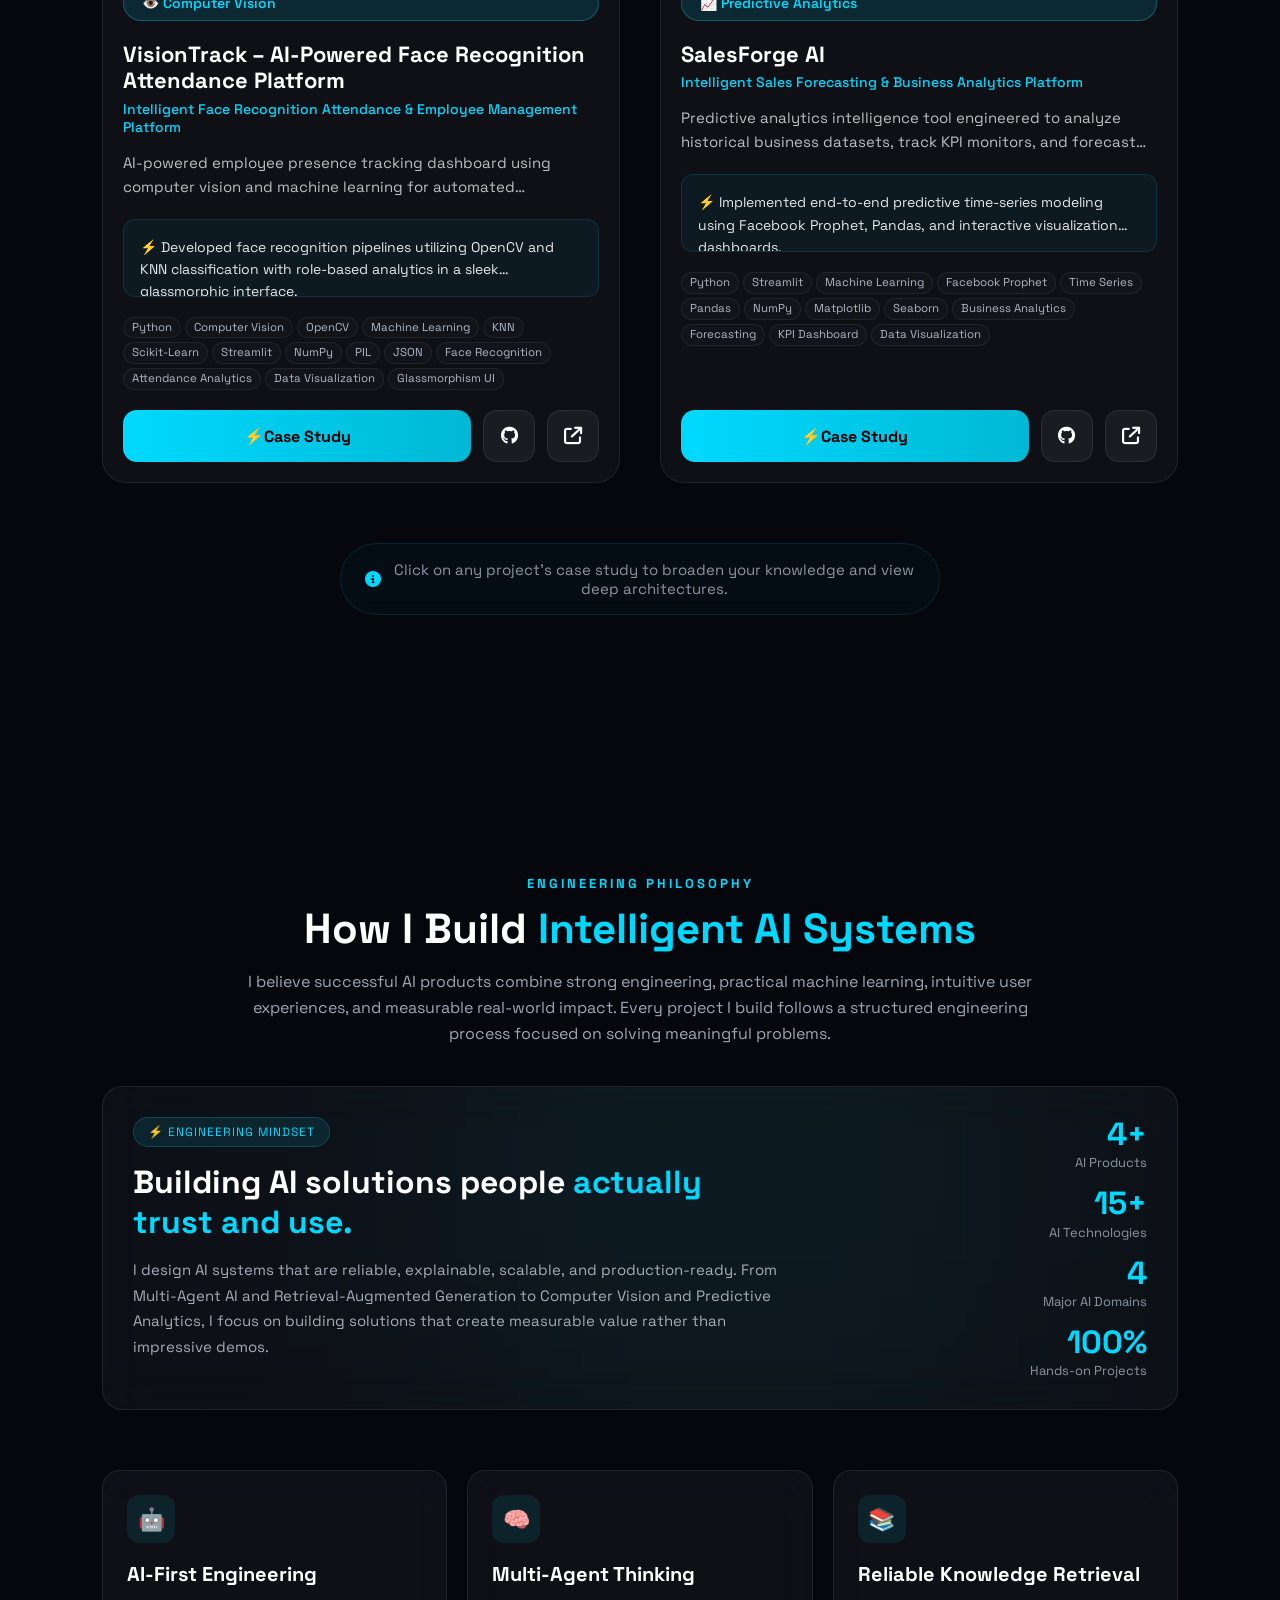
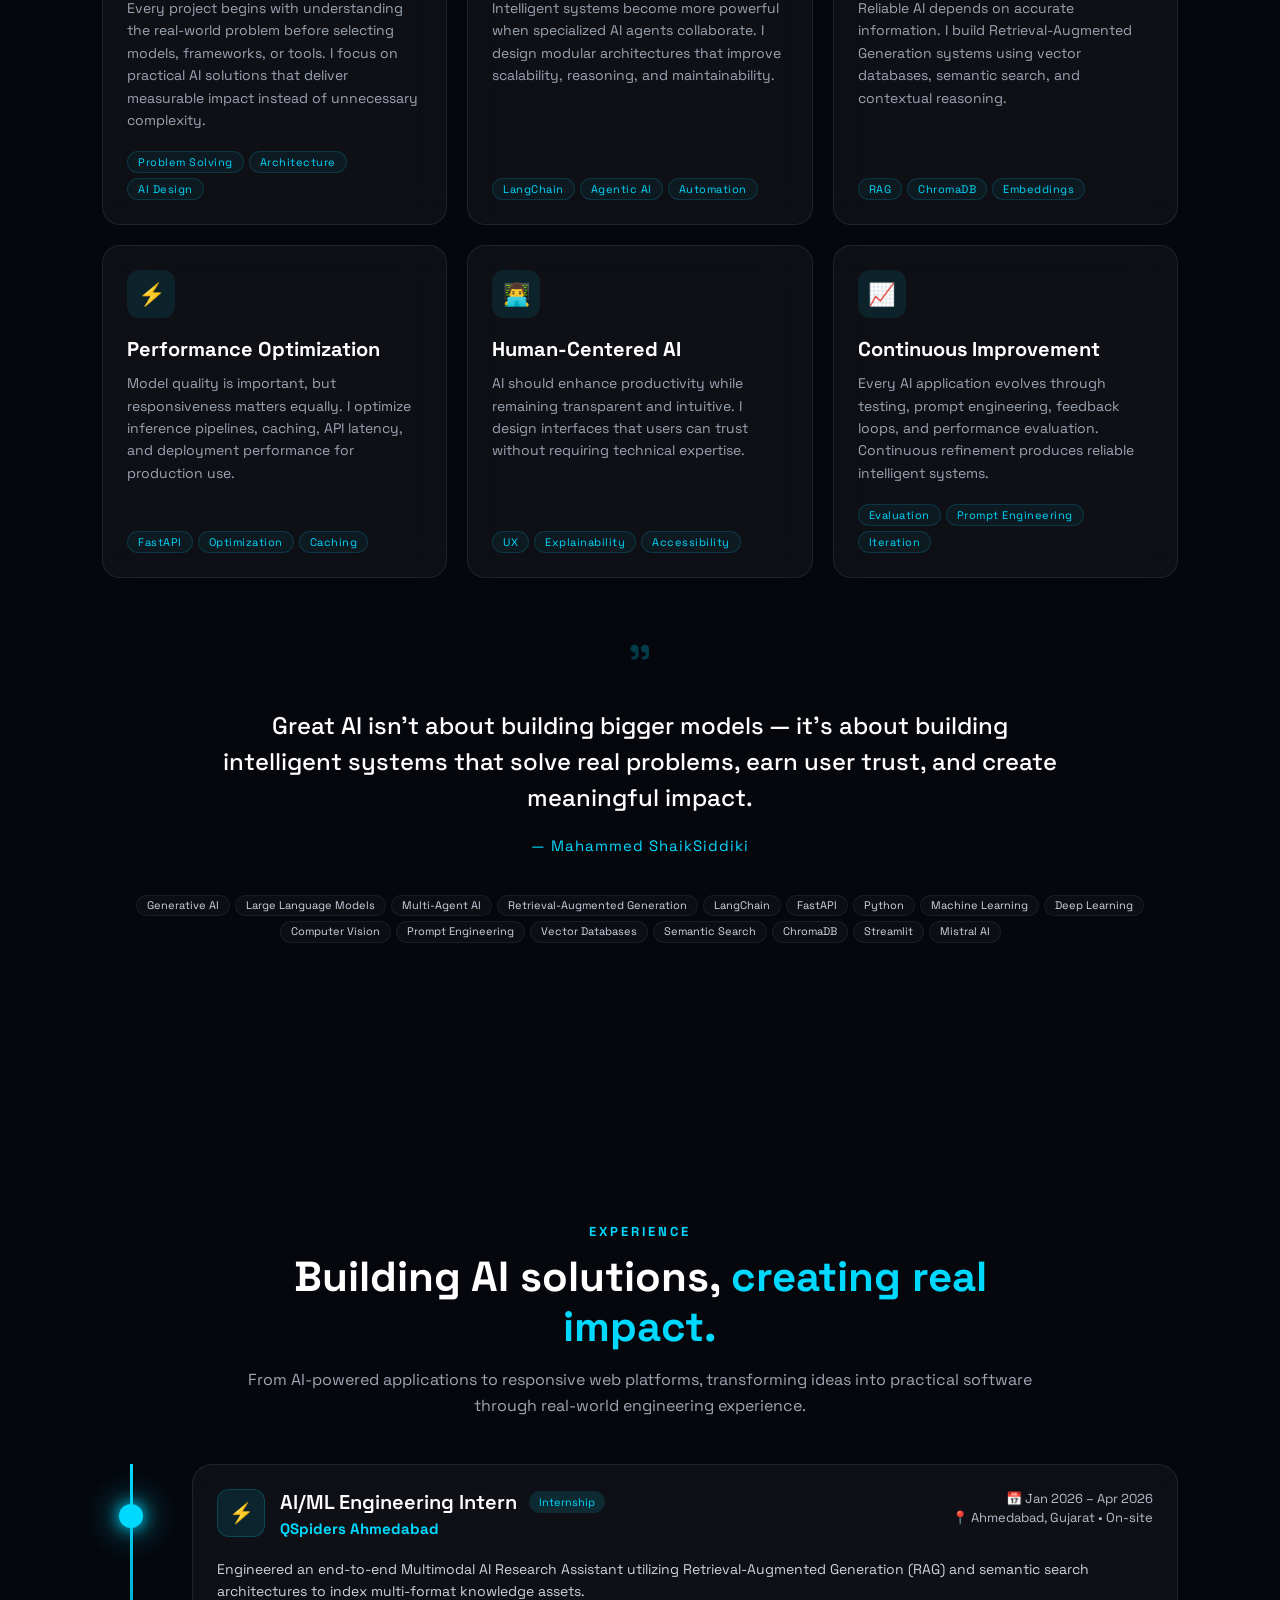
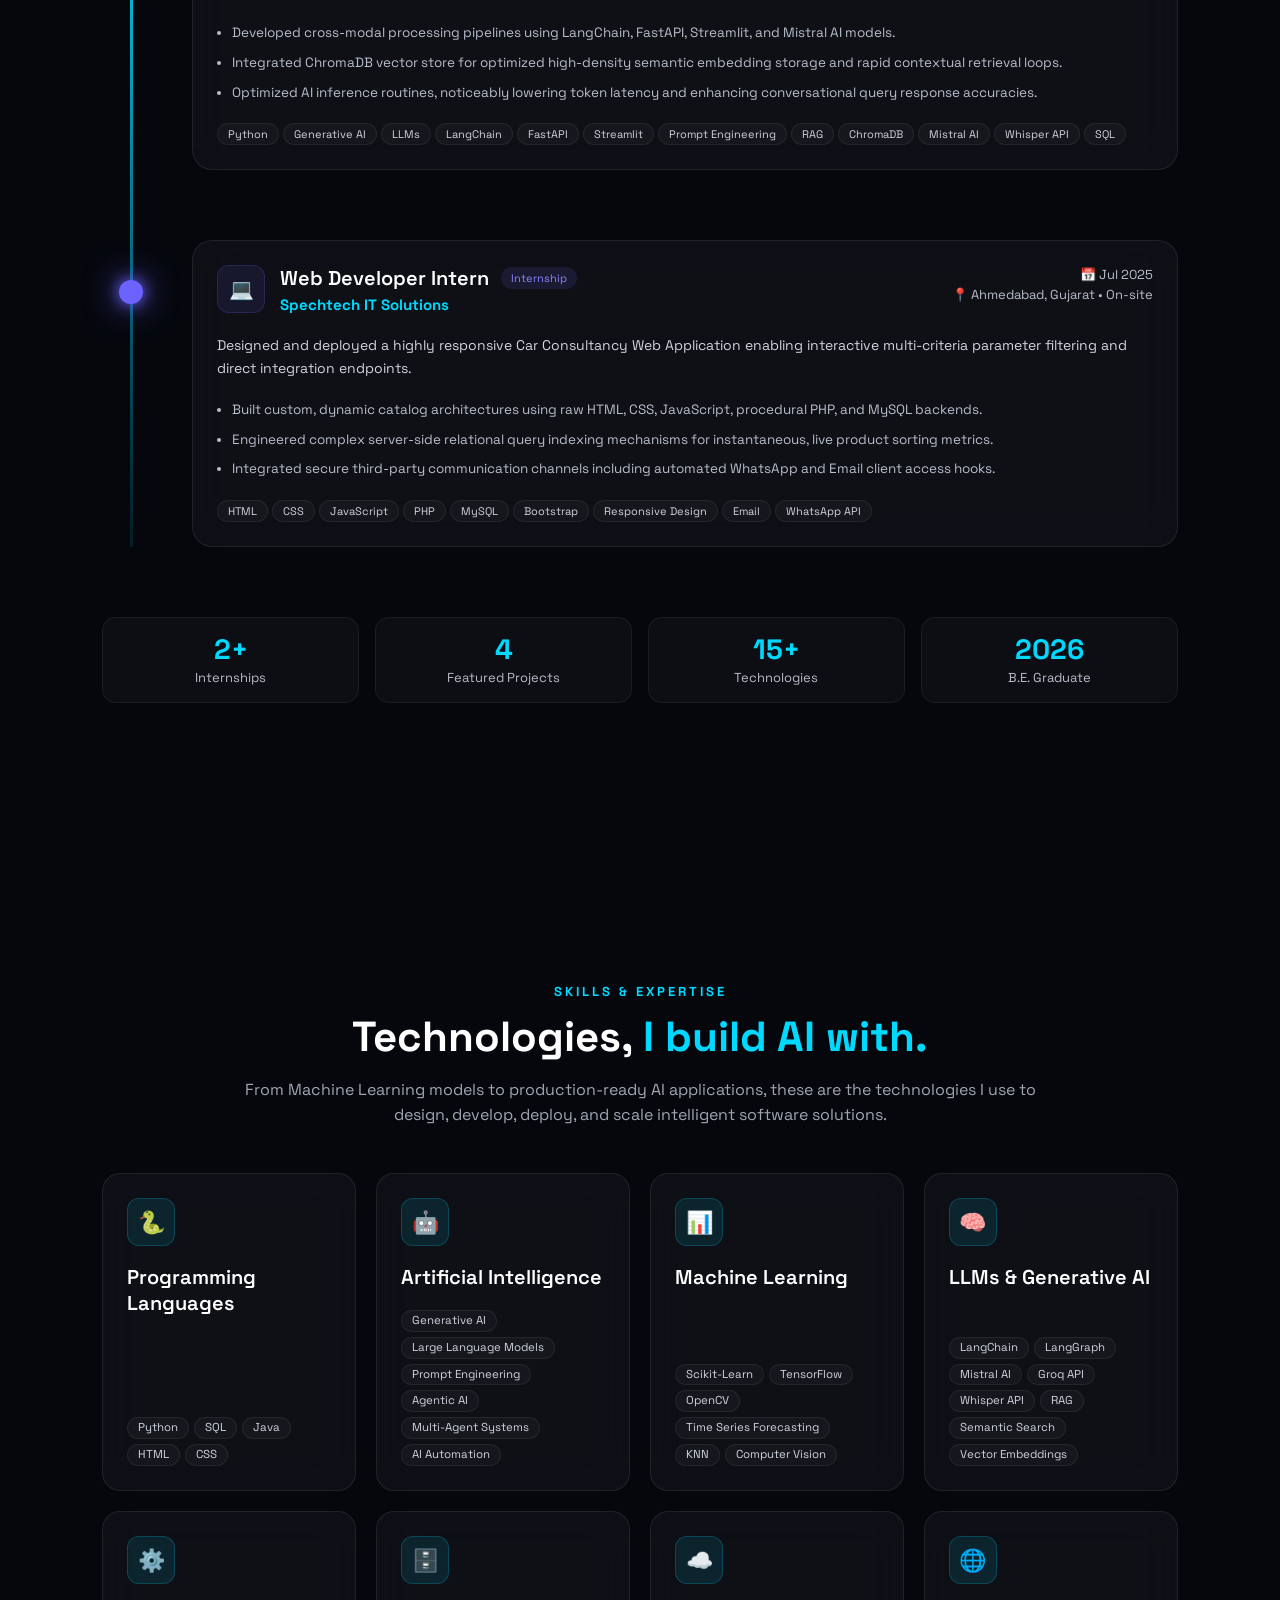
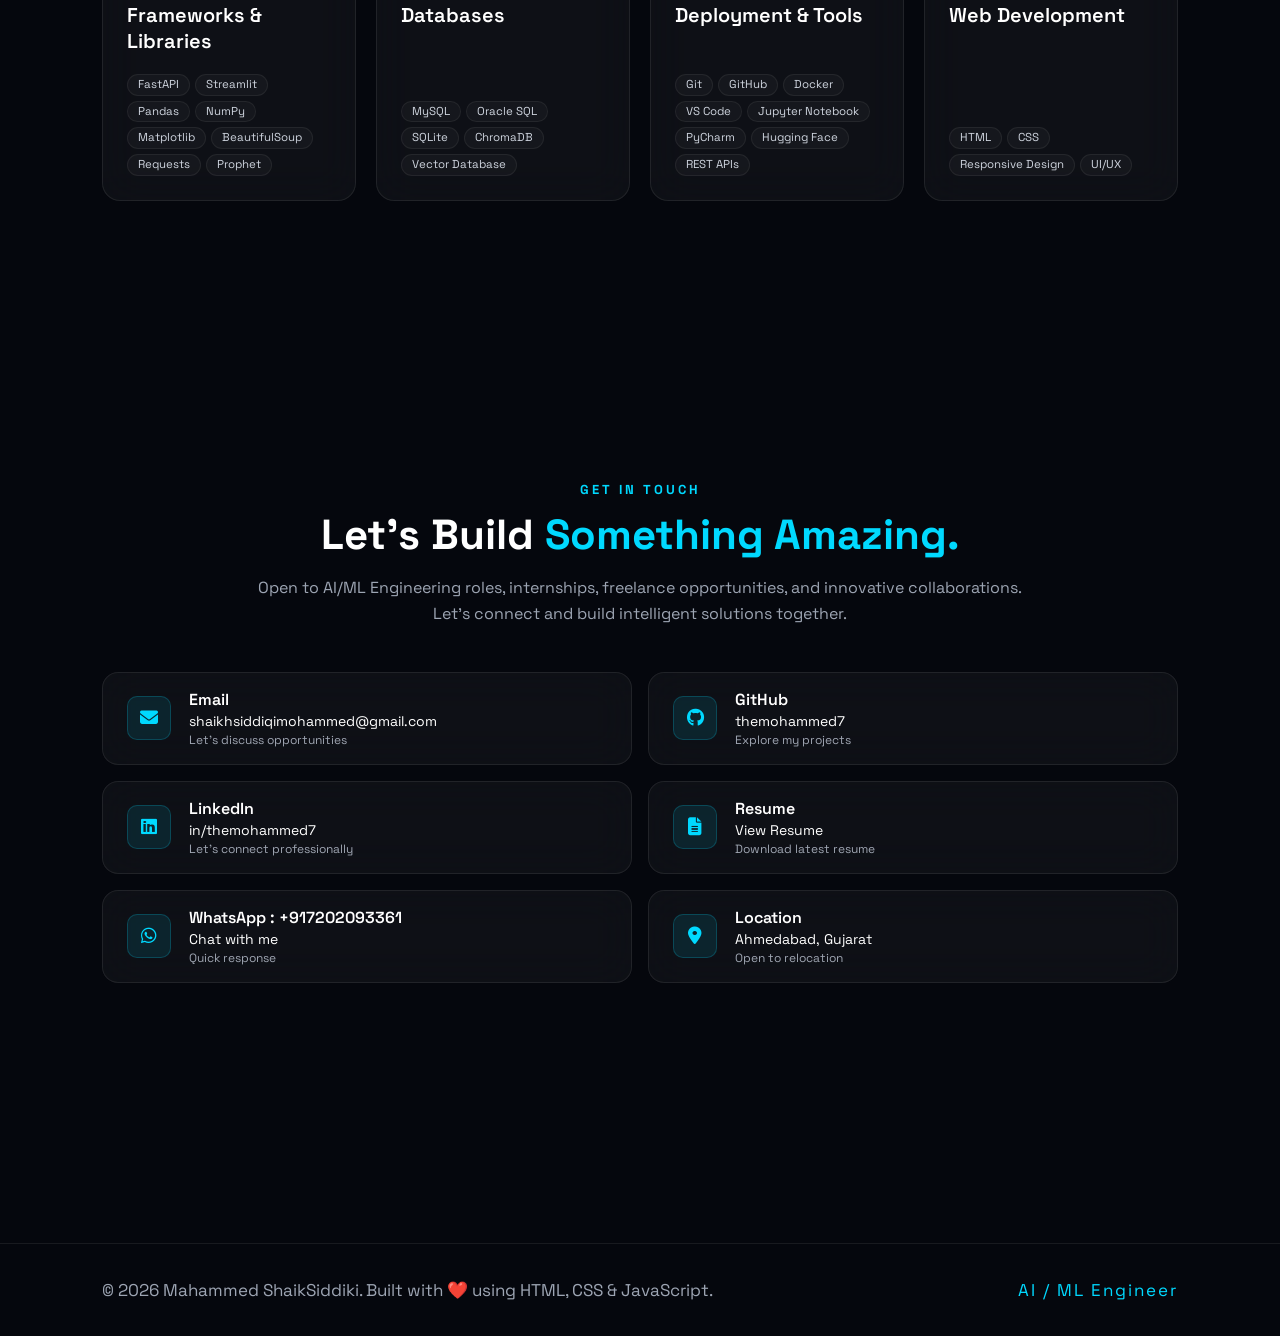
==== commit 0da299a6: "Refactor: optimize layout, compress card sizes, and unify background" ====
--- a/index.html
+++ b/index.html
@@ -175,11 +175,11 @@
 
 </section>
 
-<div class="scroll-indicator">
+<!-- <div class="scroll-indicator">
 
     <span></span>
 
-</div>
+</div> -->
 
    <section id="about" class="about">
 
@@ -231,119 +231,71 @@
 
 <h2>Education Journey</h2>
 
-<p>Click any card and scroll to view details</p>
+<p>Click any card to view details</p>
 
 </div>
 
 <div class="education-timeline">
 
-<div class="edu-card" data-target="ssc">
-
-<div class="year">2020</div>
-
-<h3>SSC</h3>
-
-<p>81%</p>
-
-</div>
-
-<div class="edu-card" data-target="hsc">
-
-<div class="year">2022</div>
-
-<h3>HSC Science</h3>
-
-<p>71%</p>
-
-</div>
-
-<div class="edu-card" data-target="be">
-
-<div class="year">2022 - 2026</div>
-
-<h3>B.E Computer Engineering</h3>
-
-<p>CGPA 8.94</p>
-
-</div>
-
-</div>
-
-<div class="education-details">
-
-<div id="ssc" class="edu-info active">
-
-<h3>SSC</h3>
-
-<p><strong>School :</strong> Maulana Husain Ahmad Madni High School</p>
-
-<p><strong>Board :</strong> GSEB</p>
-
-<p><strong>Passing Year :</strong> 2020</p>
-
-<p><strong>Percentage :</strong> 81%</p>
-
-<a href="documents/ssc-result.jpeg"
-target="_blank"
-class="edu-btn">
-
-View Certificate
-
-</a>
-
-</div>
-
-<div id="hsc" class="edu-info">
-
-<h3>HSC Science</h3>
-
-<p><strong>School :</strong> Munshi Manubarvala Memorial Charitable Trust</p>
-
-<p><strong>Board :</strong> GSEB</p>
-
-<p><strong>Stream :</strong> Science</p>
-
-<p><strong>Passing Year :</strong> 2022</p>
-
-<p><strong>Percentage :</strong> 71%</p>
-
-<a href="documents/hsc-result.jpeg"
-target="_blank"
-class="edu-btn">
-
-View Certificate
-
-</a>
-
-</div>
-
-<div id="be" class="edu-info">
-
-<h3>Bachelor of Engineering</h3>
-
-<p><strong>College :</strong> Sardar Patel College of Engineering</p>
-
-<p><strong>University :</strong> GTU</p>
-
-<p><strong>Branch :</strong> Computer Engineering</p>
-
-<p><strong>CGPA :</strong> 8.94</p>
-
-<p><strong>Passing Year :</strong> 2026</p>
-
-<a href="documents/be-result.jpeg"
-target="_blank"
-class="edu-btn">
-
-View Certificate
-
-</a>
-
-</div>
-
-</div>
-
-</div>
+    
+    <div class="edu-card" data-target="ssc">
+        <div class="edu-card-summary">
+            <div class="year">2020</div>
+            <h3>SSC</h3>
+            <p>81%</p>
+        </div>
+        
+        
+        <div id="ssc" class="edu-info">
+            <p><strong>School :</strong> Maulana Husain Ahmad Madni High School</p>
+            <p><strong>Board :</strong> GSEB</p>
+            <p><strong>Passing Year :</strong> 2020</p>
+            <p><strong>Percentage :</strong> 81%</p>
+            <a href="documents/ssc-result.jpeg" target="_blank" class="edu-btn">View Certificate</a>
+        </div>
+    </div>
+
+    
+    <div class="edu-card" data-target="hsc">
+        <div class="edu-card-summary">
+            <div class="year">2022</div>
+            <h3>HSC Science</h3>
+            <p>71%</p>
+        </div>
+        
+       
+        <div id="hsc" class="edu-info">
+            <p><strong>School :</strong> Munshi Manubarvala Memorial Charitable Trust</p>
+            <p><strong>Board :</strong> GSEB</p>
+            <p><strong>Stream :</strong> Science</p>
+            <p><strong>Passing Year :</strong> 2022</p>
+            <p><strong>Percentage :</strong> 71%</p>
+            <a href="documents/hsc-result.jpeg" target="_blank" class="edu-btn">View Certificate</a>
+        </div>
+    </div>
+
+    
+    <div class="edu-card" data-target="be">
+        <div class="edu-card-summary">
+            <div class="year">2022 - 2026</div>
+            <h3>B.E Computer Engineering</h3>
+            <p>CGPA 8.94</p>
+        </div>
+        
+        
+        <div id="be" class="edu-info">
+            <p><strong>College :</strong> Sardar Patel College of Engineering</p>
+            <p><strong>University :</strong> GTU</p>
+            <p><strong>Branch :</strong> Computer Engineering</p>
+            <p><strong>CGPA :</strong> 8.94</p>
+            <p><strong>Passing Year :</strong> 2026</p>
+            <a href="documents/be-result.jpeg" target="_blank" class="edu-btn">View Certificate</a>
+        </div>
+    </div>
+
+</div>
+
+
 
 </section>
 
@@ -384,26 +336,13 @@
 
         </h4>
 
+        <!-- REPLACE IN PROJECT 1 -->
         <p class="project-description">
-
-            ResearchMind is an AI-powered Autonomous Multi-Agent Research Platform
-    that automates the complete research lifecycle using specialized AI agents.
-    The system performs intelligent web search, extracts relevant information,
-    generates structured research reports, evaluates report quality, and delivers
-    downloadable results through an intuitive Streamlit interface, significantly
-    reducing manual research effort and improving productivity.
-
+            Autonomous multi-agent research assistant that automates web search, information extraction, and report generation using specialized AI workflows.
         </p>
 
         <div class="highlight-box">
-
-            ⚡ Built an autonomous Multi-Agent AI platform where specialized
-AI agents collaborate to perform web search, content extraction,
-research report generation, and quality evaluation. Integrated
-LangChain, Mistral AI, Tavily Search, BeautifulSoup, and Streamlit
-to create an intelligent end-to-end research automation workflow
-capable of producing high-quality AI-assisted research reports.
-
+            ⚡ Built a collaborative agent workspace using LangChain, Mistral AI, and Streamlit to automate deep web scraping and report orchestration.
         </div>
 
         <div class="tech-tags">
@@ -504,40 +443,13 @@
 
         </h4>
 
+        
         <p class="project-description">
-
-            An advanced AI-powered research platform that processes PDFs,
-            audio recordings, and YouTube videos using a Multi-Agent
-            architecture.
-
-            The system performs intelligent document retrieval,
-            semantic search,
-            transcription,
-            summarization,
-            and context-aware question answering through
-            Retrieval-Augmented Generation (RAG),
-            enabling users to interact with knowledge using
-            natural language.
-
+            Advanced AI platform processing multi-format data via multi-agent RAG architecture for intelligent document, audio, and video semantic analysis.
         </p>
 
         <div class="highlight-box">
-
-            ⚡ Developed an end-to-end Multi-Agent AI Research System
-            integrating PDF RAG,
-            Audio & YouTube Transcription,
-            Semantic Search,
-            Intelligent Chat,
-            and Agent-based task orchestration.
-
-            The platform automates document analysis,
-            meeting summarization,
-            contextual question answering,
-            and intelligent knowledge retrieval using
-            Large Language Models,
-            Vector Search,
-            and modern AI workflows.
-
+            ⚡ Engineered multi-modal pipelines using LangChain, Whisper API, and ChromaDB vector search for context-aware question answering.
         </div>
 
         <div class="tech-tags">
@@ -641,27 +553,13 @@
 
         </h4>
 
+        
         <p class="project-description">
-
-            VisionTrack is an AI-powered attendance management platform
-            that leverages Computer Vision and Machine Learning to
-            automate employee attendance using real-time face recognition.
-            The system provides secure self-registration, role-based
-            dashboards, attendance analytics, absentee monitoring,
-            and intelligent employee management through a modern
-            Streamlit interface.
-
+            AI-powered employee presence tracking dashboard using computer vision and machine learning for automated registration and real-time roll calls.
         </p>
 
         <div class="highlight-box">
-
-            ⚡ Developed a real-time AI-powered attendance system using
-            OpenCV and K-Nearest Neighbors (KNN) for accurate face
-            recognition. Designed secure employee self-registration,
-            automated attendance tracking, admin analytics, monthly
-            absentee warnings, and interactive attendance visualization,
-            eliminating manual attendance processes.
-
+            ⚡ Developed face recognition pipelines utilizing OpenCV and KNN classification with role-based analytics in a sleek glassmorphic interface.
         </div>
 
         <div class="tech-tags">
@@ -750,26 +648,13 @@
             Intelligent Sales Forecasting & Business Analytics Platform
         </h4>
 
+        <!-- REPLACE IN PROJECT 4 -->
         <p class="project-description">
-
-            SalesForge AI is a modern AI-powered business intelligence platform
-            developed to analyze historical sales data, forecast future revenue,
-            visualize business performance, and deliver actionable insights
-            through interactive dashboards.
-
-            The platform leverages Machine Learning and Time-Series Forecasting
-            to help businesses make accurate, data-driven decisions.
-
+            Predictive analytics intelligence tool engineered to analyze historical business datasets, track KPI monitors, and forecast future revenue metrics.
         </p>
 
         <div class="highlight-box">
-
-            ⚡ Built an end-to-end AI Sales Forecasting platform using
-            Facebook Prophet, Streamlit, Pandas, Matplotlib, and Seaborn.
-            Designed interactive KPI dashboards, regional performance analysis,
-            monthly revenue forecasting, downloadable reports, and business
-            intelligence visualizations for strategic planning.
-
+            ⚡ Implemented end-to-end predictive time-series modeling using Facebook Prophet, Pandas, and interactive visualization dashboards.
         </div>
 
         <div class="tech-tags">
@@ -838,6 +723,10 @@
 </div>
 
 </div>
+<div class="projects-footer-note">
+            <i class="fa-solid fa-circle-info"></i>
+            <span>Click on any project's case study to broaden your knowledge and view deep architectures.</span>
+        </div>
 
 </section>
 <!-- ==========================================
@@ -1347,55 +1236,14 @@
 
 
                 <p class="experience-description">
-
-                    Worked on Machine Learning, Generative AI,
-                    Large Language Models (LLMs), Prompt Engineering,
-                    Python, and SQL while building production-ready
-                    AI applications.
-
-                    During the internship, I engineered an end-to-end
-                    <strong>Multimodal AI Research Assistant</strong>
-                    capable of understanding PDFs, YouTube videos,
-                    and audio files using Retrieval-Augmented Generation,
-                    semantic search, and conversational AI.
-
-                </p>
-
-
-
-                <ul class="experience-points">
-
-                    <li>
-
-                        Developed an end-to-end Multimodal AI Research Assistant using LangChain, FastAPI, Streamlit, and Mistral AI.
-
-                    </li>
-
-                    <li>
-
-                        Built PDF RAG, Audio Transcription, and YouTube Analysis pipelines with semantic search capabilities.
-
-                    </li>
-
-                    <li>
-
-                        Integrated ChromaDB vector database for efficient embedding storage and contextual retrieval.
-
-                    </li>
-
-                    <li>
-
-                        Designed conversational AI workflows with intelligent summarization, action-item extraction, and contextual question answering.
-
-                    </li>
-
-                    <li>
-
-                        Optimized AI inference pipelines, improving response quality and overall application performance.
-
-                    </li>
-
-                </ul>
+    Engineered an end-to-end Multimodal AI Research Assistant utilizing Retrieval-Augmented Generation (RAG) and semantic search architectures to index multi-format knowledge assets.
+</p>
+
+<ul class="experience-points">
+    <li>Developed cross-modal processing pipelines using LangChain, FastAPI, Streamlit, and Mistral AI models.</li>
+    <li>Integrated ChromaDB vector store for optimized high-density semantic embedding storage and rapid contextual retrieval loops.</li>
+    <li>Optimized AI inference routines, noticeably lowering token latency and enhancing conversational query response accuracies.</li>
+</ul>
 
 
 
@@ -1502,50 +1350,14 @@
 
 
                 <p class="experience-description">
-
-                    Designed and developed a responsive Car Consultancy
-                    Web Application allowing users to browse vehicles,
-                    compare prices, filter cars based on different
-                    criteria, and directly contact consultants through
-                    Email and WhatsApp.
-
-                </p>
-
-
-
-                <ul class="experience-points">
-
-                    <li>
-
-                        Built a responsive Car Consultancy Website using HTML, CSS, JavaScript, PHP, and MySQL.
-
-                    </li>
-
-                    <li>
-
-                        Developed an advanced filtering system for car brand, model, and pricing.
-
-                    </li>
-
-                    <li>
-
-                        Integrated Email and WhatsApp communication for direct customer interaction.
-
-                    </li>
-
-                    <li>
-
-                        Improved mobile responsiveness and overall UI/UX.
-
-                    </li>
-
-                    <li>
-
-                        Created an intuitive platform for exploring and comparing vehicles.
-
-                    </li>
-
-                </ul>
+    Designed and deployed a highly responsive Car Consultancy Web Application enabling interactive multi-criteria parameter filtering and direct integration endpoints.
+</p>
+
+<ul class="experience-points">
+    <li>Built custom, dynamic catalog architectures using raw HTML, CSS, JavaScript, procedural PHP, and MySQL backends.</li>
+    <li>Engineered complex server-side relational query indexing mechanisms for instantaneous, live product sorting metrics.</li>
+    <li>Integrated secure third-party communication channels including automated WhatsApp and Email client access hooks.</li>
+</ul>
 
 
 
--- a/style.css
+++ b/style.css
@@ -15,6 +15,7 @@
 overflow-x:hidden;
 
 }
+
 
 a{
 
@@ -775,39 +776,7 @@
 
 }
 
-/* ==========================
-CURSOR GLOW
-========================== */
-
-/* .cursor-glow{
-
-position:fixed;
-
-width:250px;
-
-height:250px;
-
-background:#00d9ff;
-
-filter:blur(140px);
-
-opacity:.12;
-
-border-radius:50%;
-
-pointer-events:none;
-
-transform:translate(-50%,-50%);
-
-z-index:-1;
-
-transition:
-
-left .08s linear,
-
-top .08s linear;
-
-} */
+
 
 /* ==========================
 PROFILE CARD
@@ -851,42 +820,17 @@
 
 }
 
-/* ==========================
-WAVE
-========================== */
-
-/* .wave-divider{
-
-margin-top:-120px;
-
-line-height:0;
-
-}
-
-.wave-divider svg{
-
-display:block;
-
-width:100%;
-
-height:160px;
-
-} */
+
 
 /* ==========================================
 ABOUT SECTION
 ========================================== */
 
-.about{
-
-    padding:120px 8%;
-
-    position:relative;
-
-    overflow:hidden;
-
-    background:transparent;
-
+.about {
+    padding: 60px 8%; /* Reduced top/bottom padding from 120px to save space */
+    position: relative;
+    overflow: hidden;
+    background: transparent;
 }
 
 .about::before{
@@ -909,439 +853,264 @@
 
 }
 
-.about-wrapper{
-
-max-width:1100px;
-
-margin:auto;
-
-}
-
-.section-heading{
-
-margin-bottom:70px;
-
-}
-
-.section-heading p{
-
-color:#00d9ff;
-
-letter-spacing:3px;
-
-font-size:15px;
-
-margin-bottom:12px;
-
-font-weight:600;
-
-text-transform:uppercase;
-
-}
-
-.section-heading h2{
-
-font-size:58px;
-
-margin-bottom:10px;
-
-}
-
-.about-text{
-
-display:flex;
-
-flex-direction:column;
-
-gap:28px;
-
-margin-bottom:90px;
-
-}
-
-.about-text p{
-
-font-size:19px;
-
-line-height:2;
-
-color:#d7d7d7;
-
-}
-
-.highlight{
-
-color:#00d9ff;
-
-font-weight:600;
-
+.about-wrapper {
+    max-width: 900px; /* Brought down from 1100px for a more compact structure */
+    margin: auto;
+}
+
+.section-heading {
+    margin-bottom: 30px; /* Slid down margin spacing from 70px */
+}
+
+.section-heading p {
+    color: #00d9ff;
+    letter-spacing: 2px;
+    font-size: 13px; /* Scaled text layer from 15px */
+    font-weight: 600;
+    text-transform: uppercase;
+    margin-bottom: 6px;
+}
+
+.section-heading h2 {
+    font-size: 38px; /* Scaled down from 58px for clean row height density */
+    margin-bottom: 6px;
+}
+
+.about-text {
+    display: flex;
+    flex-direction: column;
+    gap: 14px; /* Shrunk spacing gap from 28px */
+    margin-bottom: 40px; /* Reduced bottom gap from 90px */
+}
+
+.about-text p {
+    font-size: 15px; /* Compacted text footprint down from 19px */
+    line-height: 1.6; /* Balanced height proportions */
+    color: #d7d7d7;
+}
+
+.highlight {
+    color: #00d9ff;
+    font-weight: 600;
 }
 
 /* ==============================
 Education Title
 ============================== */
 
-.education-title{
-
-margin-bottom:45px;
-
-}
-
-.education-title h2{
-
-font-size:42px;
-
-margin-bottom:10px;
-
-}
-
-.education-title p{
-
-color:#8b8b8b;
-
+.education-title {
+    margin-bottom: 20px; /* Tighter baseline spacing down from 45px */
+}
+
+.education-title h2 {
+    font-size: 26px; /* Scaled down from 42px */
+    margin-bottom: 4px;
+}
+
+.education-title p {
+    font-size: 13px;
+    color: #8b8b8b;
+}
+
+@media (max-width: 768px) {
+    .about {
+        padding: 40px 5%; /* Minimized workspace gaps on touch displays */
+    }
+
+    .section-heading h2 {
+        font-size: 28px;
+    }
+
+    .about-text p {
+        font-size: 14px;
+        line-height: 1.5;
+    }
+
+    .education-title h2 {
+        font-size: 22px;
+    }
 }
 
 /* ==============================
 Timeline
 ============================== */
 
-.education-timeline{
-
-display:flex;
-
-flex-direction:column;
-
-gap:25px;
-
-position:relative;
-
-margin-bottom:50px;
-
-}
-
-.education-timeline::before{
-
-content:"";
-
-position:absolute;
-
-left:22px;
-
-top:0;
-
-width:3px;
-
-height:100%;
-
-background:#00d9ff;
-
-opacity:.25;
-
-}
-
 /* ==============================
-Cards
+EDUCATION TIMELINE (COMPACT ACCORDION)
 ============================== */
-
-.edu-card{
-
-position:relative;
-
-padding:30px;
-
-padding-left:70px;
-
-background:rgba(255,255,255,.04);
-
-border:1px solid rgba(255,255,255,.08);
-
-border-radius:18px;
-
-cursor:pointer;
-
-transition:.35s;
-
-backdrop-filter:blur(20px);
-
-}
-
-.edu-card::before{
-
-content:"";
-
-position:absolute;
-
-left:12px;
-
-top:36px;
-
-width:22px;
-
-height:22px;
-
-background:#00d9ff;
-
-border-radius:50%;
-
-box-shadow:0 0 18px #00d9ff;
-
-}
-
-.edu-card:hover{
-
-transform:translateX(15px);
-
-border-color:#00d9ff;
-
-box-shadow:0 20px 45px rgba(0,217,255,.15);
-
-}
-
-.year{
-
-display:inline-block;
-
-padding:8px 16px;
-
-background:#00d9ff;
-
-color:#000;
-
-font-weight:700;
-
-border-radius:50px;
-
-margin-bottom:15px;
-
-}
-
-.edu-card h3{
-
-font-size:26px;
-
-margin-bottom:10px;
-
-}
-
-.edu-card p{
-
-font-size:17px;
-
-color:#bcbcbc;
-
+.education-timeline {
+    display: flex;
+    flex-direction: column;
+    gap: 12px; /* Reduced gap space layout metrics from 25px */
+    position: relative;
+    margin-bottom: 30px;
+}
+
+.education-timeline::before {
+    content: "";
+    position: absolute;
+    left: 20px;
+    top: 0;
+    width: 2px;
+    height: 100%;
+    background: #00d9ff;
+    opacity: .15;
+    z-index: 1;
 }
 
 /* ==============================
-Education Details
+Accordion Layout Box Controls
 ============================== */
-
-.education-details{
-
-margin-top:60px;
-
-}
-
-.edu-info{
-
-display:none;
-
-padding:35px;
-
-background:rgba(255,255,255,.04);
-
-border-radius:20px;
-
-border:1px solid rgba(255,255,255,.08);
-
-animation:fadeUp .5s ease;
-
-}
-
-.edu-info.active{
-
-display:block;
-
-}
-
-.edu-info h3{
-
-font-size:32px;
-
-margin-bottom:25px;
-
-color:#00d9ff;
-
-}
-
-.edu-info p{
-
-margin-bottom:16px;
-
-font-size:18px;
-
-color:#d0d0d0;
-
+.edu-card {
+    position: relative;
+    background: rgba(255, 255, 255, .03);
+    border: 1px solid rgba(255, 255, 255, .06);
+    border-radius: 14px; /* Slightly tighter border corners matching new compact styles */
+    transition: all 0.35s cubic-bezier(0.4, 0, 0.2, 1);
+    backdrop-filter: blur(20px);
+    z-index: 2;
+    overflow: hidden; /* Clips expanding dropdown fields cleanly */
+}
+
+.edu-card-summary {
+    padding: 16px 20px 16px 55px; /* Compact structural paddings built down from 30px */
+    cursor: pointer;
+    display: flex;
+    align-items: center;
+    justify-content: space-between;
+    flex-wrap: wrap;
+    gap: 10px;
+}
+
+.edu-card::before {
+    content: "";
+    position: absolute;
+    left: 14px;
+    top: 22px; /* Aligned center dot cleanly next to small font baselines */
+    width: 12px; /* Mini tracking dots scaled down from 22px */
+    height: 12px;
+    background: rgba(255, 255, 255, 0.2);
+    border-radius: 50%;
+    transition: all 0.35s ease;
+    z-index: 3;
+}
+
+/* Hover & Active System Changes */
+.edu-card:hover {
+    border-color: rgba(0, 217, 255, 0.4);
+    background: rgba(255, 255, 255, .05);
+}
+
+.edu-card.active {
+    border-color: #00d9ff;
+    background: rgba(0, 217, 255, .03);
+    box-shadow: 0 10px 30px rgba(0, 217, 255, 0.08);
+}
+
+.edu-card.active::before {
+    background: #00d9ff;
+    box-shadow: 0 0 12px #00d9ff;
+}
+
+/* High-Density Typographic Scaling */
+.year {
+    display: inline-block;
+    padding: 3px 10px; /* Small, micro tag padding footprints */
+    background: rgba(0, 217, 255, 0.1);
+    border: 1px solid rgba(0, 217, 255, 0.2);
+    color: #00d9ff;
+    font-weight: 600;
+    border-radius: 30px; /* ENFORCES THE PERFECT CIRCLE PILL TAG LOOK */
+    font-size: 11px;
+}
+
+.edu-card.active .year {
+    background: #00d9ff;
+    color: #000;
+}
+
+.edu-card h3 {
+    font-size: 16px; /* Reduced headline typography scales from 26px */
+    font-weight: 500;
+    flex-grow: 1;
+    margin-left: 15px;
+    color: #fff;
+}
+
+.edu-card p {
+    font-size: 13px; /* Smaller score markers from 17px */
+    color: #a5adb9;
 }
 
 /* ==============================
-Animation
-============================== */
-
-@keyframes fadeUp{
-
-from{
-
-opacity:0;
-
-transform:translateY(40px);
-
-}
-
-to{
-
-opacity:1;
-
-transform:translateY(0);
-
-}
-
-}
-
-/* ==============================
-Responsive
-============================== */
-
-@media(max-width:900px){
-
-.section-heading{
-
-text-align:center;
-
-}
-
-.section-heading h2{
-
-font-size:42px;
-
-}
-
-.about-text{
-
-text-align:center;
-
-}
-
-.education-title{
-
-text-align:center;
-
-}
-
-.edu-card{
-
-padding-left:60px;
-
-}
-
-}
-
-@media(max-width:600px){
-
-.about{
-
-padding:90px 7%;
-
-}
-
-.section-heading h2{
-
-font-size:34px;
-
-}
-
-.about-text p{
-
-font-size:17px;
-
-line-height:1.9;
-
-}
-
-.education-title h2{
-
-font-size:30px;
-
-}
-
-.edu-card h3{
-
-font-size:22px;
-
-}
-
-.edu-info h3{
-
-font-size:26px;
-
-}
-
-.edu-info p{
-
-font-size:16px;
-
-}
-
-}
-
-.edu-btn{
-
-display:inline-flex;
-
-align-items:center;
-
-gap:10px;
-
-margin-top:30px;
-
-padding:14px 28px;
-
-background:#00d9ff;
-
-color:#000;
-
-font-weight:600;
-
-border-radius:10px;
-
-transition:.35s;
-
-}
-
-.edu-btn:hover{
-
-transform:translateY(-5px);
-
-box-shadow:0 15px 35px rgba(0,217,255,.35);
-
-}
-
-/* =======================================================
-PROJECTS
-======================================================= */
-
-/* .projects{
-
-    width:100%;
-
-    padding:120px 8%;
-
-    position:relative;
-
-    display:block;
-
-    overflow:visible;
-
-} */
+Dropdown Animation Engine
+============================= */
+.edu-info {
+    max-height: 0; /* Keeps details cleanly hidden out of sight initially */
+    overflow: hidden;
+    transition: max-height 0.35s cubic-bezier(0.4, 0, 0.2, 1); /* Fluid accordion collapse motion */
+    padding: 0 20px; /* Pads sides only while hidden to avoid layout jumps */
+    background: rgba(0, 0, 0, 0.15);
+    border-top: 1px solid transparent;
+}
+
+.edu-card.active .edu-info {
+    border-top: 1px solid rgba(255, 255, 255, 0.06);
+    padding: 20px 20px 20px 55px; /* Expands internal fields cleanly upon class injection */
+}
+
+.edu-info p {
+    margin-bottom: 8px;
+    font-size: 13px; /* Reduced layout text descriptions matching image_f9bc5d.png style */
+    color: #b0b8c4;
+    text-align: left;
+}
+
+.edu-info p strong {
+    color: #fff;
+    font-weight: 500;
+}
+
+/* Micro Action Buttons */
+.edu-btn {
+    display: inline-flex;
+    align-items: center;
+    margin-top: 12px;
+    padding: 6px 16px; /* Packed link targets down from raw layout metrics */
+    background: #00d9ff;
+    color: #000;
+    font-weight: 600;
+    border-radius: 8px;
+    font-size: 12px;
+    transition: all 0.25s ease;
+}
+
+.edu-btn:hover {
+    transform: translateY(-2px);
+    box-shadow: 0 6px 15px rgba(0, 217, 255, 0.3);
+}
+
+@media(max-width: 600px) {
+    .edu-card-summary {
+        padding: 12px 16px 12px 45px;
+        flex-direction: column;
+        align-items: flex-start;
+        gap: 4px;
+    }
+    .edu-card h3 {
+        margin-left: 0;
+        font-size: 15px;
+    }
+    .edu-card::before {
+        left: 16px;
+        top: 18px;
+    }
+    .edu-card.active .edu-info {
+        padding: 16px 16px 16px 45px;
+    }
+}
+
+
 
 /* =======================================================
 PROJECTS SECTION WRAPPER
@@ -1355,9 +1124,9 @@
 
 .projects-container {
     width: 100%;
-    display: flex;
-    flex-direction: column;
-    gap: 60px; /* Sightly reduced gap for cleaner spacing on layout transitions */
+    display: grid;
+    grid-template-columns: repeat(2, 1fr); /* Splits into two neat columns on desktop views */
+    gap: 40px; /* Reduces excessive padding spaces */
 }
 /* ==========================================
 PROJECTS HEADING
@@ -1386,30 +1155,56 @@
     font-weight:700;
 
 }
+/* =======================================================
+ULTRA-COMPACT TECH TAGS GRID
+======================================================= */
+.tech-tags {
+    display: flex;
+    flex-wrap: wrap;
+    gap: 4px; /* Bring all tags as close together as safely possible */
+    margin-bottom: 20px; /* Reduced empty boundary area height */
+}
+
+.tech-tags span {
+    padding: 3px 8px; /* Micro padding values to minimize spatial mass */
+    border-radius: 12px; /* Sleeker, tight borders for smaller text items */
+    border: 1px solid rgba(255, 255, 255, 0.06);
+    background: rgba(255, 255, 255, 0.02);
+    color: #b0b8c4;
+    font-size: 11.5px; /* High-density micro typography */
+    transition: all 0.25s ease;
+    cursor: default;
+    line-height: 1.2;
+}
+
+.tech-tags span:hover {
+    background: #00d9ff;
+    color: #000;
+    border-color: #00d9ff;
+    transform: translateY(-2px); /* Tiny interactive micro-lift */
+}
 
 .project-card {
     width: 100%;
-    max-width: 1250px;
-    margin: 0 auto;
     display: flex;
     flex-direction: column;
     background: rgba(255, 255, 255, .04);
     border: 1px solid rgba(255, 255, 255, .08);
-    border-radius: 28px;
+    border-radius: 24px; /* Slightly tighter border radius for clean box framing */
     overflow: hidden;
     position: relative;
     transition: transform .35s ease, border-color .35s ease, box-shadow .35s ease;
 }
 
 .project-card:hover {
-    transform: translateY(-10px);
+    transform: translateY(-8px);
     border-color: #00d9ff;
-    box-shadow: 0 30px 70px rgba(0, 217, 255, .15);
+    box-shadow: 0 20px 50px rgba(0, 217, 255, .12);
 }
 
 .project-image {
     width: 100%;
-    height: 380px; /* Default desktop view height */
+    height: 240px; /* Reduced vertical banner size from 380px for tighter sizing profile */
     overflow: hidden;
 }
 
@@ -1419,424 +1214,219 @@
     object-fit: cover;
     transition: transform 1s ease;
 }
-/* .project-card{
-
-    width:100%;
-
-    max-width:1250px;
-
-    margin:0 auto;
-
-    display:flex;
-
-    flex-direction:column;
-
-    background:rgba(255,255,255,.04);
-
-    border:1px solid rgba(255,255,255,.08);
-
-    border-radius:28px;
-
-    overflow:hidden;
-
-    position:relative;
-
-}
-
-.project-card:hover{
-
-    transform:translateY(-10px);
-
-    border-color:#00d9ff;
-
-    box-shadow:0 30px 70px rgba(0,217,255,.15);
-
-}
-
-.project-image{
-
-    height:380px;
-
-    overflow:hidden;
-
-}
-
-.project-image img{
-
-    width:100%;
-
-    height:100%;
-
-    object-fit:cover;
-
-    transition:1s;
-
-}
-
-.project-card:hover img{
-
-    transform:scale(1.08);
-
-} */
-
-.project-content{
-
-    padding:40px;
-
-}
-
-.project-content h2{
-
-    font-size:42px;
-
-    margin-bottom:10px;
-
-}
-
-.project-content h4{
-
-    color:#00d9ff;
-
-    font-size:24px;
-
-    margin-bottom:30px;
-
-}
-
-.project-description{
-
-    color:#bfbfbf;
-
-    font-size:19px;
-
-    line-height:1.9;
-
-    margin-bottom:35px;
-
-}
-
-/* ==========================
-Highlight Box
-========================== */
-
-.highlight-box{
-
-    background:rgba(0,217,255,.08);
-
-    border:1px solid rgba(0,217,255,.18);
-
-    padding:28px;
-
-    border-radius:18px;
-
-    color:#e8e8e8;
-
-    line-height:1.9;
-
-    margin-bottom:35px;
-
+
+/* =======================================================
+COMPACT CARD BODY PROPERTIES
+======================================================= */
+.project-content {
+    padding: 20px; /* Reduced internal padding from 30px/40px to shrink card footprint */
+    display: flex;
+    flex-direction: column;
+    flex-grow: 1;
+}
+
+.project-content h2 {
+    font-size: 22px; /* Sharper headline size for better row scaling */
+    line-height: 1.2;
+    margin-bottom: 6px; /* Tight text margins */
+}
+
+.project-content h4 {
+    color: #00d9ff;
+    font-size: 14px; /* Crisp subheadings */
+    margin-bottom: 15px; /* Reduced gap */
+    font-weight: 500;
+}
+
+.project-description {
+    color: #bfbfbf;
+    font-size: 15px;
+    line-height: 1.6;
+    margin-bottom: 20px;
+    display: -webkit-box;
+    -webkit-line-clamp: 2; /* Clips strictly at 2 lines max now */
+    -webkit-box-orient: vertical;
+    overflow: hidden;
+    height: 48px; /* Tighter static baseline for exactly 2 lines of text */
+    line-clamp: 2;
+}
+
+.highlight-box {
+    background: rgba(0, 217, 255, .05);
+    border: 1px solid rgba(0, 217, 255, .12);
+    padding: 16px; /* Slightly packed padding from 20px */
+    border-radius: 12px;
+    color: #e8e8e8;
+    line-height: 1.6;
+    font-size: 14px;
+    margin-bottom: 20px;
+    display: -webkit-box;
+    -webkit-line-clamp: 2; /* Clips strictly at 2 lines max now */
+    -webkit-box-orient: vertical;
+    overflow: hidden;
+    height: 78px; /* Sharper static layout baseline to fit the shortened alert line */
+    line-clamp: 2;
 }
 
 /* ==========================
 Tags
 ========================== */
 
-.tech-tags{
-
-    display:flex;
-
-    flex-wrap:wrap;
-
-    gap:12px;
-
-    margin-bottom:40px;
-
-}
-
-.tech-tags span{
-
-    padding:10px 18px;
-
-    border-radius:40px;
-
-    border:1px solid rgba(255,255,255,.1);
-
-    color:#bfbfbf;
-
-    transition:.35s;
-
-    cursor:pointer;
-
-    font-size:15px;
-
-}
-
-.tech-tags span:hover{
-
-    background:#00d9ff;
-
-    color:#000;
-
-    border-color:#00d9ff;
-
-    transform:translateY(-5px);
-
+/* =======================================================
+COMPACT CARD BODY PROPERTIES
+======================================================= */
+.project-content {
+    padding: 20px; /* Reduced internal padding from 30px/40px to shrink card footprint */
+    display: flex;
+    flex-direction: column;
+    flex-grow: 1;
+}
+
+.project-content h2 {
+    font-size: 22px; /* Sharper headline size for better row scaling */
+    line-height: 1.2;
+    margin-bottom: 6px; /* Tight text margins */
+}
+
+.project-content h4 {
+    color: #00d9ff;
+    font-size: 14px; /* Crisp subheadings */
+    margin-bottom: 15px; /* Reduced gap */
+    font-weight: 500;
 }
 
 /* ==========================
 Buttons
 ========================== */
 
-.project-buttons{
-
-    display:flex;
-
-    align-items:center;
-
-    gap:18px;
-
-}
-
-.case-study{
-
-    flex:1;
-
-    height:62px;
-
-    border-radius:16px;
-
-    background:linear-gradient(90deg,#00d9ff,#00b8d4);
-
-    color:#000;
-
-    font-weight:700;
-
-    display:flex;
-
-    justify-content:center;
-
-    align-items:center;
-
-    font-size:20px;
-
-    transition:.35s;
-
-}
-
-.case-study:hover{
-
-    transform:translateY(-5px);
-
-    box-shadow:0 20px 45px rgba(0,217,255,.3);
-
-}
-
-.icon-btn{
-
-    width:62px;
-
-    height:62px;
-
-    display:flex;
-
-    justify-content:center;
-
-    align-items:center;
-
-    border-radius:16px;
-
-    background:rgba(255,255,255,.05);
-
-    border:1px solid rgba(255,255,255,.08);
-
-    transition:.35s;
-
-    font-size:22px;
-
-}
-
-.icon-btn:hover{
-
-    background:#00d9ff;
-
-    color:#000;
-
-    transform:translateY(-5px);
-
+/* =======================================================
+PROJECT BUTTONS LAYOUT REPAIR
+======================================================= */
+.project-buttons {
+    display: flex;
+    align-items: center;
+    gap: 12px; /* Balanced spacing gap between consecutive click targets */
+    width: 100%;
+    margin-top: auto; /* Pushes the button array cleanly to the bottom of the card content box */
+}
+
+.case-study {
+    flex: 1; /* Allows the primary call-to-action button to scale and fill available space */
+    height: 52px; /* Tighter button height to match the reduced grid scale layout */
+    border-radius: 14px;
+    background: linear-gradient(90deg, #00d9ff, #00b8d4);
+    color: #000;
+    font-weight: 700;
+    display: flex;
+    justify-content: center;
+    align-items: center;
+    font-size: 16px; /* Optimized font size for smaller card sizing boundaries */
+    transition: transform .35s ease, box-shadow .35s ease;
+}
+
+.case-study:hover {
+    transform: translateY(-4px);
+    box-shadow: 0 12px 30px rgba(0, 217, 255, .25);
+}
+
+.icon-btn {
+    width: 52px; /* Explicit static dimensions prevent the squished square problem */
+    height: 52px;
+    flex-shrink: 0; /* Forces the box to remain a perfect square profile */
+    display: flex;
+    justify-content: center;
+    align-items: center;
+    border-radius: 14px;
+    background: rgba(255, 255, 255, .05);
+    border: 1px solid rgba(255, 255, 255, .08);
+    transition: transform .35s ease, background .35s ease, color .35s ease;
+    font-size: 18px;
+}
+
+.icon-btn:hover {
+    background: #00d9ff;
+    color: #000;
+    transform: translateY(-4px);
+}
+
+/* =======================================================
+PROJECTS BOTTOM FOOTER LINE
+======================================================= */
+.projects-footer-note {
+    width: 100%;
+    max-width: 600px;
+    margin: 60px auto 0;
+    padding: 16px 24px;
+    background: rgba(0, 217, 255, 0.03);
+    border: 1px solid rgba(0, 217, 255, 0.12);
+    border-radius: 50px; /* Rounded pill style design format */
+    display: flex;
+    align-items: center;
+    justify-content: center;
+    gap: 12px;
+    color: #8c96a4;
+    font-size: 15px;
+    text-align: center;
+    backdrop-filter: blur(10px);
+}
+
+.projects-footer-note i {
+    color: #00d9ff;
+    font-size: 16px;
+    animation: pulseGlow 2s infinite ease-in-out;
+}
+
+@keyframes pulseGlow {
+    0% { opacity: 0.6; transform: scale(1); }
+    50% { opacity: 1; transform: scale(1.1); }
+    100% { opacity: 0.6; transform: scale(1); }
 }
 
 /* ==========================
 Responsive
 ========================== */
 
-@media(max-width:900px){
-
-.project-image{
-
-height:260px;
-
-}
-
-.project-content{
-
-padding:25px;
-
-}
-
-.project-content h2{
-
-font-size:32px;
-
-}
-
-.project-content h4{
-
-font-size:21px;
-
-}
-
-.project-description{
-
-font-size:17px;
-
-}
-
-.project-buttons{
-
-flex-wrap:wrap;
-
-}
-
-.case-study{
-
-width:100%;
-
-}
-
-}
-
-/* @media(max-width:600px){
-
-.projects{
-
-padding:90px 6%;
-
-}
-
-.project-image{
-
-height:190px;
-
-}
-
-.project-content h2{
-
-font-size:27px;
-
-}
-
-.project-content h4{
-
-font-size:18px;
-
-}
-
-.highlight-box{
-
-padding:18px;
-
-font-size:15px;
-
-}
-
-.tech-tags span{
-
-font-size:13px;
-
-padding:8px 14px;
-
-}
-
-} */
-
-@media (max-width: 900px) {
+/* ==========================================
+PROJECT MEDIA REPAIRS
+========================================== */
+@media (max-width: 992px) {
+    .projects-container {
+        grid-template-columns: 1fr; /* Stacks column grids back nicely onto smaller devices */
+        gap: 40px;
+    }
+}
+
+@media (max-width: 768px) {
     .projects {
-        padding: 80px 6%;
+        padding: 60px 4%; /* Consolidated margins to expand viewing workspace on small mobile models */
     }
     
     .project-image {
-        height: 240px; /* Scales down container height gracefully to make room for textual data */
+        height: 180px; /* Lowers picture canvas height dynamically */
     }
 
     .project-content {
-        padding: 25px;
+        padding: 16px; /* Ultra-compact container tracking for mobile edge margins */
     }
 
     .project-content h2 {
-        font-size: 28px;
-        line-height: 1.3;
-    }
-
-    .project-content h4 {
-        font-size: 18px;
-        margin-bottom: 20px;
-    }
-
-    .project-description {
-        font-size: 16px;
-        line-height: 1.7;
-        margin-bottom: 25px;
-    }
-    
-    .highlight-box {
-        padding: 20px;
+        font-size: 20px;
+    }
+
+    .project-buttons {
+        flex-direction: column;
+        gap: 8px;
+    }
+
+    .case-study, .icon-btn {
+        width: 100%;
+        height: 45px;
         font-size: 15px;
-        margin-bottom: 25px;
-    }
-
-    .project-buttons {
-        flex-direction: column; /* Stacks case studies and icons to stay within tight boundaries */
-        gap: 12px;
-    }
-    
-    .case-study {
-        width: 100%;
-        height: 55px;
-        font-size: 18px;
-    }
-    
-    .project-buttons div.flex-row-links {
-        display: flex;
-        width: 100%;
-        gap: 12px;
-    }
-    
-    .project-buttons .icon-btn {
-        flex: 1;
-        height: 55px;
-    }
-}
-
-@media (max-width: 600px) {
-    .projects {
-        padding: 60px 4%;
-    }
-
-    .project-image {
-        height: 180px; /* Safely balances display ratio on extremely narrow displays */
-    }
-
-    .project-content h2 {
-        font-size: 22px;
-    }
-
-    .project-content h4 {
-        font-size: 16px;
-    }
-
-    .tech-tags span {
-        font-size: 12px;
-        padding: 6px 12px;
+    }
+
+    .projects-footer-note {
+        margin-top: 30px;
+        font-size: 13px;
     }
 }
 
@@ -1863,19 +1453,7 @@
 }
 
 
-/* .projects-container{
-
-    width:100%;
-
-    display:flex;
-
-    flex-direction:column;
-
-    gap:80px;
-
-    overflow:visible;
-
-} */
+
 
 /* =======================================================
 ENGINEERING PHILOSOPHY
@@ -1889,252 +1467,170 @@
 
 }
 
-.philosophy-heading{
-
-    text-align:center;
-
-    max-width:900px;
-
-    margin:0 auto 80px;
-
-}
-
-.philosophy-heading p{
-
-    color:#00d9ff;
-
-    letter-spacing:4px;
-
-    font-size:15px;
-
-    font-weight:700;
-
-    text-transform:uppercase;
-
-    margin-bottom:20px;
-
-}
-
-.philosophy-heading h2{
-
-    font-size:68px;
-
-    line-height:1.15;
-
-    margin-bottom:30px;
-
-    color:#fff;
-
-}
-
-.philosophy-heading h2 span{
-
-    color:#00d9ff;
-
-}
-
-.philosophy-heading h5{
-
-    font-size:24px;
-
-    color:#9fa6b2;
-
-    line-height:1.9;
-
-    font-weight:400;
-
+/* =======================================================
+COMPACT PHILOSOPHY HEADER SECTION
+======================================================= */
+.philosophy-heading {
+    text-align: center;
+    max-width: 800px; /* Brought down from 900px to keep text lines beautifully balanced */
+    margin: 0 auto 40px; /* Reduced bottom margin from 80px to pull the layout together */
+}
+
+.philosophy-heading p {
+    color: #00d9ff;
+    letter-spacing: 3px; /* Slightly tighter tracking */
+    font-size: 13px; /* Shrunk from 15px */
+    font-weight: 700;
+    text-transform: uppercase;
+    margin-bottom: 12px; /* Reduced bottom gap from 20px */
+}
+
+.philosophy-heading h2 {
+    font-size: 42px; /* Scaled down from a massive 68px for a modern, sleek title look */
+    line-height: 1.2;
+    margin-bottom: 15px; /* Shrunk from 30px */
+    color: #fff;
+}
+
+.philosophy-heading h2 span {
+    color: #00d9ff;
+}
+
+.philosophy-heading h5 {
+    font-size: 16px; /* Scaled down the description font from 24px */
+    color: #9fa6b2;
+    line-height: 1.6; /* Balanced line scaling for smaller text */
+    font-weight: 400;
 }
 
 /* ==========================================
 HERO CARD
 ========================================== */
 
-.philosophy-hero{
-
-    max-width:1350px;
-
-    margin:auto;
-
-    display:grid;
-
-    grid-template-columns:2.3fr 1fr;
-
-    gap:80px;
-
-    background:rgba(255,255,255,.04);
-
-    border:1px solid rgba(255,255,255,.08);
-
-    border-radius:32px;
-
-    backdrop-filter:blur(25px);
-
-    padding:70px;
+.philosophy-hero {
+    max-width: 1350px;
+    margin: auto;
+    display: grid;
+    grid-template-columns: 2fr 1fr; /* Retains the clean side-by-side dashboard structure */
+    gap: 40px; /* Reduced gap from 80px */
+    background: rgba(255, 255, 255, .04);
+    border: 1px solid rgba(255, 255, 255, .08);
+    border-radius: 20px; /* Tighter border radius to match the other cards */
+    backdrop-filter: blur(25px);
+    padding: 30px; /* Reduced internal padding from 70px */
+    position: relative;
+    overflow: hidden;
+}
+
+.philosophy-hero::before{
+
+    content:"";
+
+    position:absolute;
+
+    width:500px;
+
+    height:500px;
+
+    background:#00d9ff15;
+
+    filter:blur(160px);
+
+    top:-180px;
+
+    left:35%;
+
+}
+
+.hero-left{
 
     position:relative;
 
-    overflow:hidden;
-
-}
-
-.philosophy-hero::before{
-
-    content:"";
-
-    position:absolute;
-
-    width:500px;
-
-    height:500px;
-
-    background:#00d9ff15;
-
-    filter:blur(160px);
-
-    top:-180px;
-
-    left:35%;
-
-}
-
-.hero-left{
-
-    position:relative;
-
     z-index:2;
 
 }
 
-.hero-badge{
-
-    display:inline-block;
-
-    padding:12px 24px;
-
-    border-radius:50px;
-
-    background:#00d9ff18;
+.hero-badge {
+    display: inline-block;
+    padding: 6px 14px; /* Scaled down padding size */
+    border-radius: 50px;
+    background: rgba(0, 217, 255, 0.1);
+    color: #00d9ff;
+    border: 1px solid rgba(0, 217, 255, .2);
+    font-size: 12px; /* Crisp micro badge typography */
+    letter-spacing: 1px;
+}
+
+.hero-left h3 {
+    margin: 15px 0; /* Reduced margin from 35px */
+    font-size: 32px; /* Scaled down headline size from 58px */
+    line-height: 1.25;
+}
+
+.hero-left h3 span{
 
     color:#00d9ff;
 
-    border:1px solid rgba(0,217,255,.25);
-
-    font-size:15px;
-
-    letter-spacing:2px;
-
-}
-
-.hero-left h3{
-
-    margin:35px 0;
-
-    font-size:58px;
-
-    line-height:1.2;
-
-}
-
-.hero-left h3 span{
-
-    color:#00d9ff;
-
-}
-
-.hero-left p{
-
-    color:#a5adb9;
-
-    font-size:24px;
-
-    line-height:2;
-
+}
+
+.hero-left p {
+    color: #a5adb9;
+    font-size: 15px; /* Scaled down description text from 24px */
+    line-height: 1.7;
 }
 
 /* ==========================================
 RIGHT STATS
 ========================================== */
 
-.hero-right{
-
-    display:flex;
-
-    flex-direction:column;
-
-    justify-content:center;
-
-    gap:35px;
-
-    position:relative;
-
-    z-index:2;
-
-}
-
-.stat-box{
-
-    text-align:right;
-
-}
-
-.stat-box h1{
-
-    color:#00d9ff;
-
-    font-size:62px;
-
-    margin-bottom:10px;
-
-}
-
-.stat-box p{
-
-    color:#8c96a4;
-
-    font-size:18px;
-
+.hero-right {
+    display: flex;
+    flex-direction: column;
+    justify-content: center;
+    gap: 15px; /* Shrunk spacing grid gap from 35px */
+    position: relative;
+    z-index: 2;
+}
+
+.stat-box {
+    text-align: right;
+}
+
+.stat-box h1 {
+    color: #00d9ff;
+    font-size: 32px; /* Compressed numbers from 62px to sit neatly inside tight spaces */
+    margin-bottom: 2px; /* Tight text margins */
+    line-height: 1.1;
+}
+
+.stat-box p {
+    color: #8c96a4;
+    font-size: 13px; /* Clean subtext typography layout size */
 }
 
 /* =======================================================
 PHILOSOPHY GRID
 ======================================================= */
 
-.philosophy-grid{
-
-    max-width:1350px;
-
-    margin:90px auto 0;
-
-    display:grid;
-
-    grid-template-columns:repeat(3,1fr);
-
-    gap:35px;
-
-}
-
-/* ==========================================
-PHILOSOPHY CARD
-========================================== */
-
-.philosophy-card{
-
-    background:rgba(255,255,255,.04);
-
-    border:1px solid rgba(255,255,255,.08);
-
-    border-radius:26px;
-
-    padding:38px;
-
-    backdrop-filter:blur(20px);
-
-    transition:.45s;
-
-    position:relative;
-
-    overflow:hidden;
-
+.philosophy-grid {
+    max-width: 1350px;
+    margin: 60px auto 0; /* Reduced top margin from 90px */
+    display: grid;
+    grid-template-columns: repeat(3, 1fr);
+    gap: 20px; /* Reduced gap from 35px to bring cards closer together */
+}
+
+.philosophy-card {
+    background: rgba(255, 255, 255, .04);
+    border: 1px solid rgba(255, 255, 255, .08);
+    border-radius: 18px; /* Tighter border radius to match smaller card scales */
+    padding: 24px; /* Reduced internal card padding from 38px */
+    backdrop-filter: blur(20px);
+    transition: .45s;
+    position: relative;
+    overflow: hidden;
+    display: flex;
+    flex-direction: column;
 }
 
 .philosophy-card::before{
@@ -2179,86 +1675,52 @@
 
 }
 
-.icon-box{
-
-    width:65px;
-
-    height:65px;
-
-    display:flex;
-
-    align-items:center;
-
-    justify-content:center;
-
-    border-radius:18px;
-
-    background:#00d9ff15;
-
-    color:#00d9ff;
-
-    font-size:30px;
-
-    margin-bottom:28px;
-
-}
-
-.philosophy-card h3{
-
-    font-size:34px;
-
-    color:#fff;
-
-    margin-bottom:20px;
-
-    line-height:1.3;
-
-}
-
-.philosophy-card p{
-
-    color:#9da5b3;
-
-    font-size:19px;
-
-    line-height:1.9;
-
-    margin-bottom:35px;
-
-}
-
-/* ==========================================
-TECH TAGS
-========================================== */
-
-.card-tags{
-
-    display:flex;
-
-    flex-wrap:wrap;
-
-    gap:12px;
-
-}
-
-.card-tags span{
-
-    padding:10px 18px;
-
-    border-radius:40px;
-
-    background:#00d9ff10;
-
-    border:1px solid rgba(0,217,255,.25);
-
-    color:#00d9ff;
-
-    font-size:14px;
-
-    letter-spacing:1px;
-
-    transition:.3s;
-
+.icon-box {
+    width: 48px; /* Reduced icon container dimension from 65px */
+    height: 48px; /* Reduced from 65px */
+    display: flex;
+    align-items: center;
+    justify-content: center;
+    border-radius: 12px;
+    background: rgba(0, 217, 255, 0.09);
+    color: #00d9ff;
+    font-size: 22px; /* Adjusted emoji/icon size scale down */
+    margin-bottom: 18px; /* Shrunk bottom gap spacing */
+}
+
+/* =======================================================
+PHILOSOPHY CARD TYPOGRAPHY & CHIPS REPAIR
+======================================================= */
+.philosophy-card h3 {
+    font-size: 20px; /* Reduced headline text from 34px for crisp card scaling */
+    color: #fff;
+    margin-bottom: 10px; /* Tight text margins */
+    line-height: 1.3;
+}
+
+.philosophy-card p {
+    color: #9da5b3;
+    font-size: 14px; /* Reduced paragraph layout body text from 19px */
+    line-height: 1.6;
+    margin-bottom: 20px; /* Tighter baseline separation */
+}
+
+.card-tags {
+    display: flex;
+    flex-wrap: wrap;
+    gap: 5px; /* Brings internal tag modules closer together */
+    margin-top: auto; /* Pushes tags cleanly down to align horizontally along the card bottom */
+}
+
+.card-tags span {
+    padding: 3px 10px; /* Compact padding footprint to minimize spatial area usage */
+    border-radius: 30px; /* GUARANTEES PERFECTLY ROUNDED PILL CIRCLE BACKING SHAPES */
+    background: rgba(0, 217, 255, .05);
+    border: 1px solid rgba(0, 217, 255, .15);
+    color: #00d9ff;
+    font-size: 11px; /* Micro size typography text */
+    letter-spacing: 0.5px;
+    transition: .3s;
 }
 
 .card-tags span:hover{
@@ -2273,52 +1735,35 @@
 ENGINEERING QUOTE
 ======================================================= */
 
-.engineering-quote{
-
-    max-width:1100px;
-
-    margin:120px auto 70px;
-
-    text-align:center;
-
-}
-
-.quote-icon{
-
-    font-size:120px;
-
-    color:#00d9ff;
-
-    line-height:1;
-
-    margin-bottom:25px;
-
-    opacity:.25;
-
-}
-
-.engineering-quote h2{
-
-    font-size:48px;
-
-    line-height:1.6;
-
-    font-weight:500;
-
-    color:#ffffff;
-
-}
-
-.engineering-quote p{
-
-    margin-top:45px;
-
-    color:#00d9ff;
-
-    font-size:22px;
-
-    letter-spacing:2px;
-
+/* =======================================================
+COMPACT PHILOSOPHY SIGNATURE QUOTE
+======================================================= */
+.engineering-quote {
+    max-width: 850px; /* Brought down from 1100px to keep text boundaries compact */
+    margin: 60px auto 40px; /* Reduced layout margins from 120px / 70px to eliminate massive empty fields */
+    text-align: center;
+}
+
+.quote-icon {
+    font-size: 60px; /* Halved from 120px to sit cleanly inside the layout hierarchy */
+    color: #00d9ff;
+    line-height: 1;
+    margin-bottom: 10px; /* Tight text margins from 25px */
+    opacity: .25;
+}
+
+.engineering-quote h2 {
+    font-size: 24px; /* Scaled down from a massive 48px to look incredibly crisp and modern */
+    line-height: 1.5;
+    font-weight: 500;
+    color: #ffffff;
+}
+
+.engineering-quote p {
+    margin-top: 20px; /* Shrunk bottom line gap padding from 45px */
+    color: #00d9ff;
+    font-size: 15px; /* Scaled down author text from 22px */
+    letter-spacing: 1px;
 }
 
 
@@ -2327,54 +1772,37 @@
 TECH CHIPS
 ======================================================= */
 
-.tech-philosophy{
-
-    max-width:1300px;
-
-    margin:auto;
-
-    display:flex;
-
-    flex-wrap:wrap;
-
-    justify-content:center;
-
-    gap:18px;
-
-}
-
-.tech-philosophy span{
-
-    padding:14px 26px;
-
-    border-radius:40px;
-
-    background:rgba(255,255,255,.04);
-
-    border:1px solid rgba(255,255,255,.08);
-
-    color:#cfd6e3;
-
-    transition:.35s;
-
-    cursor:default;
-
-    font-size:16px;
-
-}
-
-.tech-philosophy span:hover{
-
-    background:#00d9ff;
-
-    color:#081018;
-
-    border-color:#00d9ff;
-
-    transform:translateY(-6px);
-
-    box-shadow:0 15px 35px rgba(0,217,255,.25);
-
+
+/* =======================================================
+COMPACT PHILOSOPHY FLOATING TECH CHIPS
+======================================================= */
+.tech-philosophy {
+    max-width: 1100px; /* Aligned with the quote section width */
+    margin: 30px auto 0; /* Reduced top gap to pull it closer to the quote */
+    display: flex;
+    flex-wrap: wrap;
+    justify-content: center;
+    gap: 5px; /* Brings the keyword tags as near as possible to each other */
+}
+
+.tech-philosophy span {
+    padding: 3px 10px; /* Tightly packed, thin padding layout footprint */
+    border-radius: 30px; /* ENFORCES THE PERFECT ROUND PILL / CIRCLE SHAPE */
+    background: rgba(255, 255, 255, .03);
+    border: 1px solid rgba(255, 255, 255, .06);
+    color: #cfd6e3;
+    font-size: 11px; /* Micro size typography text matching the project cards */
+    transition: all .3s ease;
+    cursor: default;
+    line-height: 1.2;
+}
+
+.tech-philosophy span:hover {
+    background: #00d9ff;
+    color: #081018;
+    border-color: #00d9ff;
+    transform: translateY(-2px); /* Tiny interactive micro-lift */
+    box-shadow: 0 8px 20px rgba(0, 217, 255, .15);
 }
 
 
@@ -2399,143 +1827,65 @@
 
 @media (max-width: 992px) {
     .philosophy-hero {
-        grid-template-columns: 1fr; /* Stacks the hero stats card early to prevent side-scrolling */
-        gap: 40px;
-        padding: 40px;
+        grid-template-columns: 1fr; /* Stacks layout elements cleanly */
+        gap: 25px;
+        padding: 24px;
     }
     
     .hero-right {
-        flex-direction: row; /* Aligns stats side-by-side on tablet/mobile views */
+        flex-direction: row;
         flex-wrap: wrap;
         justify-content: space-between;
         text-align: left;
-        gap: 20px;
+        gap: 15px;
     }
 
     .stat-box {
         text-align: left;
-        flex: 1 1 40%; /* Ensures clean 2x2 grid allocation for key numbers */
+        flex: 1 1 40%;
     }
 
     .stat-box h1 {
-        font-size: 46px;
-    }
-
-    .philosophy-grid {
-        grid-template-columns: repeat(2, 1fr);
-        gap: 24px;
+        font-size: 28px; /* Tighter typography footprint for phone screens */
+    }
+    
+    .stat-box p {
+        font-size: 12px;
     }
 }
 
 @media (max-width: 768px) {
     .philosophy {
-        padding: 80px 6%;
+        padding: 60px 4%; /* Consolidated structural side gaps */
     }
 
     .philosophy-heading h2 {
-        font-size: 38px;
+        font-size: 32px;
     }
 
     .philosophy-heading h5 {
+        font-size: 16px;
+    }
+
+    .philosophy-grid {
+        grid-template-columns: 1fr; /* Flattens down cleanly into a single vertical stack layout */
+        gap: 16px;
+        margin-top: 40px;
+    }
+
+    .philosophy-card {
+        padding: 20px; /* Tighter mobile layout container parameters */
+    }
+
+    .philosophy-card h3 {
         font-size: 18px;
     }
 
-    .hero-left h3 {
-        font-size: 30px;
-        margin: 20px 0;
-    }
-
-    .hero-left p {
-        font-size: 18px;
-    }
-
-    .philosophy-grid {
-        grid-template-columns: 1fr; /* Full single column cards on standard mobile screen sizes */
-        gap: 20px;
-        margin-top: 50px;
-    }
-
-    .philosophy-card {
-        padding: 28px;
-    }
-
-    .philosophy-card h3 {
-        font-size: 24px;
-    }
-
     .philosophy-card p {
-        font-size: 16px;
-    }
-
-    .engineering-quote h2 {
-        font-size: 24px;
-        line-height: 1.5;
-    }
-    
-    .engineering-quote p {
-        font-size: 18px;
-        margin-top: 25px;
-    }
-}
-/* @media(max-width:1100px){
-
-    .philosophy-grid{
-
-        grid-template-columns:repeat(2,1fr);
-
-    }
-
-}
-
-@media(max-width:768px){
-
-    .philosophy-hero{
-
-        grid-template-columns:1fr;
-
-        gap:45px;
-
-        padding:45px;
-
-    }
-
-    .hero-right{
-
-        text-align:left;
-
-    }
-
-    .stat-box{
-
-        text-align:left;
-
-    }
-
-    .philosophy-grid{
-
-        grid-template-columns:1fr;
-
-    }
-
-    .philosophy-heading h2{
-
-        font-size:46px;
-
-    }
-
-    .hero-left h3{
-
-        font-size:40px;
-
-    }
-
-    .engineering-quote h2{
-
-        font-size:32px;
-
-    }
-
-} */
+        font-size: 13.5px;
+    }
+}
+
 
 /* =======================================================
 EXPERIENCE
@@ -2553,58 +1903,39 @@
 HEADING
 ========================================== */
 
-.experience-heading{
-
-    max-width:900px;
-
-    margin:0 auto 90px;
-
-    text-align:center;
-
-}
-
-.experience-heading p{
-
-    color:#00d9ff;
-
-    letter-spacing:4px;
-
-    text-transform:uppercase;
-
-    font-size:15px;
-
-    font-weight:700;
-
-    margin-bottom:20px;
-
-}
-
-.experience-heading h2{
-
-    font-size:64px;
-
-    line-height:1.2;
-
-    margin-bottom:25px;
-
-}
-
-.experience-heading h2 span{
-
-    color:#00d9ff;
-
-}
-
-.experience-heading h5{
-
-    color:#9fa6b2;
-
-    font-size:22px;
-
-    line-height:1.9;
-
-    font-weight:400;
-
+/* =======================================================
+COMPACT EXPERIENCE HEADER SECTION
+======================================================= */
+.experience-heading {
+    max-width: 800px; /* Brought down from 900px to keep text widths beautifully balanced */
+    margin: 0 auto 45px; /* Reduced bottom margin from 90px to pull the timeline closer */
+    text-align: center;
+}
+
+.experience-heading p {
+    color: #00d9ff;
+    letter-spacing: 3px; /* Slightly tighter tracking */
+    text-transform: uppercase;
+    font-size: 13px; /* Shrunk from 15px */
+    font-weight: 700;
+    margin-bottom: 12px; /* Reduced bottom gap from 20px */
+}
+
+.experience-heading h2 {
+    font-size: 42px; /* Scaled down from a massive 64px for a modern, sleek title look */
+    line-height: 1.2;
+    margin-bottom: 15px; /* Shrunk from 25px */
+}
+
+.experience-heading h2 span {
+    color: #00d9ff;
+}
+
+.experience-heading h5 {
+    color: #9fa6b2;
+    font-size: 16px; /* Scaled down description font from 22px */
+    line-height: 1.6; /* Balanced line scaling for smaller text */
+    font-weight: 400;
 }
 
 /* ==========================================
@@ -2695,284 +2026,182 @@
 CARD
 ========================================== */
 
-.experience-card{
-
-    background:rgba(255,255,255,.04);
-
-    border:1px solid rgba(255,255,255,.08);
-
-    backdrop-filter:blur(20px);
-
-    border-radius:28px;
-
-    padding:45px;
-
-    transition:.4s;
-
-}
-
-.experience-card:hover{
-
-    transform:translateY(-10px);
-
-    border-color:#00d9ff;
-
-    box-shadow:0 25px 60px rgba(0,217,255,.18);
-
+/* =======================================================
+COMPACT EXPERIENCE TIMELINE CARDS
+======================================================= */
+.experience-card {
+    background: rgba(255, 255, 255, .04);
+    border: 1px solid rgba(255, 255, 255, .08);
+    backdrop-filter: blur(20px);
+    border-radius: 20px; /* Reduced border radius for sharper visual framing */
+    padding: 24px; /* Reduced inner padding from 45px to compress vertical volume */
+    transition: .4s;
+}
+
+.experience-card:hover {
+    transform: translateY(-6px);
+    border-color: #00d9ff;
+    box-shadow: 0 15px 40px rgba(0, 217, 255, .12);
+}
+
+.experience-header {
+    display: flex;
+    justify-content: space-between;
+    gap: 20px;
+    margin-bottom: 20px; /* Shrunk bottom separation area from 35px */
+    flex-wrap: wrap;
+}
+
+.experience-left {
+    display: flex;
+    gap: 15px; /* Tighter gap padding to pull titles closer */
+    align-items: flex-start;
+}
+
+.company-icon {
+    width: 48px; /* Compressed card icon height/width dimensions down from 70px */
+    height: 48px;
+    border-radius: 12px;
+    background: rgba(0, 217, 255, .1);
+    display: flex;
+    justify-content: center;
+    align-items: center;
+    font-size: 20px; /* Scaled down emoji marker scales */
+    border: 1px solid rgba(0, 217, 255, .2);
+    flex-shrink: 0;
+}
+
+.company-icon.secondary {
+    background: rgba(108, 99, 255, .1);
+    border-color: rgba(108, 99, 255, .2);
+}
+
+.title-row {
+    display: flex;
+    align-items: center;
+    gap: 12px;
+    flex-wrap: wrap;
+}
+
+.title-row h3 {
+    font-size: 20px; /* Scaled down core role description headlines from 34px */
+    font-weight: 600;
+}
+
+.experience-left h4 {
+    color: #00d9ff;
+    margin-top: 4px;
+    font-size: 15px; /* Scaled down firm brand identity subtext from 22px */
+}
+
+.intern-badge {
+    padding: 4px 10px; /* Tighter visual packaging label footprints */
+    border-radius: 30px;
+    background: rgba(0, 217, 255, .12);
+    color: #00d9ff;
+    font-size: 11px; /* Crisp micro label typography dimensions */
+}
+
+.intern-badge.secondary {
+    background: rgba(108, 99, 255, .12);
+    color: #8b85ff;
+}
+
+.experience-right {
+    text-align: right;
+}
+
+.experience-right p {
+    color: #b7becb;
+    line-height: 1.5;
+    font-size: 13px; /* Smaller calendar timeline tracking identifiers */
 }
 
 /* ==========================================
-HEADER
+EXPERIENCE BODY TEXT TYPOGRAPHY REPAIR
 ========================================== */
-
-.experience-header{
-
-    display:flex;
-
-    justify-content:space-between;
-
-    gap:40px;
-
-    margin-bottom:35px;
-
-    flex-wrap:wrap;
-
-}
-
-.experience-left{
-
-    display:flex;
-
-    gap:25px;
-
-    align-items:flex-start;
-
-}
-
-.company-icon{
-
-    width:70px;
-
-    height:70px;
-
-    border-radius:20px;
-
-    background:#00d9ff15;
-
-    display:flex;
-
-    justify-content:center;
-
-    align-items:center;
-
-    font-size:30px;
-
-    border:1px solid rgba(0,217,255,.25);
-
-}
-
-.company-icon.secondary{
-
-    background:#6c63ff15;
-
-    border-color:#6c63ff55;
-
-}
-
-.title-row{
-
-    display:flex;
-
-    align-items:center;
-
-    gap:18px;
-
-    flex-wrap:wrap;
-
-}
-
-.title-row h3{
-
-    font-size:34px;
-
-}
-
-.experience-left h4{
-
-    color:#00d9ff;
-
-    margin-top:10px;
-
-    font-size:22px;
-
-}
-
-.intern-badge{
-
-    padding:8px 16px;
-
-    border-radius:30px;
-
-    background:#00d9ff18;
-
-    color:#00d9ff;
-
-    font-size:14px;
-
-}
-
-.intern-badge.secondary{
-
-    background:#6c63ff18;
-
-    color:#8b85ff;
-
-}
-
-.experience-right{
-
-    text-align:right;
-
-}
-
-.experience-right p{
-
-    color:#b7becb;
-
-    line-height:2;
-
-}
-
-/* ==========================================
-CONTENT
-========================================== */
-
-.experience-description{
-
-    font-size:19px;
-
-    color:#cfd4de;
-
-    line-height:1.9;
-
-    margin-bottom:35px;
-
-}
-
-.experience-points{
-
-    margin-left:20px;
-
-    margin-bottom:35px;
-
-}
-
-.experience-points li{
-
-    color:#b7becb;
-
-    line-height:2;
-
-    margin-bottom:10px;
-
-    font-size:17px;
-
-}
-
-/* ==========================================
-TECH TAGS
-========================================== */
-
-.experience-tags{
-
-    display:flex;
-
-    flex-wrap:wrap;
-
-    gap:12px;
-
-}
-
-.experience-tags span{
-
-    padding:10px 18px;
-
-    border-radius:40px;
-
-    background:rgba(255,255,255,.04);
-
-    border:1px solid rgba(255,255,255,.08);
-
-    color:#cfd4de;
-
-    transition:.3s;
-
-}
-
-.experience-tags span:hover{
-
-    background:#00d9ff;
-
-    color:#081018;
-
-    transform:translateY(-4px);
-
+.experience-description {
+    font-size: 14px; /* Shrunk paragraph dimensions down from 19px */
+    color: #cfd4de;
+    line-height: 1.6;
+    margin-bottom: 20px;
+}
+
+.experience-points {
+    margin-left: 15px;
+    margin-bottom: 20px;
+}
+
+.experience-points li {
+    color: #b7becb;
+    line-height: 1.6;
+    margin-bottom: 8px;
+    font-size: 13.5px; /* Tighter crisp typography definitions for the bullet lines */
+}
+
+/* Perfect pill circular tags matching your projects section */
+.experience-tags {
+    display: flex;
+    flex-wrap: wrap;
+    gap: 4px;
+}
+
+.experience-tags span {
+    padding: 3px 10px;
+    border-radius: 30px; /* FORCES PERFECT PILL HOOD CURVES WITHOUT BOX EDGES */
+    background: rgba(255, 255, 255, .03);
+    border: 1px solid rgba(255, 255, 255, .06);
+    color: #cfd4de;
+    font-size: 11px; /* Uniform high-density baseline matching project tags */
+    transition: all .25s ease;
+    cursor: default;
+}
+
+.experience-tags span:hover {
+    background: #00d9ff;
+    color: #081018;
+    border-color: #00d9ff;
+    transform: translateY(-2px);
 }
 
 /* ==========================================
 STATS
 ========================================== */
 
-.experience-stats{
-
-    margin-top:80px;
-
-    display:grid;
-
-    grid-template-columns:repeat(4,1fr);
-
-    gap:25px;
-
-}
-
-.exp-stat{
-
-    padding:35px;
-
-    text-align:center;
-
-    border-radius:24px;
-
-    background:rgba(255,255,255,.04);
-
-    border:1px solid rgba(255,255,255,.08);
-
-    transition:.35s;
-
-}
-
-.exp-stat:hover{
-
-    transform:translateY(-8px);
-
-    border-color:#00d9ff;
-
-}
-
-.exp-stat h2{
-
-    color:#00d9ff;
-
-    font-size:48px;
-
-    margin-bottom:10px;
-
-}
-
-.exp-stat p{
-
-    color:#b6bcc8;
-
+/* =======================================================
+COMPACT EXPERIENCE FOOTER STATS GRID
+======================================================= */
+.experience-stats {
+    margin-top: 40px; /* Reduced gap from 80px */
+    display: grid;
+    grid-template-columns: repeat(4, 1fr);
+    gap: 16px; /* Tight grid tracks */
+}
+
+.exp-stat {
+    padding: 16px; /* Reduced vertical space pads down from 35px */
+    text-align: center;
+    border-radius: 14px;
+    background: rgba(255, 255, 255, .03);
+    border: 1px solid rgba(255, 255, 255, .06);
+    transition: .35s;
+}
+
+.exp-stat:hover {
+    transform: translateY(-4px);
+    border-color: #00d9ff;
+}
+
+.exp-stat h2 {
+    color: #00d9ff;
+    font-size: 28px; /* Scaled numbers clean down out of raw massive 48px zones */
+    margin-bottom: 4px;
+    line-height: 1.1;
+}
+
+.exp-stat p {
+    color: #b6bcc8;
+    font-size: 13px; /* Modern subtext scale parameters */
 }
 
 /* ==========================================
@@ -3075,58 +2304,39 @@
 HEADING
 ========================================== */
 
-.skills-heading{
-
-    max-width:900px;
-
-    margin:0 auto 90px;
-
-    text-align:center;
-
-}
-
-.skills-heading p{
-
-    color:#00d9ff;
-
-    letter-spacing:4px;
-
-    text-transform:uppercase;
-
-    font-size:15px;
-
-    font-weight:700;
-
-    margin-bottom:20px;
-
-}
-
-.skills-heading h2{
-
-    font-size:64px;
-
-    line-height:1.2;
-
-    margin-bottom:25px;
-
-}
-
-.skills-heading h2 span{
-
-    color:#00d9ff;
-
-}
-
-.skills-heading h5{
-
-    color:#9fa6b2;
-
-    font-size:22px;
-
-    line-height:1.9;
-
-    font-weight:400;
-
+/* =======================================================
+COMPACT SKILLS HEADER SECTION
+======================================================= */
+.skills-heading {
+    max-width: 800px; /* Brought down from 900px to keep text line weights beautifully balanced */
+    margin: 0 auto 45px; /* Reduced bottom layout margin from 90px to pull the grid closer */
+    text-align: center;
+}
+
+.skills-heading p {
+    color: #00d9ff;
+    letter-spacing: 3px; /* Slightly tighter tracking */
+    text-transform: uppercase;
+    font-size: 13px; /* Shrunk from 15px */
+    font-weight: 700;
+    margin-bottom: 12px; /* Reduced bottom gap from 20px */
+}
+
+.skills-heading h2 {
+    font-size: 42px; /* Scaled down from a massive 64px for a modern, sleek title look */
+    line-height: 1.2;
+    margin-bottom: 15px; /* Shrunk from 25px */
+}
+
+.skills-heading h2 span {
+    color: #00d9ff;
+}
+
+.skills-heading h5 {
+    color: #9fa6b2;
+    font-size: 16px; /* Scaled down description font from 22px */
+    line-height: 1.6; /* Balanced line scaling for smaller text */
+    font-weight: 400;
 }
 
 
@@ -3135,18 +2345,12 @@
 GRID
 ========================================== */
 
-.skills-grid{
-
-    max-width:1400px;
-
-    margin:auto;
-
-    display:grid;
-
-    grid-template-columns:repeat(4,1fr);
-
-    gap:30px;
-
+.skills-grid {
+    max-width: 1400px;
+    margin: 40px auto 0; /* Reduced top gap to pull it closer to the heading */
+    display: grid;
+    grid-template-columns: repeat(4, 1fr);
+    gap: 20px; /* Reduced layout gaps from 30px to bring cards closer together */
 }
 
 
@@ -3155,24 +2359,17 @@
 CARD
 ========================================== */
 
-.skill-card{
-
-    background:rgba(255,255,255,.04);
-
-    border:1px solid rgba(255,255,255,.08);
-
-    backdrop-filter:blur(20px);
-
-    border-radius:28px;
-
-    padding:35px;
-
-    transition:.4s;
-
-    position:relative;
-
-    overflow:hidden;
-
+.skill-card {
+    background: rgba(255, 255, 255, .04);
+    border: 1px solid rgba(255, 255, 255, .08);
+    backdrop-filter: blur(20px);
+    border-radius: 18px; /* Tighter border radius to match philosophy cards */
+    padding: 24px; /* Reduced internal padding from 35px to shrink card footprint */
+    transition: .4s;
+    position: relative;
+    overflow: hidden;
+    display: flex;
+    flex-direction: column;
 }
 
 
@@ -3205,14 +2402,10 @@
 
 
 
-.skill-card:hover{
-
-    transform:translateY(-10px);
-
-    border-color:#00d9ff;
-
-    box-shadow:0 25px 70px rgba(0,217,255,.15);
-
+.skill-card:hover {
+    transform: translateY(-8px);
+    border-color: #00d9ff;
+    box-shadow: 0 20px 50px rgba(0, 217, 255, .12);
 }
 
 
@@ -3229,30 +2422,17 @@
 ICON
 ========================================== */
 
-.skill-icon{
-
-    width:70px;
-
-    height:70px;
-
-    border-radius:20px;
-
-    background:#00d9ff15;
-
-    border:1px solid rgba(0,217,255,.25);
-
-    display:flex;
-
-    justify-content:center;
-
-    align-items:center;
-
-    font-size:30px;
-
-    color:#00d9ff;
-
-    margin-bottom:25px;
-
+.skill-icon {
+    width: 48px; /* Reduced from 70px to match philosophy layout size */
+    height: 48px; /* Reduced from 70px */
+    border-radius: 12px;
+    background: rgba(0, 217, 255, .1);
+    border: 1px solid rgba(0, 217, 255, .2);
+    display: flex;
+    justify-content: center;
+    align-items: center;
+    font-size: 22px; /* Adjusted emoji scale down from 30px */
+    margin-bottom: 18px; /* Shrunk bottom separation gap from 25px */
 }
 
 
@@ -3277,48 +2457,40 @@
 TAGS
 ========================================== */
 
-.skill-tags{
-
-    display:flex;
-
-    flex-wrap:wrap;
-
-    gap:12px;
-
-}
-
-
-
-.skill-tags span{
-
-    padding:10px 18px;
-
-    border-radius:40px;
-
-    background:rgba(255,255,255,.04);
-
-    border:1px solid rgba(255,255,255,.08);
-
-    color:#cfd5df;
-
-    transition:.35s;
-
-    font-size:15px;
-
-}
-
-
-
-.skill-tags span:hover{
-
-    background:#00d9ff;
-
-    color:#07111c;
-
-    border-color:#00d9ff;
-
-    transform:translateY(-4px);
-
+/* =======================================================
+SKILL CARD TYPOGRAPHY & CHIPS REPAIR
+======================================================= */
+.skill-card h3 {
+    font-size: 20px; /* Scaled down from 30px to perfectly match philosophy card titles */
+    margin-bottom: 20px; /* Tighter baseline separation */
+    color: #fff;
+    font-weight: 600;
+}
+
+.skill-tags {
+    display: flex;
+    flex-wrap: wrap;
+    gap: 5px; /* Brings tags near each other */
+    margin-top: auto; /* Pushes the tag collection to align perfectly along the bottom row */
+}
+
+.skill-tags span {
+    padding: 3px 10px; /* Small, tightly packed padding footprint matching card baselines */
+    border-radius: 30px; /* ENFORCES THE PERFECT PILL / ROUND CIRCLE BACKING SHAPES */
+    background: rgba(255, 255, 255, .03);
+    border: 1px solid rgba(255, 255, 255, .06);
+    color: #cfd5df;
+    transition: all .25s ease;
+    font-size: 11.5px; /* Micro size typography text */
+    cursor: default;
+    line-height: 1.2;
+}
+
+.skill-tags span:hover {
+    background: #00d9ff;
+    color: #07111c;
+    border-color: #00d9ff;
+    transform: translateY(-2px); /* Interactive micro-lift animation */
 }
 
 
@@ -3327,50 +2499,35 @@
 RESPONSIVE
 ========================================== */
 
-@media(max-width:1200px){
-
-    .skills-grid{
-
-        grid-template-columns:repeat(2,1fr);
-
-    }
-
-}
-
-
-
-@media(max-width:768px){
-
-    .skills{
-
-        padding:100px 7%;
-
-    }
-
-    .skills-heading h2{
-
-        font-size:42px;
-
-    }
-
-    .skills-heading h5{
-
-        font-size:18px;
-
-    }
-
-    .skills-grid{
-
-        grid-template-columns:1fr;
-
-    }
-
-    .skill-card{
-
-        padding:28px;
-
-    }
-
+@media (max-width: 1200px) {
+    .skills-grid {
+        grid-template-columns: repeat(2, 1fr); /* Splits seamlessly into an even 2-column dashboard grid */
+        gap: 16px;
+    }
+}
+
+
+
+
+
+@media (max-width: 768px) {
+    .skills {
+        padding: 60px 4%; /* Consolidated structural side gaps */
+    }
+
+    .skills-grid {
+        grid-template-columns: 1fr; /* Flattens down cleanly into a single vertical stack on phones */
+        gap: 14px;
+    }
+
+    .skill-card {
+        padding: 20px;
+    }
+
+    .skill-card h3 {
+        font-size: 18px;
+        margin-bottom: 15px;
+    }
 }
 
 /* =======================================================
@@ -3385,58 +2542,39 @@
 
 }
 
-.contact-heading{
-
-    max-width:900px;
-
-    margin:0 auto 90px;
-
-    text-align:center;
-
-}
-
-.contact-heading p{
-
-    color:#00d9ff;
-
-    letter-spacing:4px;
-
-    text-transform:uppercase;
-
-    font-size:15px;
-
-    font-weight:700;
-
-    margin-bottom:20px;
-
-}
-
-.contact-heading h2{
-
-    font-size:72px;
-
-    line-height:1.15;
-
-    margin-bottom:30px;
-
-}
-
-.contact-heading h2 span{
-
-    color:#00d9ff;
-
-}
-
-.contact-heading h5{
-
-    color:#9da5b3;
-
-    font-size:23px;
-
-    line-height:1.9;
-
-    font-weight:400;
-
+/* =======================================================
+COMPACT CONTACT HEADER SECTION
+======================================================= */
+.contact-heading {
+    max-width: 800px; /* Kept narrow to maintain an elegant reading flow */
+    margin: 0 auto 45px; /* Reduced bottom gap layout from 90px to pull the cards closer */
+    text-align: center;
+}
+
+.contact-heading p {
+    color: #00d9ff;
+    letter-spacing: 3px; /* Slightly tighter tracking metrics */
+    text-transform: uppercase;
+    font-size: 13px; /* Shrunk from 15px */
+    font-weight: 700;
+    margin-bottom: 12px; /* Reduced padding baseline from 20px */
+}
+
+.contact-heading h2 {
+    font-size: 42px; /* Scaled down from a massive 72px for a modern, sleek title look */
+    line-height: 1.2;
+    margin-bottom: 15px; /* Shrunk from 30px */
+}
+
+.contact-heading h2 span {
+    color: #00d9ff;
+}
+
+.contact-heading h5 {
+    color: #9da5b3;
+    font-size: 16px; /* Scaled down description text from 23px */
+    line-height: 1.6; /* Balanced line scaling for smaller text */
+    font-weight: 400;
 }
 
 
@@ -3445,18 +2583,12 @@
 GRID
 ========================================== */
 
-.contact-grid{
-
-    max-width:1250px;
-
-    margin:auto;
-
-    display:grid;
-
-    grid-template-columns:repeat(2,1fr);
-
-    gap:30px;
-
+.contact-grid {
+    max-width: 1250px;
+    margin: auto;
+    display: grid;
+    grid-template-columns: repeat(2, 1fr); /* Maintains clean dual columns on desktop */
+    gap: 16px; /* Reduced layout gaps from 30px to pack elements closer together */
 }
 
 
@@ -3465,35 +2597,22 @@
 CARD
 ========================================== */
 
-.contact-card{
-
-    display:flex;
-
-    align-items:center;
-
-    gap:30px;
-
-    padding:35px;
-
-    border-radius:26px;
-
-    background:rgba(255,255,255,.04);
-
-    border:1px solid rgba(255,255,255,.08);
-
-    backdrop-filter:blur(20px);
-
-    text-decoration:none;
-
-    transition:.4s;
-
-    color:#fff;
-
-    position:relative;
-
-    overflow:hidden;
-
-}
+.contact-card {
+    display: flex;
+    align-items: center;
+    gap: 18px; /* Brought text closer to icons from 30px */
+    padding: 16px 24px; /* Reduced padding footprint from a thick 35px */
+    border-radius: 16px; /* Tighter border corners to blend into smaller card scales */
+    background: rgba(255, 255, 255, .04);
+    border: 1px solid rgba(255, 255, 255, .08);
+    backdrop-filter: blur(20px);
+    text-decoration: none;
+    transition: .4s;
+    color: #fff;
+    position: relative;
+    overflow: hidden;
+}
+
 
 .contact-card::before{
 
@@ -3519,14 +2638,10 @@
 
 }
 
-.contact-card:hover{
-
-    transform:translateY(-8px);
-
-    border-color:#00d9ff;
-
-    box-shadow:0 25px 70px rgba(0,217,255,.18);
-
+.contact-card:hover {
+    transform: translateY(-4px); /* Interactive micro-lift animation */
+    border-color: #00d9ff;
+    box-shadow: 0 15px 40px rgba(0, 217, 255, .12);
 }
 
 .contact-card:hover::before{
@@ -3541,68 +2656,40 @@
 ICON
 ========================================== */
 
-.contact-icon{
-
-    width:75px;
-
-    height:75px;
-
-    border-radius:20px;
-
-    background:#00d9ff15;
-
-    border:1px solid rgba(0,217,255,.25);
-
-    display:flex;
-
-    justify-content:center;
-
-    align-items:center;
-
-    flex-shrink:0;
-
-}
-
-.contact-icon i{
-
-    font-size:32px;
-
-    color:#00d9ff;
-
-}
-
-
-
-/* ==========================================
-TEXT
-========================================== */
-
-.contact-card h3{
-
-    font-size:28px;
-
-    margin-bottom:8px;
-
-}
-
-.contact-card h4{
-
-    color:#ffffff;
-
-    font-size:20px;
-
-    margin-bottom:8px;
-
-    font-weight:500;
-
-}
-
-.contact-card p{
-
-    color:#9fa6b2;
-
-    font-size:17px;
-
+.contact-icon {
+    width: 44px; /* Compressed card icon height/width dimensions down from 75px */
+    height: 44px; /* Compressed from 75px */
+    border-radius: 10px;
+    background: rgba(0, 217, 255, .1);
+    border: 1px solid rgba(0, 217, 255, .2);
+    display: flex;
+    justify-content: center;
+    align-items: center;
+    flex-shrink: 0;
+}
+
+.contact-icon i {
+    font-size: 18px; /* Scaled down Font Awesome glyph metrics from 32px */
+    color: #00d9ff;
+}
+
+.contact-card h3 {
+    font-size: 16px; /* Reduced category header size from 28px */
+    margin-bottom: 2px; /* Tight text margins */
+    font-weight: 600;
+}
+
+.contact-card h4 {
+    color: #ffffff;
+    font-size: 14px; /* Scaled down raw link values from 20px for high-density reading */
+    margin-bottom: 2px;
+    font-weight: 400;
+    word-break: break-all; /* Safety catch to keep long emails beautifully inside bounds */
+}
+
+.contact-card p {
+    color: #9fa6b2;
+    font-size: 12px; /* Micro size descriptive subtext layout parameters from 17px */
 }
 
 
@@ -3663,76 +2750,37 @@
 RESPONSIVE
 ========================================== */
 
-@media(max-width:900px){
-
-    .contact-grid{
-
-        grid-template-columns:1fr;
-
-    }
-
-    .contact-heading h2{
-
-        font-size:48px;
-
-    }
-
-    .contact-heading h5{
-
-        font-size:18px;
-
-    }
-
-}
-
-@media(max-width:768px){
-
-    .contact{
-
-        padding:100px 7%;
-
-    }
-
-    .contact-card{
-
-        padding:28px;
-
-        gap:20px;
-
-    }
-
-    .contact-icon{
-
-        width:60px;
-
-        height:60px;
-
-    }
-
-    .contact-icon i{
-
-        font-size:26px;
-
-    }
-
-    .contact-card h3{
-
-        font-size:22px;
-
-    }
-
-    .contact-card h4{
-
-        font-size:17px;
-
-    }
-
-    .footer-content{
-
-        flex-direction:column;
-
-        text-align:center;
-
-    }
-
+/* ==========================================
+CONTACT & FOOTER RESPONSIVE OVERRIDES
+========================================== */
+@media (max-width: 900px) {
+    .contact-grid {
+        grid-template-columns: 1fr; /* Stacks layout elements cleanly into a high-density vertical layout */
+        gap: 12px;
+    }
+}
+
+@media (max-width: 768px) {
+    .contact {
+        padding: 60px 4%; /* Consolidated structural workspace margins to fit compact scales */
+    }
+
+    .contact-card {
+        padding: 14px 18px; /* Tighter internal layout tracking metrics */
+        gap: 14px;
+    }
+
+    .contact-card h3 {
+        font-size: 15px; /* Ensures text metrics match the new small styling rules */
+    }
+
+    .contact-card h4 {
+        font-size: 13px;
+    }
+    
+    .footer-content {
+        flex-direction: column;
+        text-align: center;
+        gap: 10px;
+    }
 }
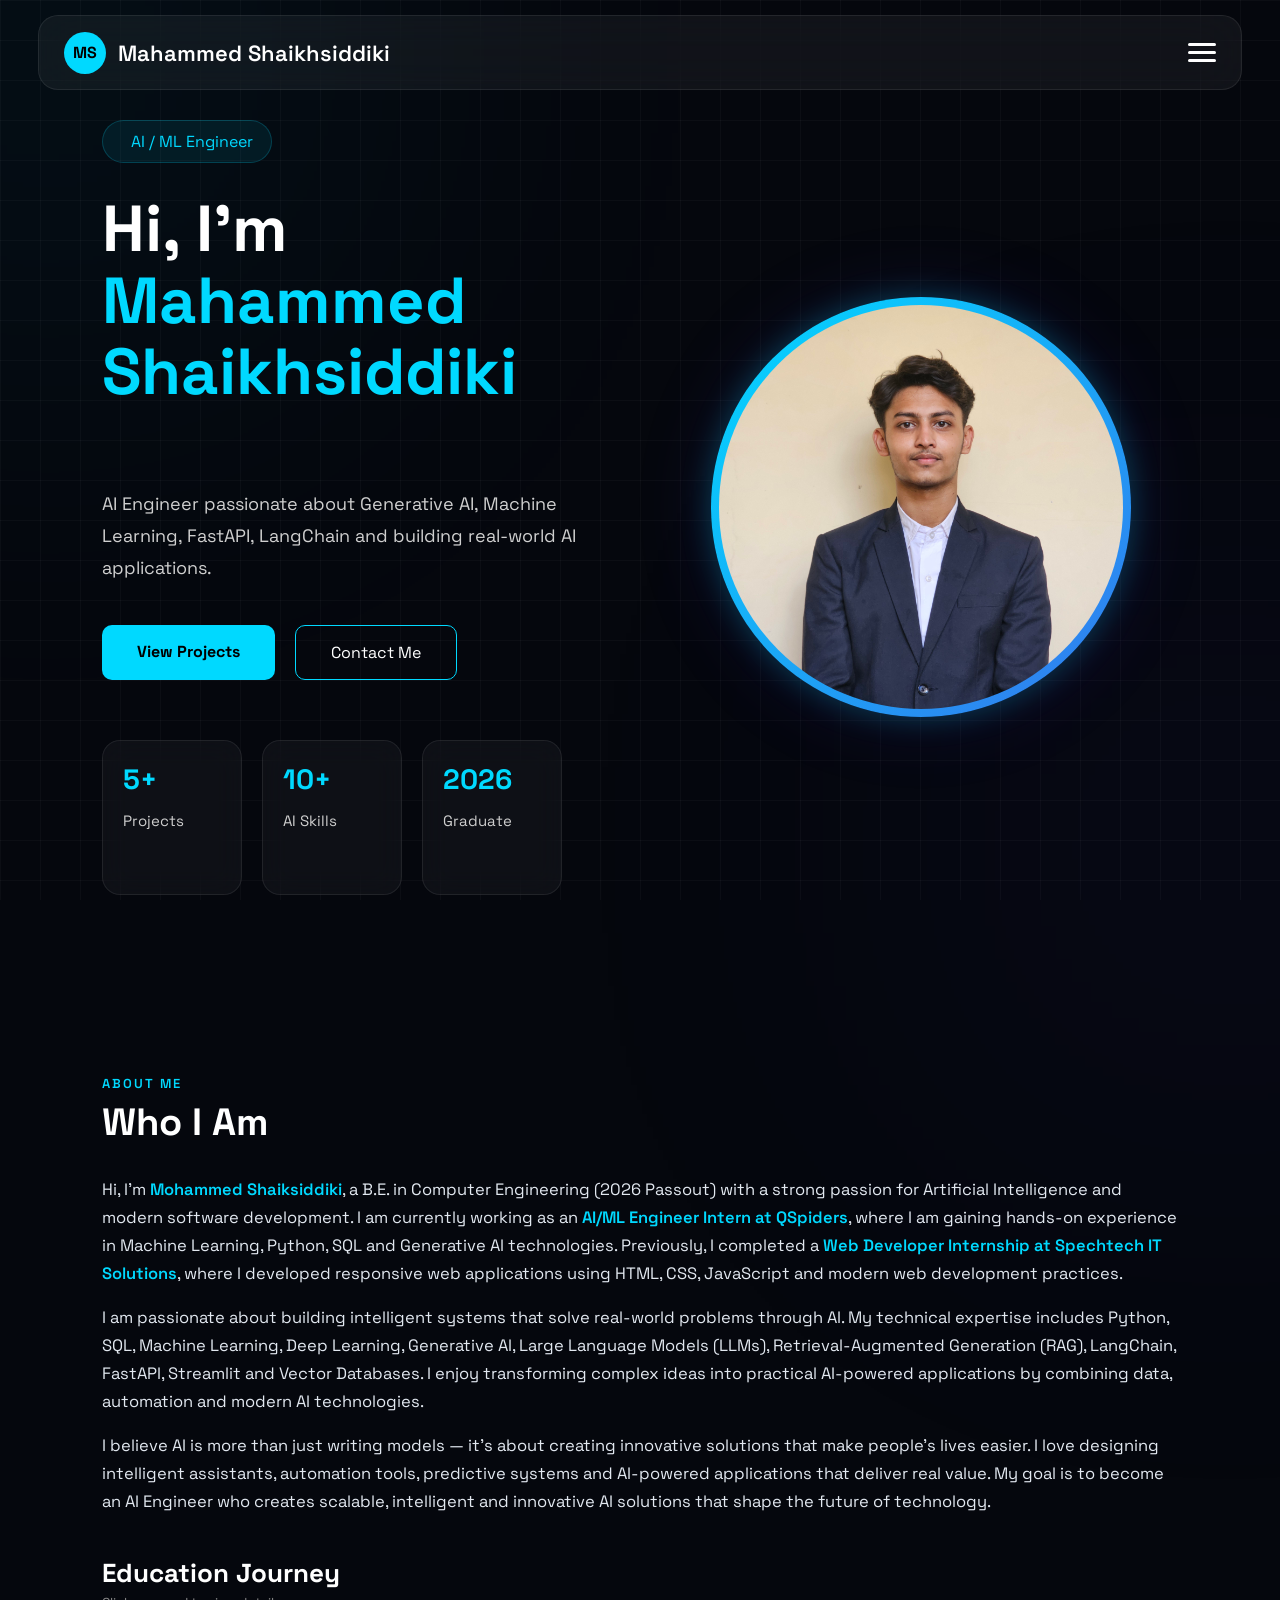
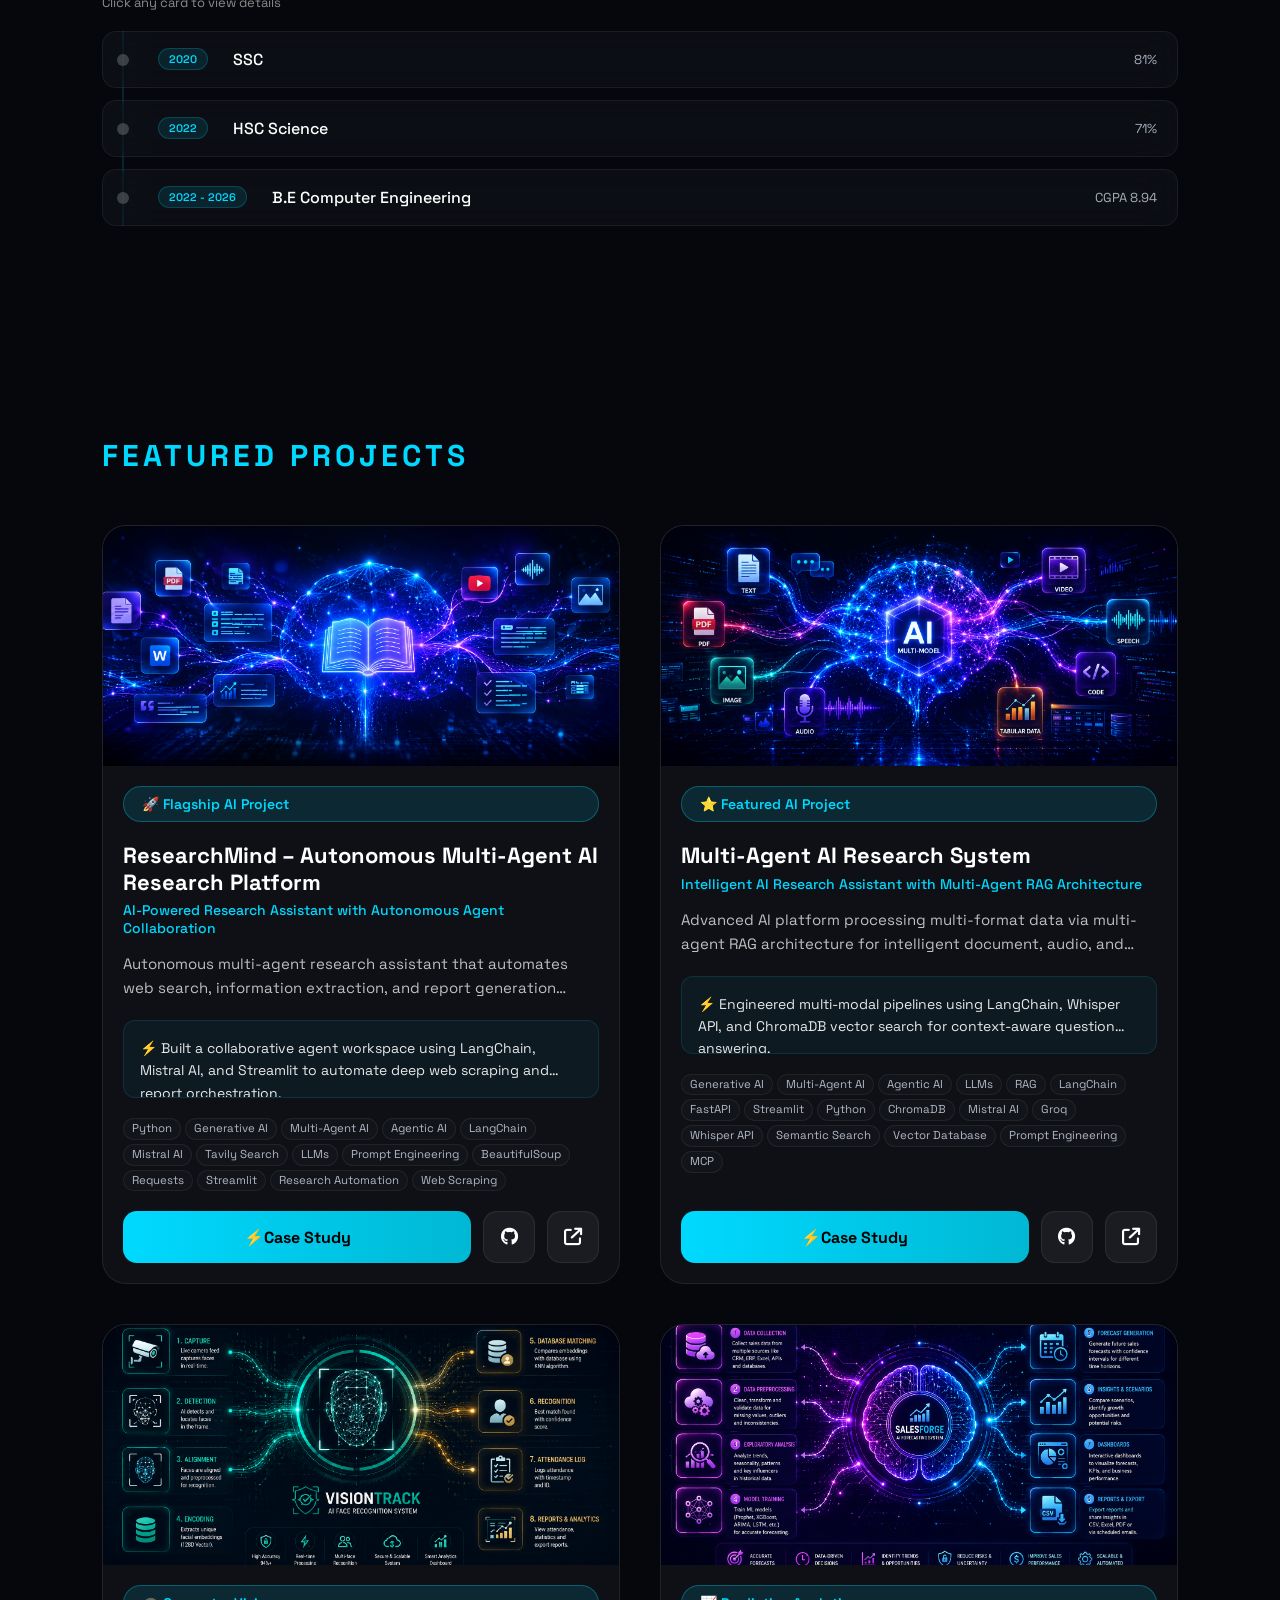
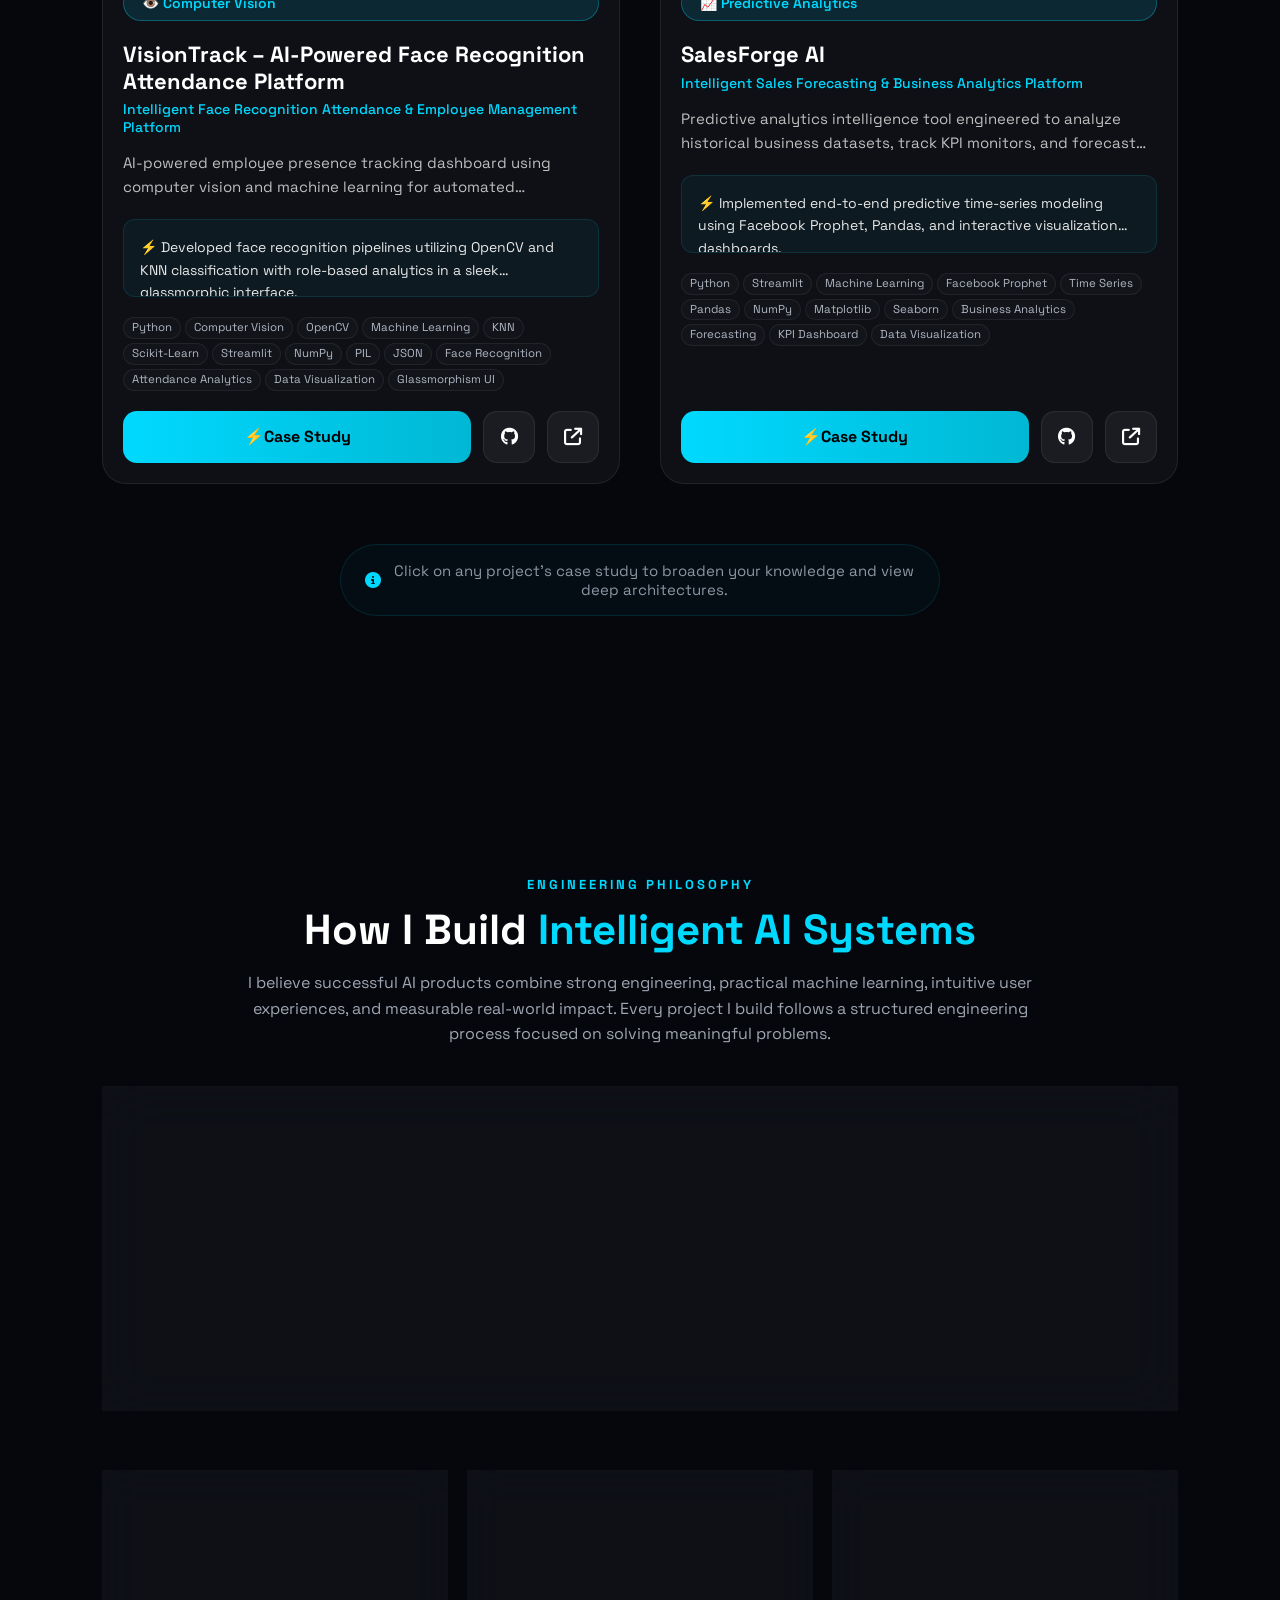
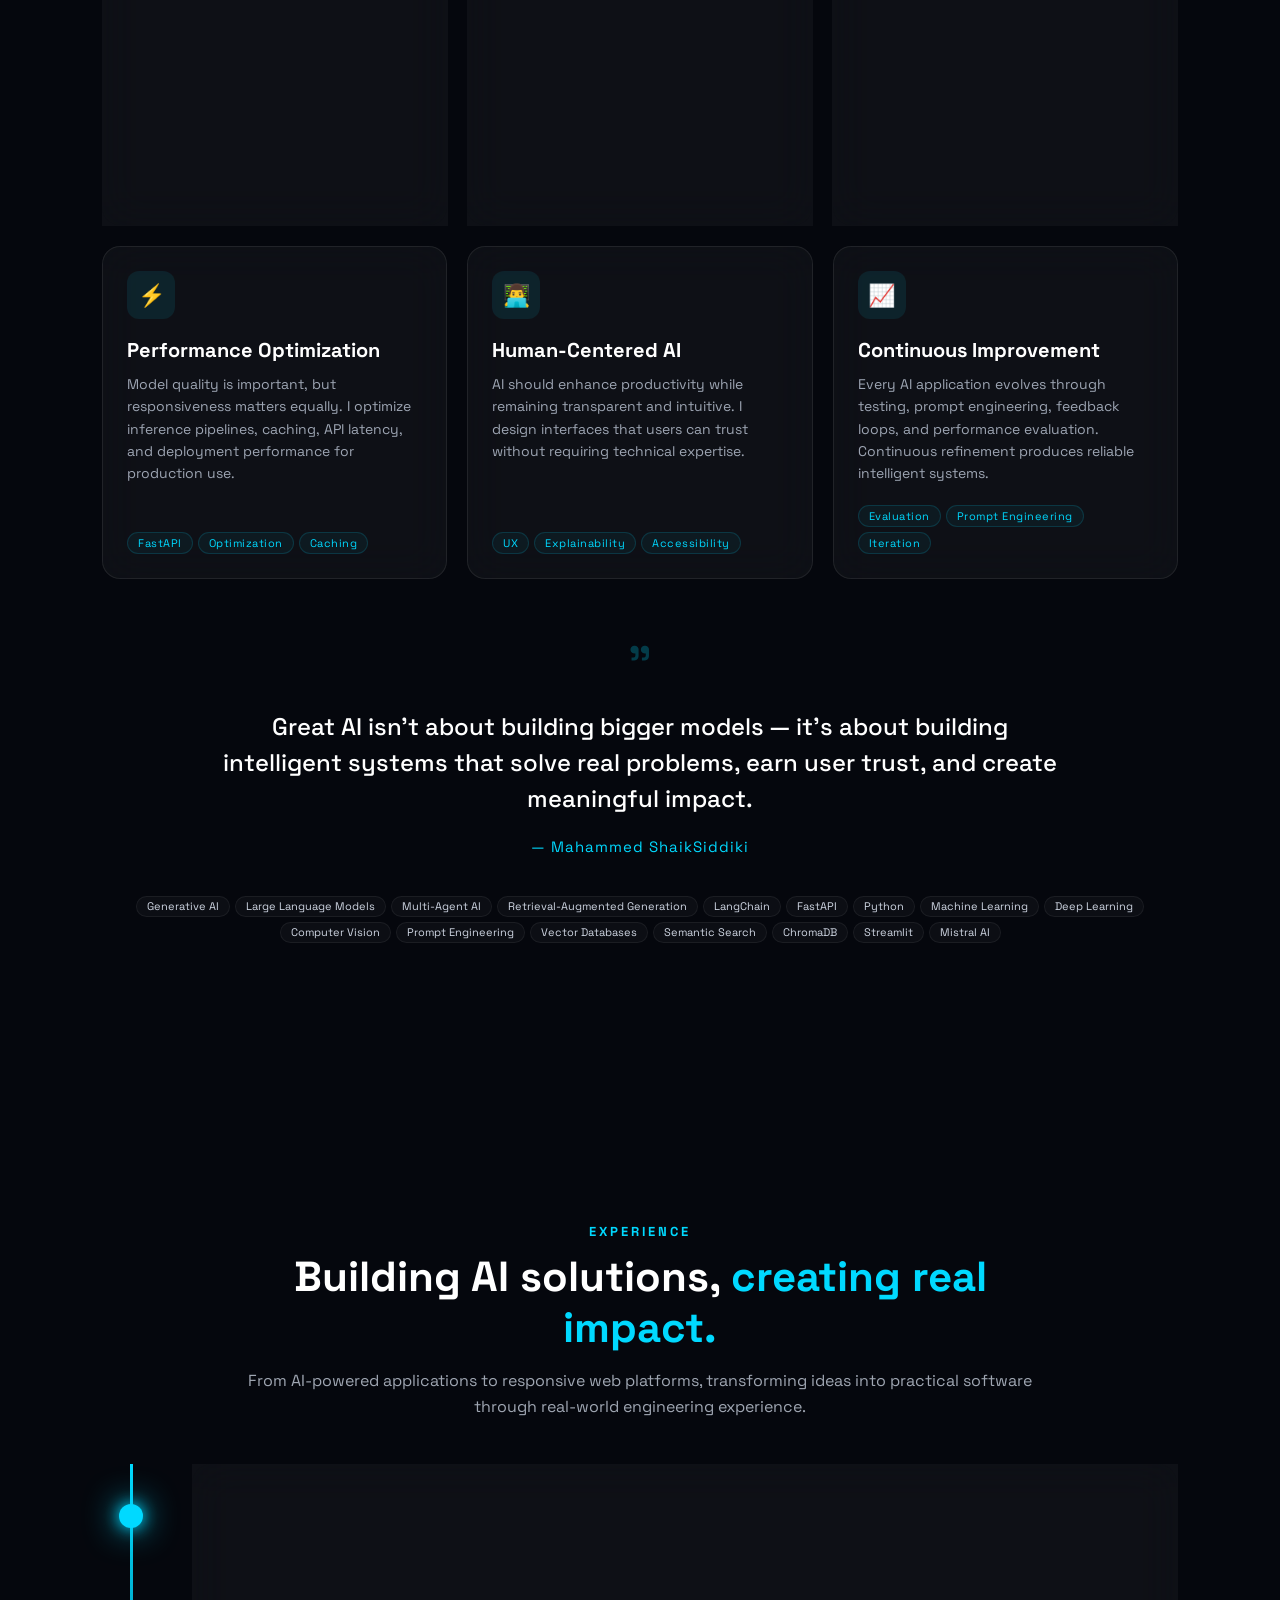
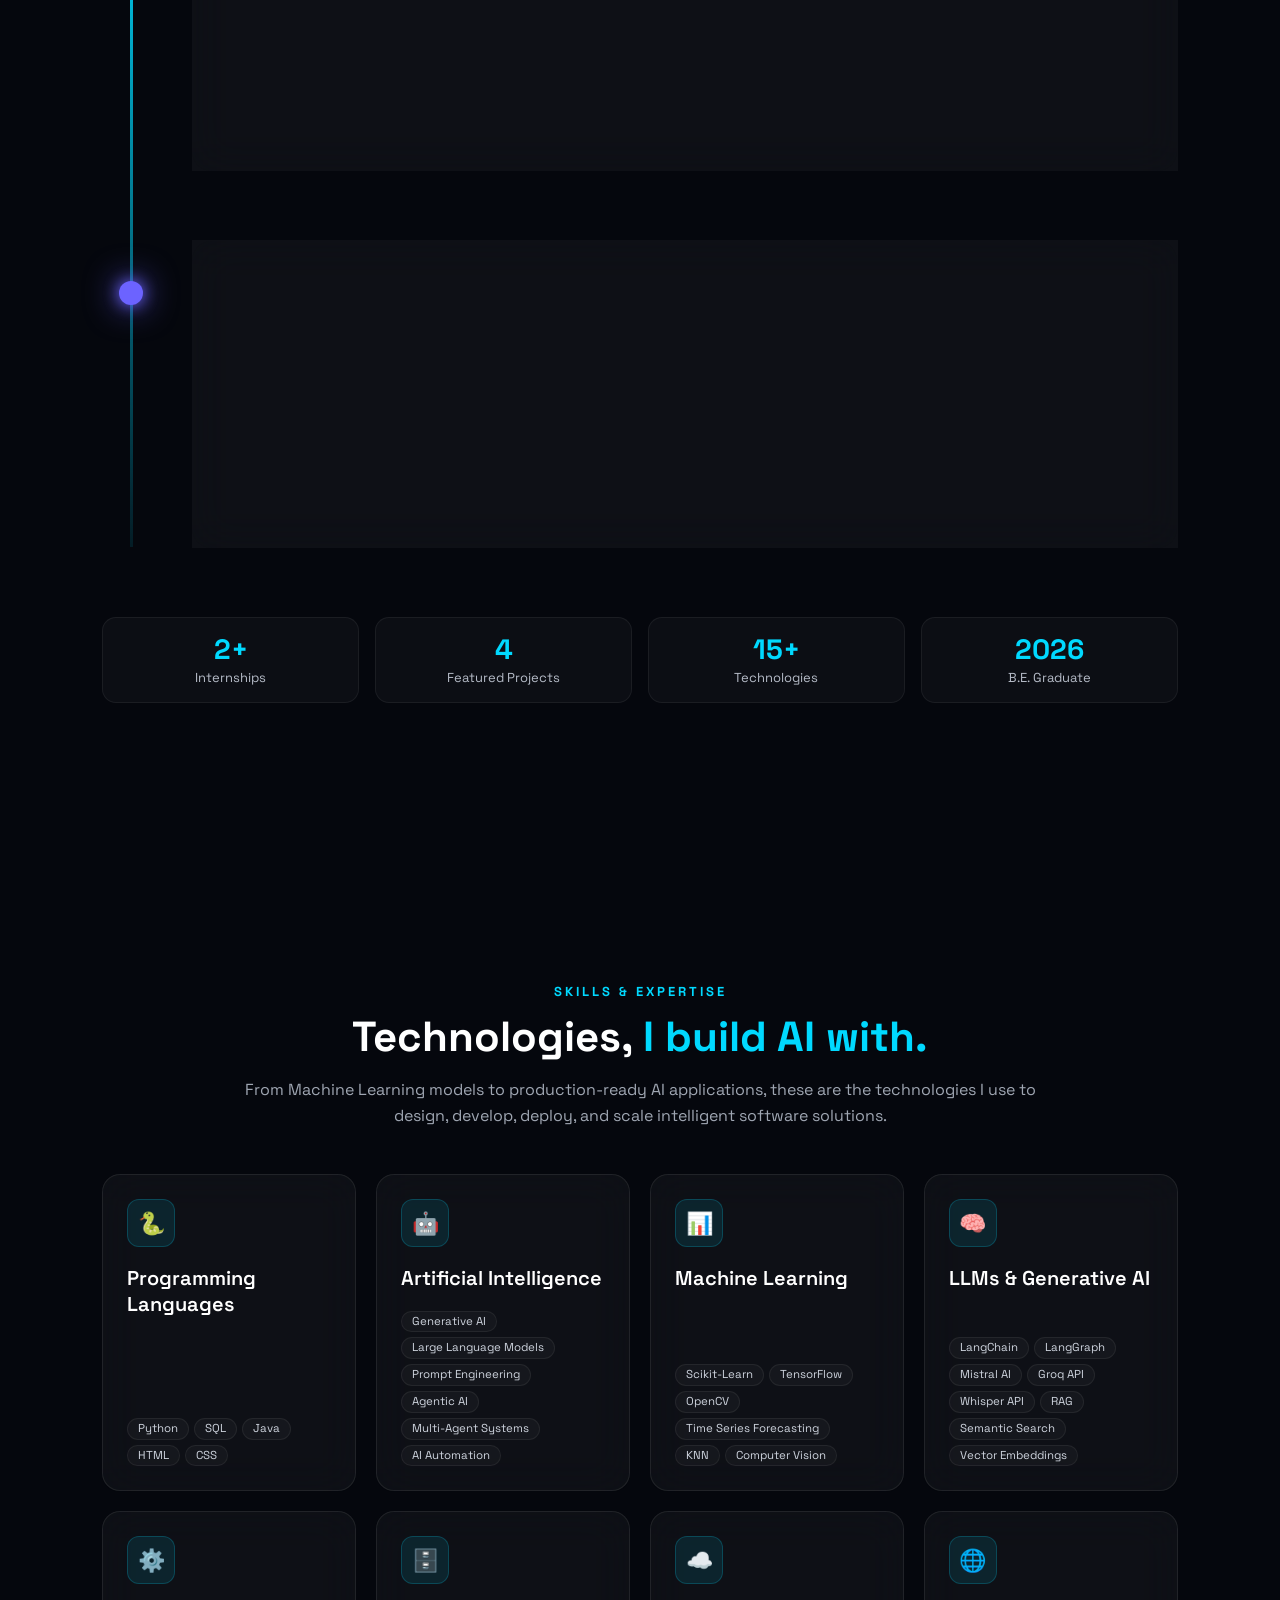
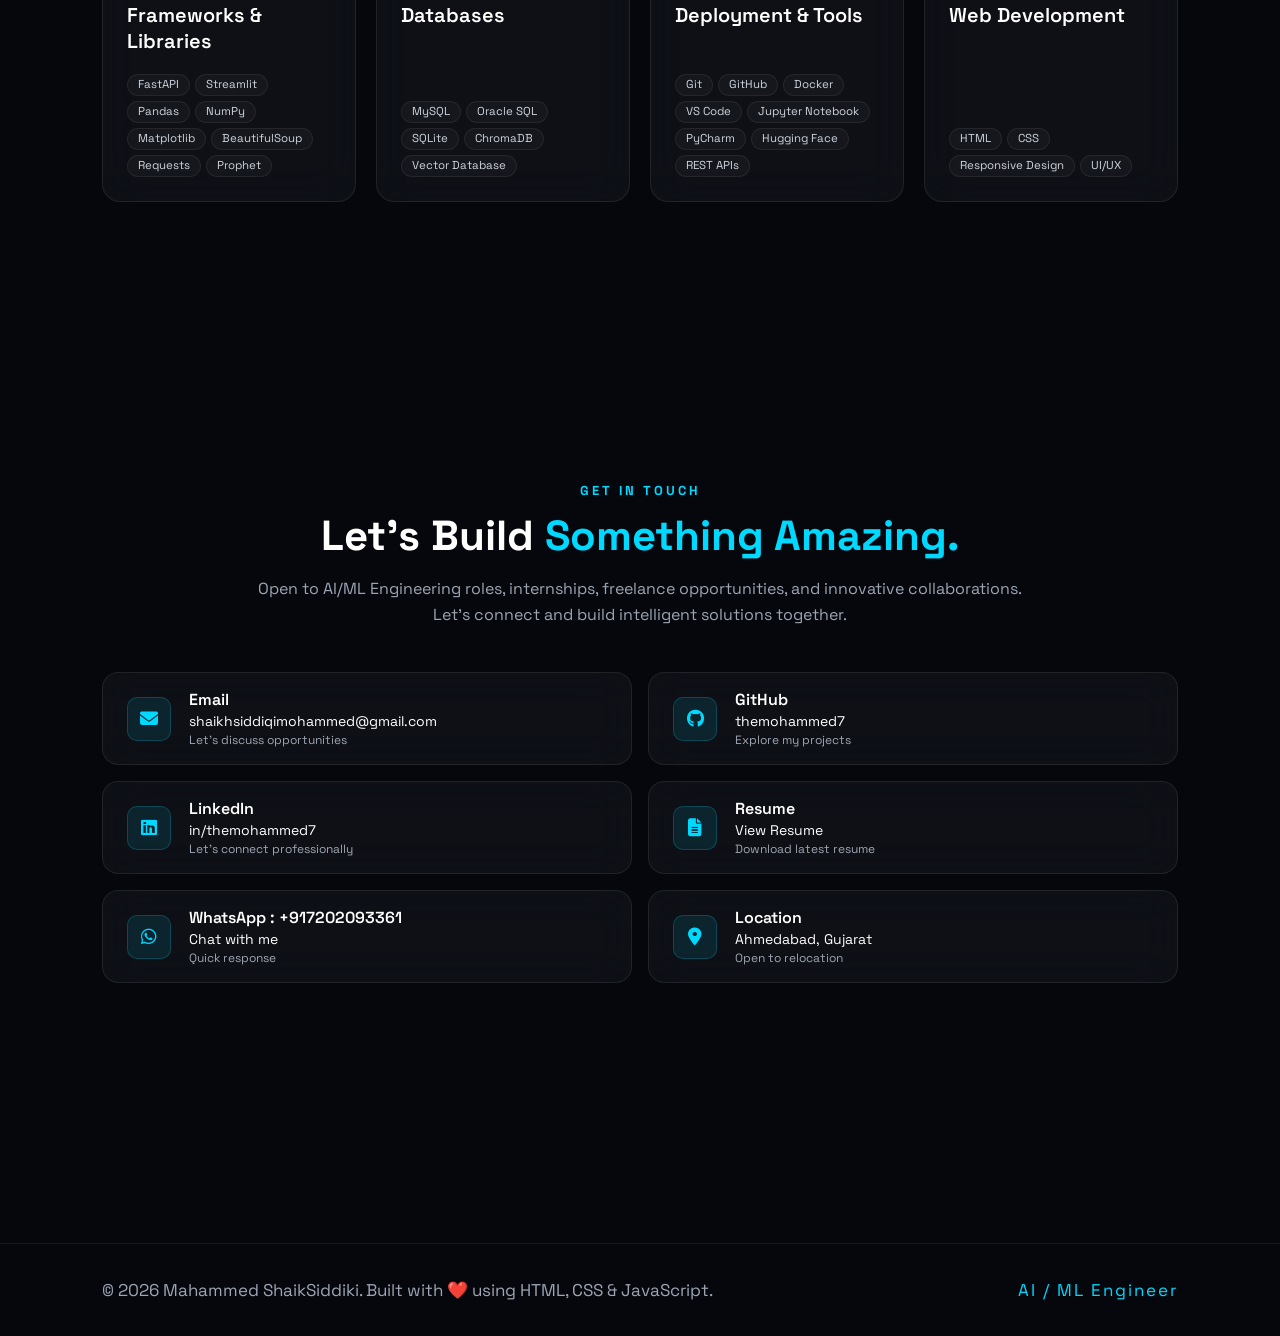
==== commit 8811d4df: "new changes" ====
--- a/index.html
+++ b/index.html
@@ -158,6 +158,7 @@
         <p>Graduate</p>
 
     </div>
+    
 
 </div>
 
--- a/style.css
+++ b/style.css
@@ -833,29 +833,19 @@
     background: transparent;
 }
 
-.about::before{
-
-    content:"";
-
-    position:absolute;
-
-    inset:0;
-
-    background:
-
-        radial-gradient(circle at 20% 20%, rgba(0,217,255,.06), transparent 35%),
-
-        radial-gradient(circle at 80% 80%, rgba(79,70,229,.06), transparent 35%);
-
-    pointer-events:none;
-
-    z-index:-1;
-
+.about::before {
+    content: "";
+    position: absolute;
+    inset: 0;
+    background: transparent; /* Removes all localized color glows entirely */
+    pointer-events: none;
+    z-index: -1;
 }
 
 .about-wrapper {
-    max-width: 900px; /* Brought down from 1100px for a more compact structure */
+    max-width: 1350px; /* Matched exactly to your project cards width for perfect alignment */
     margin: auto;
+    width: 100%;
 }
 
 .section-heading {
@@ -879,14 +869,15 @@
 .about-text {
     display: flex;
     flex-direction: column;
-    gap: 14px; /* Shrunk spacing gap from 28px */
-    margin-bottom: 40px; /* Reduced bottom gap from 90px */
+    gap: 16px; 
+    margin-bottom: 40px; 
+    text-align: left;
 }
 
 .about-text p {
-    font-size: 15px; /* Compacted text footprint down from 19px */
-    line-height: 1.6; /* Balanced height proportions */
-    color: #d7d7d7;
+    font-size: 16.5px; 
+    line-height: 1.7; 
+    color: #e2e8f0; 
 }
 
 .highlight {
